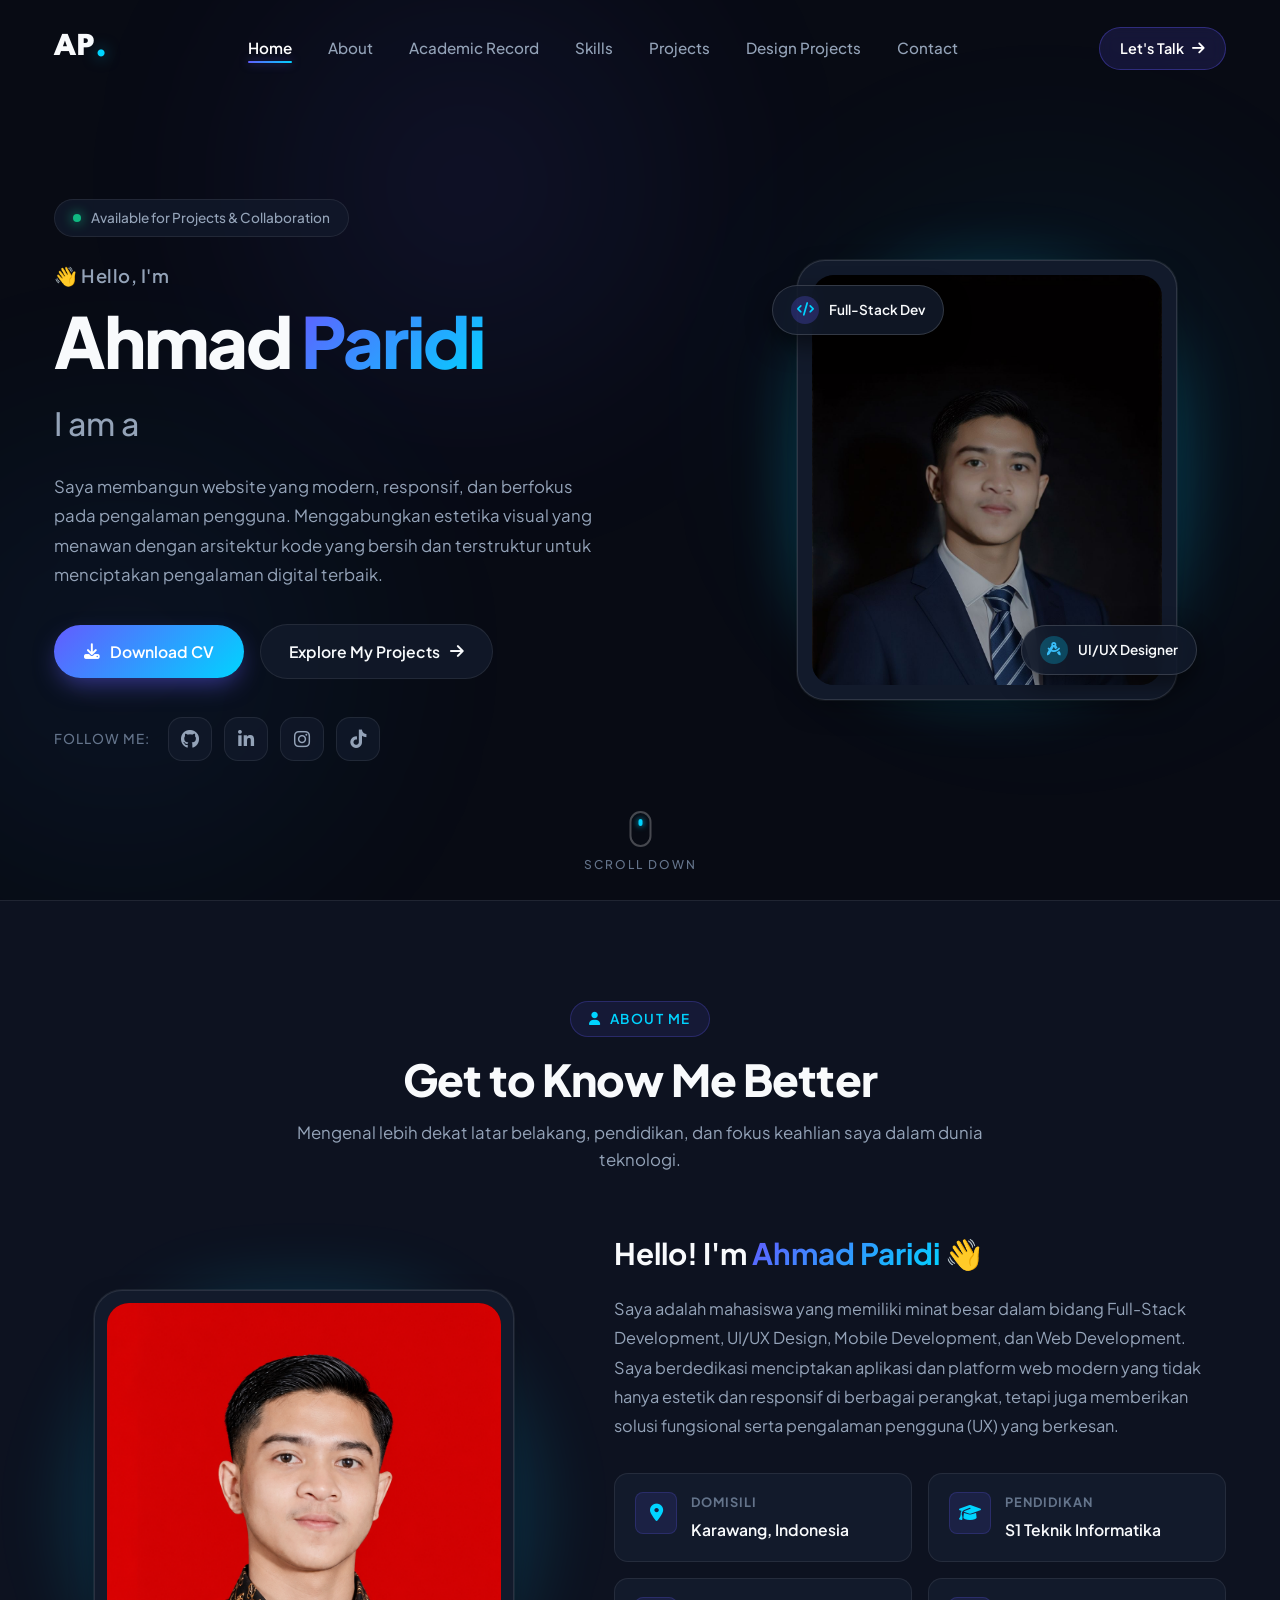
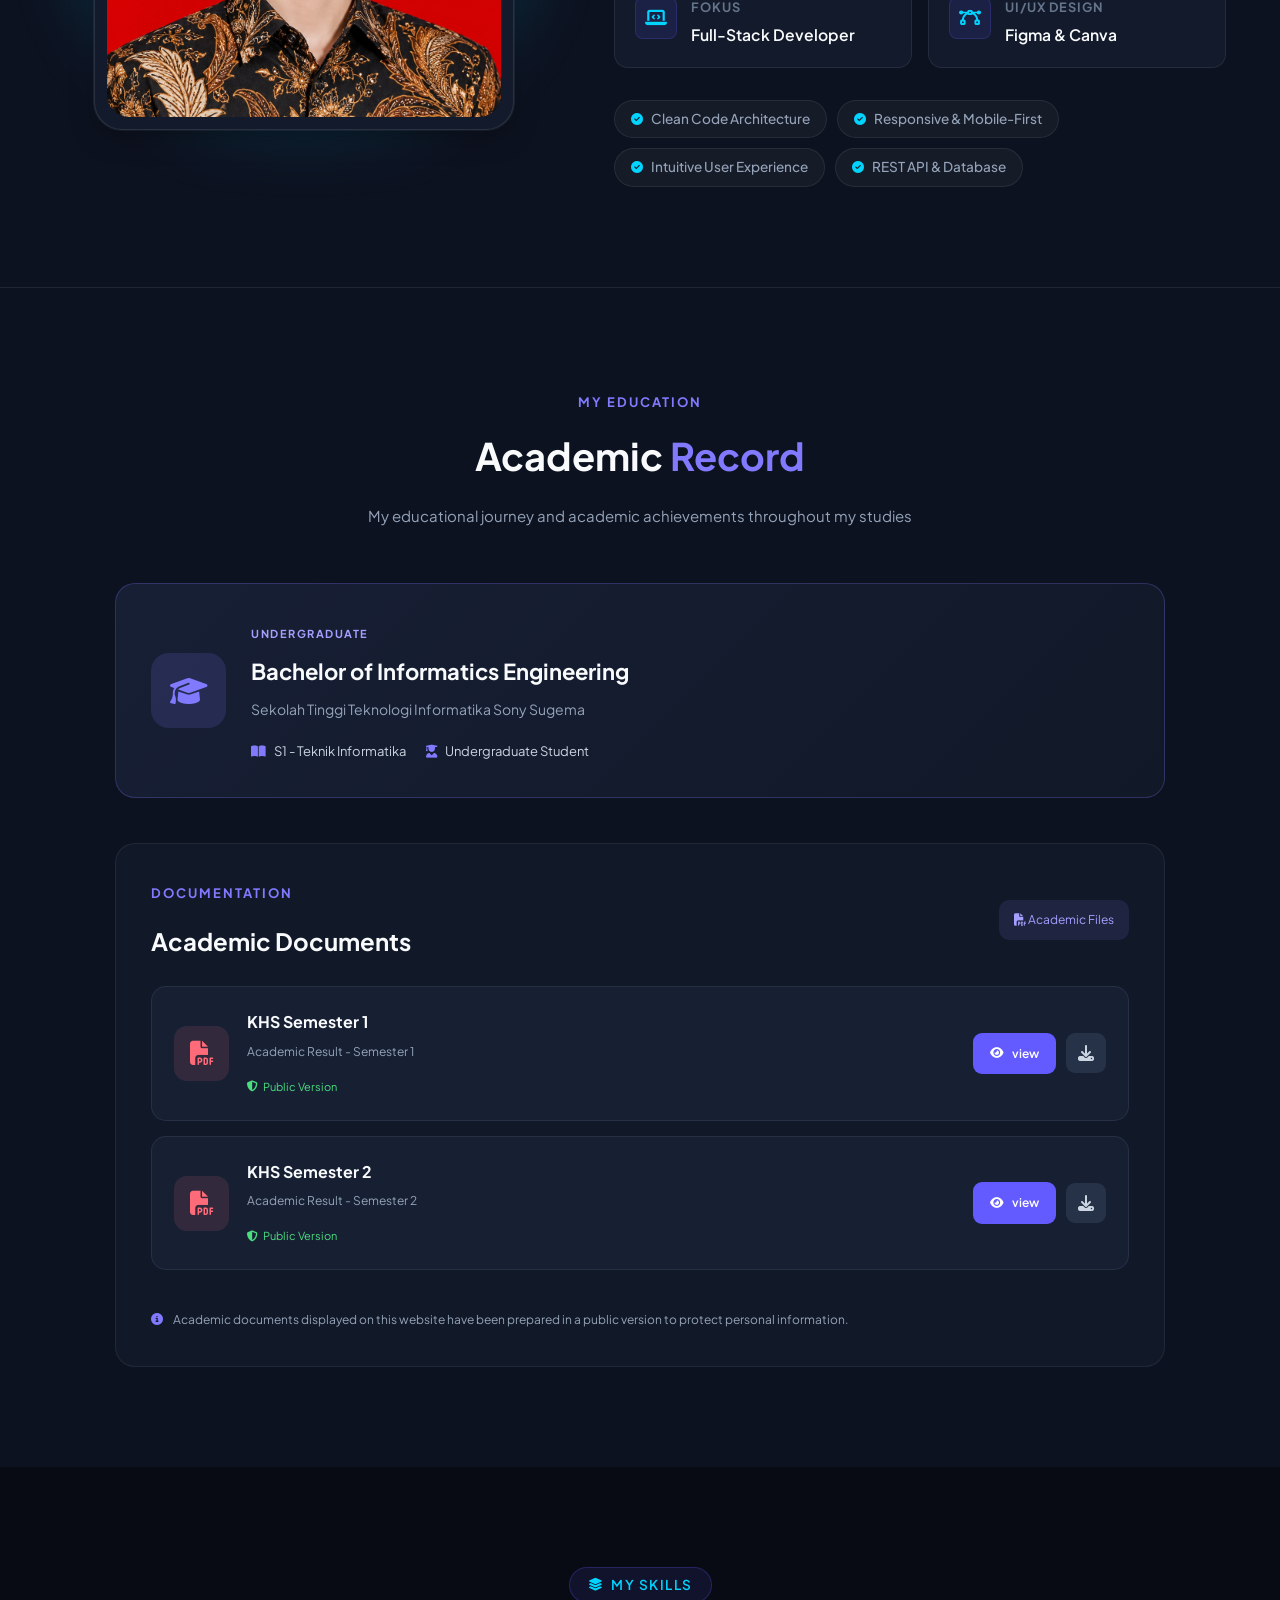
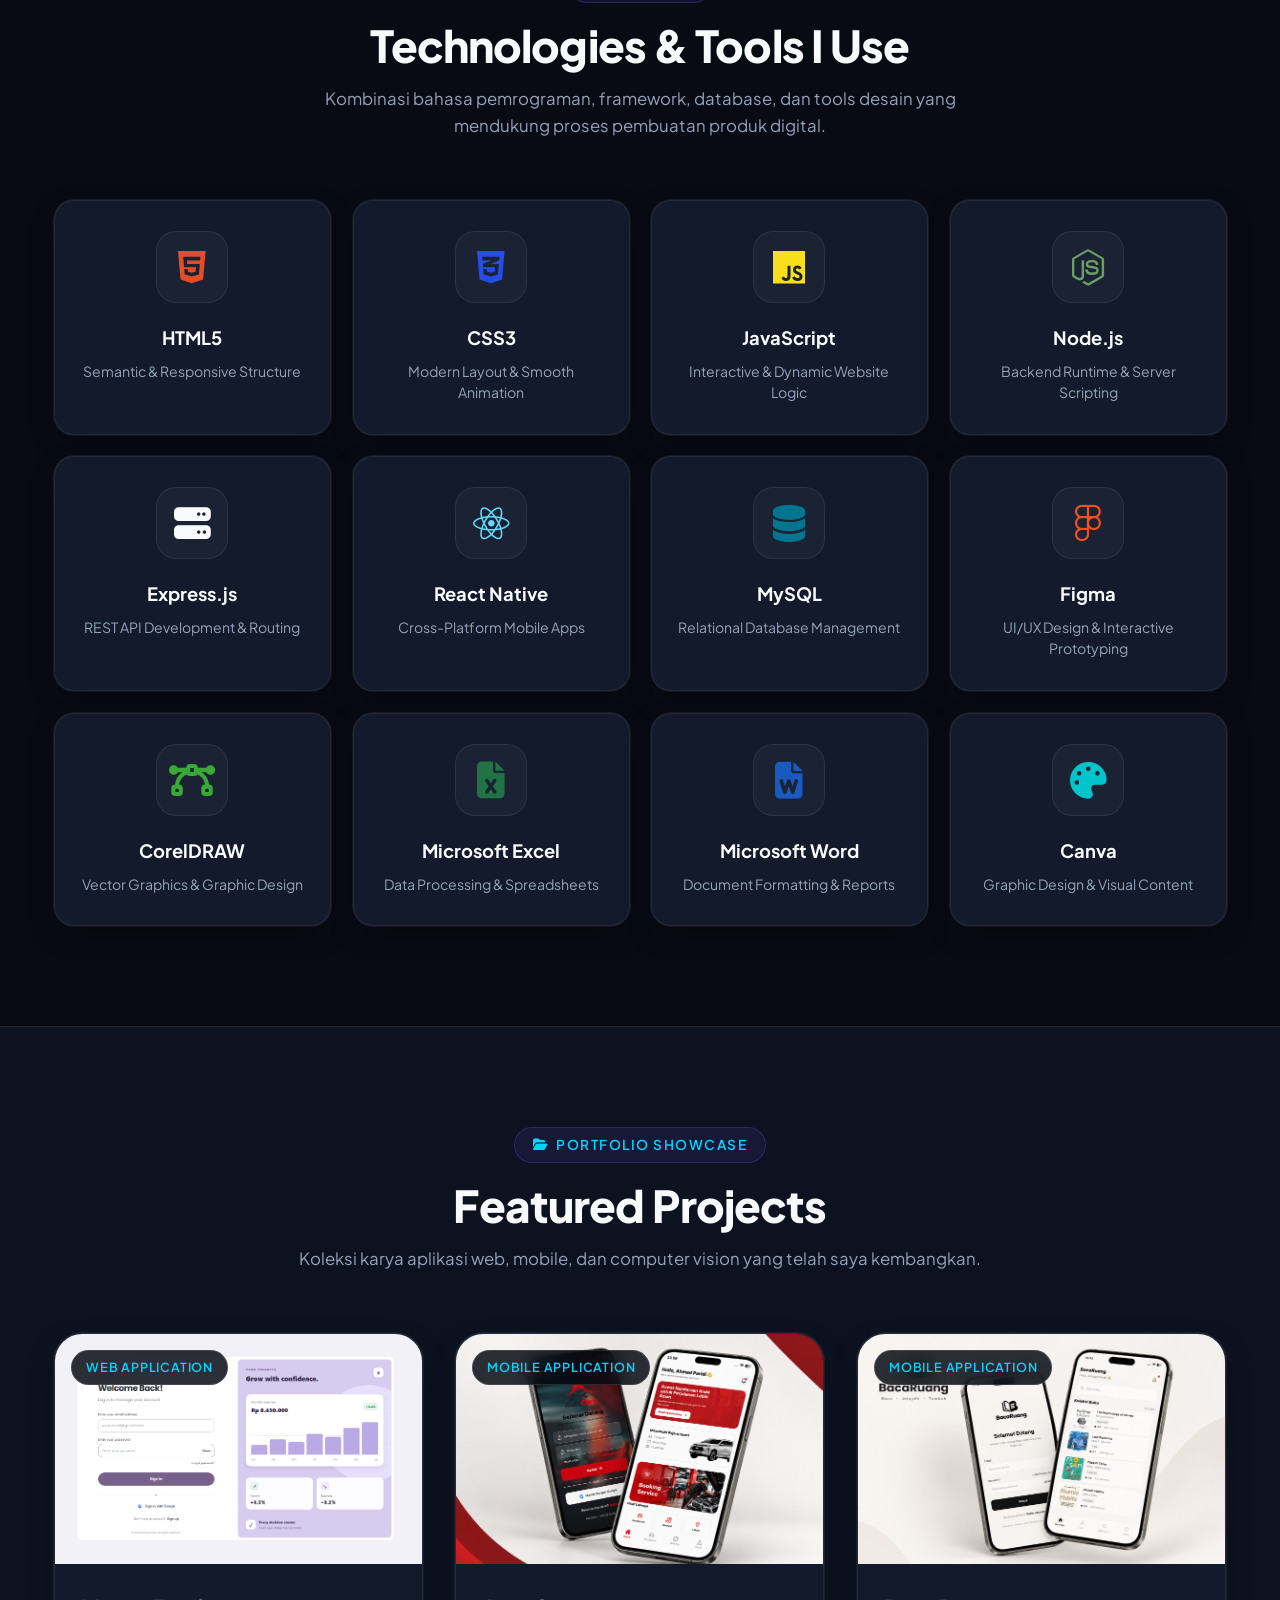
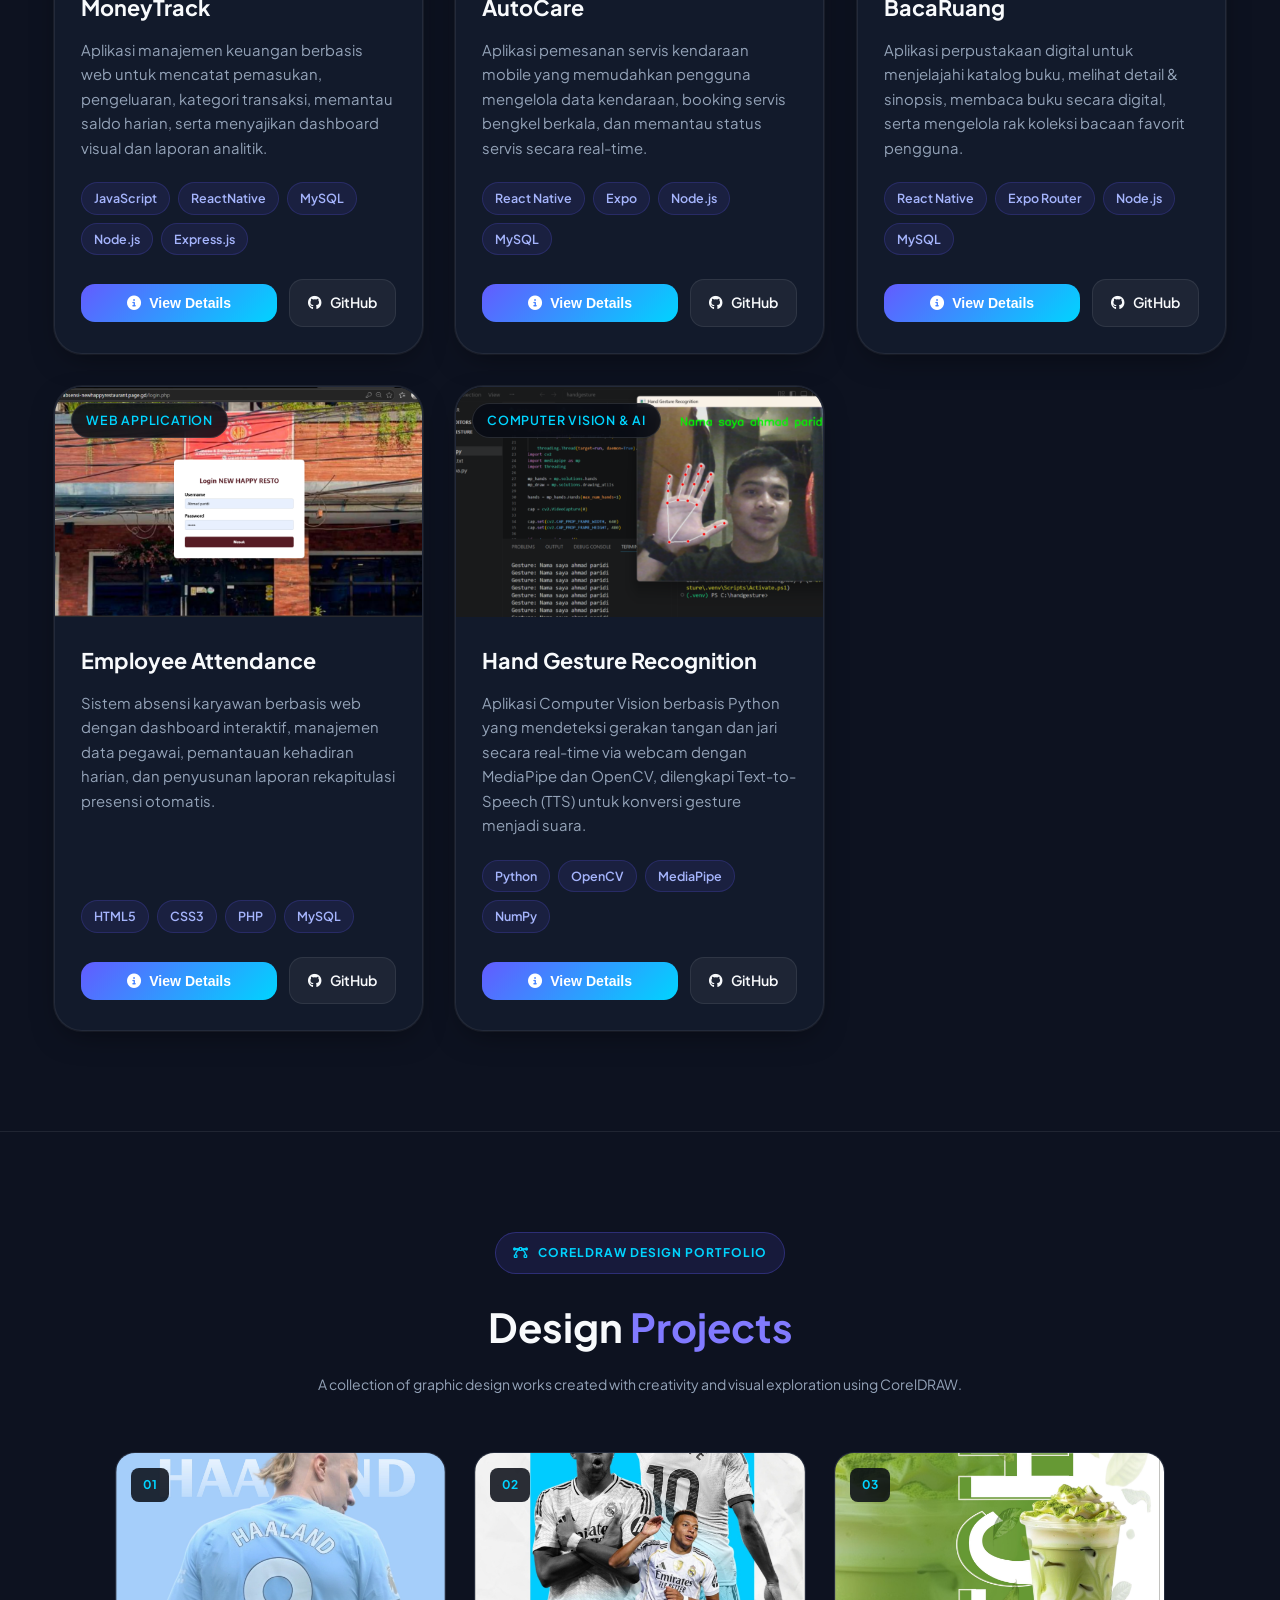
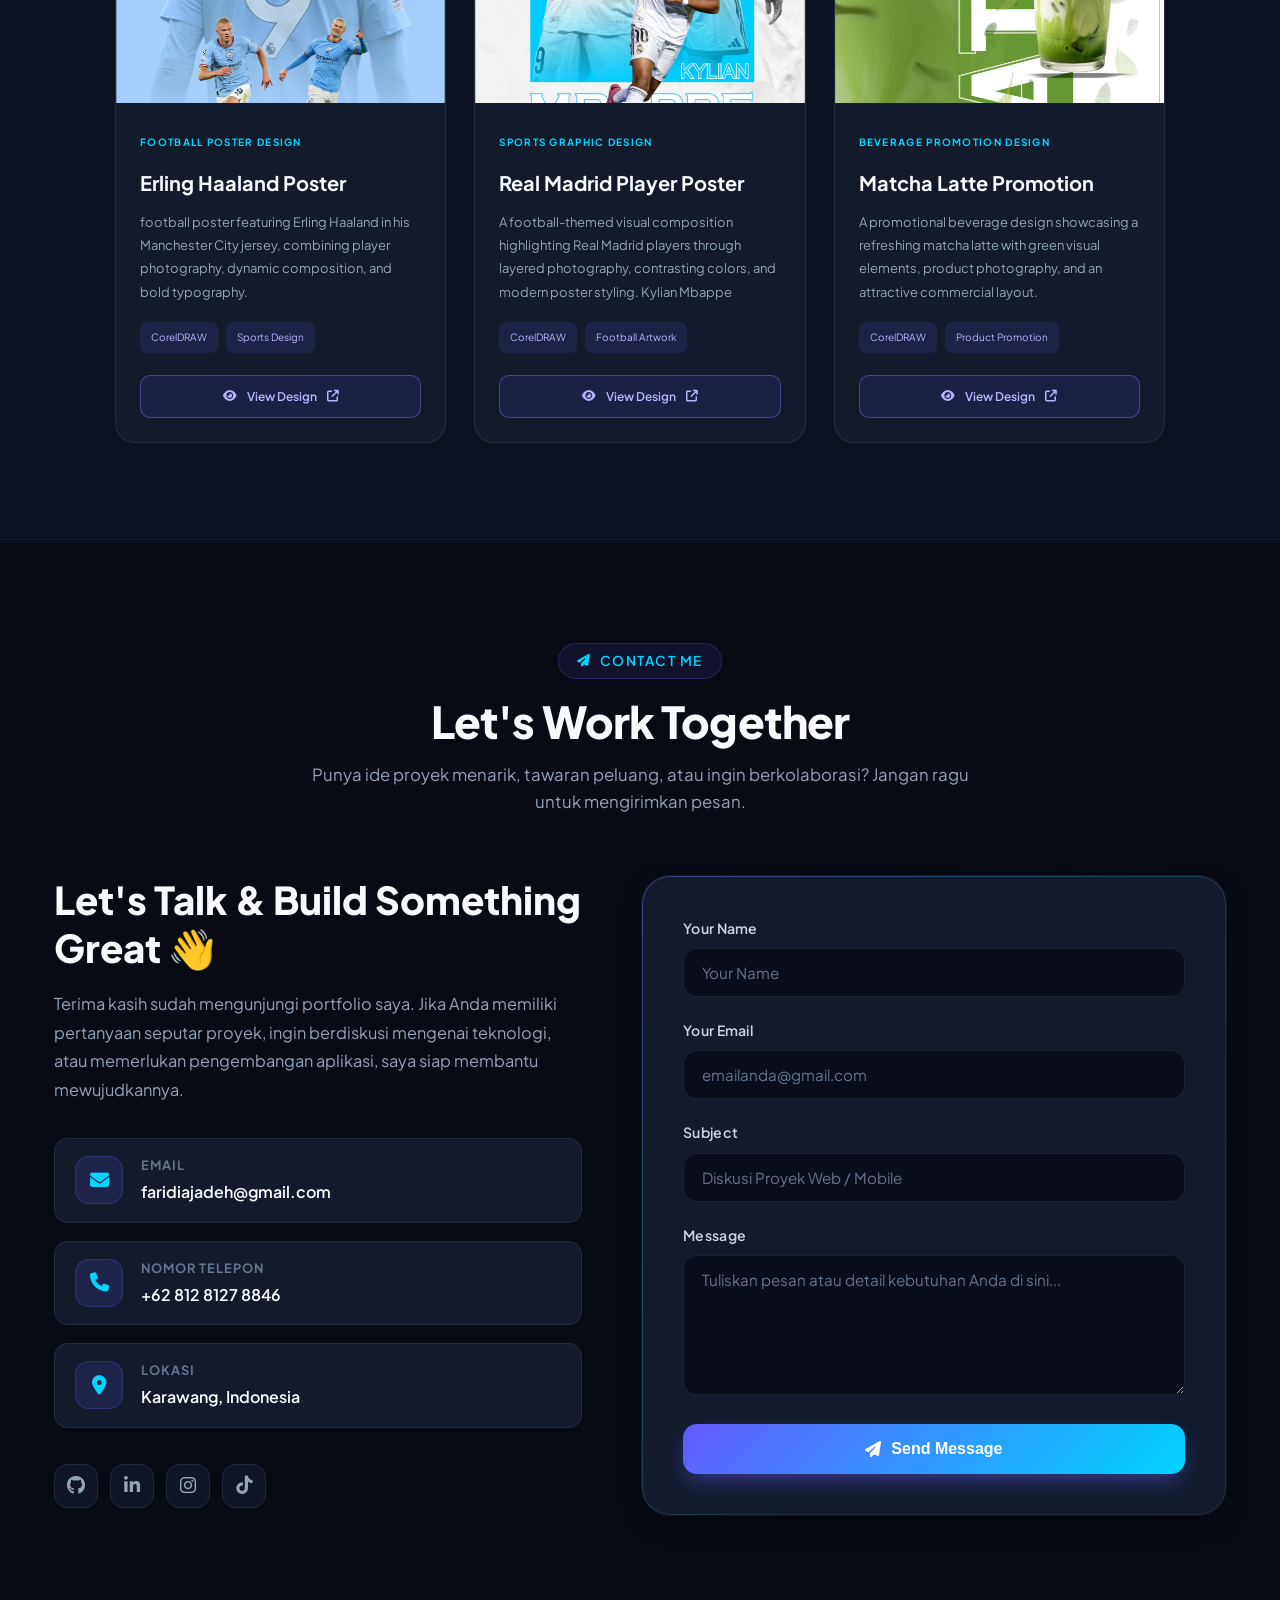
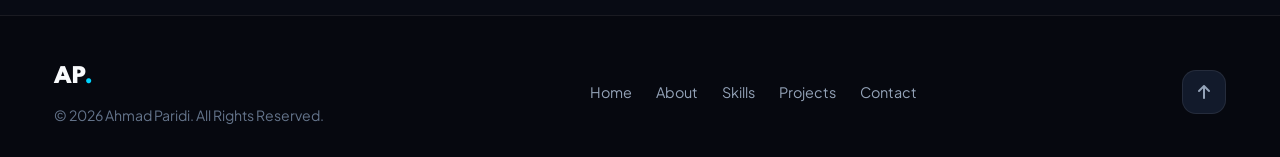
==== index.html @ 8bd168a6 "revisi" ====
<!DOCTYPE html>
<html lang="id">
<head>
    <meta charset="UTF-8">
    <meta name="viewport" content="width=device-width, initial-scale=1.0">
    <meta name="description" content="Portfolio Ahmad Paridi — Full-Stack Developer & UI/UX Designer. Membangun aplikasi dan website modern, responsif, elegan, dan berfokus pada pengalaman pengguna.">
    <meta name="theme-color" content="#080B14">

    <title>Ahmad Paridi | Portfolio — Creative Developer & UI/UX Designer</title>

    <!-- Google Fonts: Plus Jakarta Sans, Poppins, League Spartan -->
    <link rel="preconnect" href="https://fonts.googleapis.com">
    <link rel="preconnect" href="https://fonts.gstatic.com" crossorigin>
    <link href="https://fonts.googleapis.com/css2?family=League+Spartan:wght@600;700;800&family=Plus+Jakarta+Sans:wght@300;400;500;600;700;800&family=Poppins:wght@300;400;500;600;700&display=swap" rel="stylesheet">

    <!-- Font Awesome Icons -->
    <link rel="stylesheet" href="https://cdnjs.cloudflare.com/ajax/libs/font-awesome/6.7.2/css/all.min.css">

    <!-- Custom Modern Stylesheets -->
    <link rel="stylesheet" href="assets/css/style.css">
    <link rel="stylesheet" href="assets/css/responsive.css">
</head>

<body>

    <!-- Ambient Glowing Background Spheres -->
    <div class="ambient-glow-wrapper" aria-hidden="true">
        <div class="ambient-glow ambient-glow-1"></div>
        <div class="ambient-glow ambient-glow-2"></div>
        <div class="ambient-glow ambient-glow-3"></div>
    </div>

    <!-- ====================================================================
         HEADER & MODERN NAVBAR
         ==================================================================== -->
    <header>
        <div class="container">
            <nav class="navbar" aria-label="Main Navigation">
                <!-- Logo -->
                <a href="#home" class="logo">
                    AP<span>.</span>
                </a>

                <!-- Desktop / Mobile Nav Menu -->
                <ul class="nav-menu" id="nav-menu">
                    <li><a href="#home" class="nav-link active">Home</a></li>
                    <li><a href="#about" class="nav-link">About</a></li>
                    <li><a href="#academic-record" class="nav-link">Academic Record</a></li>
                    <li><a href="#skills" class="nav-link">Skills</a></li>
                    <li><a href="#projects" class="nav-link">Projects</a></li>
                    <li><a href="#design-projects" class="nav-link">Design Projects</a></li>
                    <li><a href="#contact" class="nav-link">Contact</a></li>
                </ul>

                <!-- Navbar Actions -->
                <div class="nav-actions">
                    <a href="#contact" class="btn-nav">
                        <span>Let's Talk</span>
                        <i class="fas fa-arrow-right"></i>
                    </a>

                    <!-- Hamburger Button for Mobile -->
                    <button class="hamburger" id="hamburger-btn" aria-label="Toggle navigation menu" aria-expanded="false">
                        <span class="hamburger-line"></span>
                    </button>
                </div>
            </nav>
        </div>
    </header>


    <!-- ====================================================================
         HERO SECTION
         ==================================================================== -->
    <section class="hero" id="home">
        <div class="container">
            <div class="hero-wrapper">

                <!-- Left Content -->
                <div class="hero-text reveal-on-scroll">
                    <!-- Availability Pill -->
                    <div class="hero-status">
                        <span class="status-dot"></span>
                        <span>Available for Projects & Collaboration</span>
                    </div>

                    <!-- Greeting & Headline -->
                    <p class="hero-greeting">👋 Hello, I'm</p>
                    <h1 class="hero-title">
                        Ahmad <span class="name-highlight">Paridi</span>
                    </h1>

                    <!-- Dynamic Typing Text -->
                    <div class="hero-roles">
                        <span class="typing-prefix">I am a </span>
                        <span class="typing-text" id="typing"></span>
                    </div>

                    <!-- Short Bio / Description -->
                    <p class="hero-description">
                        Saya membangun website yang modern, responsif, dan berfokus pada pengalaman pengguna.
                        Menggabungkan estetika visual yang menawan dengan arsitektur kode yang bersih dan terstruktur
                        untuk menciptakan pengalaman digital terbaik.
                    </p>

                    <!-- Call To Action Buttons -->
                    <div class="hero-buttons">
                        <a href="assets/cv/CV_AHMADPARIDI_2026.pdf"
                           class="btn-primary"
                           download="CV_AHMADPARIDI_2026">
                            <i class="fas fa-download"></i>
                            <span>Download CV</span>
                        </a>

                        <a href="#projects" class="btn-secondary">
                            <span>Explore My Projects</span>
                            <i class="fas fa-arrow-right"></i>
                        </a>
                    </div>

                    <!-- Social Media Links -->
                    <div class="hero-social">
                        <span class="social-label">Follow Me:</span>

                        <a href="https://github.com/faridiajadeh-dotcom"
                           target="_blank"
                           rel="noopener noreferrer"
                           class="social-link"
                           aria-label="GitHub"
                           title="GitHub">
                            <i class="fab fa-github"></i>
                        </a>

                        <a href="https://www.linkedin.com/in/ahmadparidi?trk=contact-info"
                           target="_blank"
                           rel="noopener noreferrer"
                           class="social-link"
                           aria-label="LinkedIn"
                           title="LinkedIn">
                            <i class="fab fa-linkedin-in"></i>
                        </a>

                        <a href="https://www.instagram.com/faridi_ajadeh?vrfl=MXNnN3R3ZjF4eDE1eA%3D%3D&utm_source=qr"
                           target="_blank"
                           rel="noopener noreferrer"
                           class="social-link"
                           aria-label="Instagram"
                           title="Instagram">
                            <i class="fab fa-instagram"></i>
                        </a>

                        <a href="https://www.tiktok.com/@.paridi?lang=en"
                           target="_blank"
                           rel="noopener noreferrer"
                           class="social-link"
                           aria-label="TikTok"
                           title="TikTok">
                            <i class="fab fa-tiktok"></i>
                        </a>
                    </div>
                </div>

                <!-- Right Visual: Profile Card with Modern Glow -->
                <div class="hero-visual reveal-on-scroll delay-2">
                    <div class="profile-card-wrapper">
                        <div class="profile-glow-ring"></div>

                        <!-- Floating Badge 1 -->
                        <div class="floating-chip floating-chip-1">
                            <span class="chip-icon chip-icon-code">
                                <i class="fas fa-code"></i>
                            </span>
                            <span>Full-Stack Dev</span>
                        </div>

                        <!-- Floating Badge 2 -->
                        <div class="floating-chip floating-chip-2">
                            <span class="chip-icon chip-icon-ux">
                                <i class="fas fa-compass-drafting"></i>
                            </span>
                            <span>UI/UX Designer</span>
                        </div>

                        <!-- Profile Card Container -->
                        <div class="profile-card">
                            <div class="profile-img-container">
                                <img src="assets/css/images/profil.jpeg"
                                     alt="Ahmad Paridi — Profile Picture"
                                     loading="eager">
                            </div>
                        </div>
                    </div>
                </div>

            </div>
        </div>

        <!-- Scroll Indicator -->
        <a href="#about" class="hero-scroll-indicator" aria-label="Scroll down to About section">
            <span class="mouse-icon">
                <span class="wheel-dot"></span>
            </span>
            <span>Scroll Down</span>
        </a>
    </section>


    <!-- ====================================================================
         ABOUT ME SECTION
         ==================================================================== -->
    <section class="about" id="about">
        <div class="container">
            <!-- Section Header -->
            <div class="section-header reveal-on-scroll">
                <span class="section-tag">
                    <i class="fas fa-user"></i> About Me
                </span>
                <h2 class="section-title">Get to Know Me Better</h2>
                <p class="section-subtitle">
                    Mengenal lebih dekat latar belakang, pendidikan, dan fokus keahlian saya dalam dunia teknologi.
                </p>
            </div>

            <div class="about-grid">
                <!-- Left Column: About Photo with Soft Glow & Rounded Frame -->
                <div class="about-image-wrapper reveal-on-scroll delay-1">
                    <div class="about-glow"></div>
                    <div class="about-image-card">
                        <div class="about-image-inner">
                            <img src="assets/css/images/about.png"
                                 alt="Ahmad Paridi — About"
                                 loading="lazy">
                        </div>
                    </div>
                </div>

                <!-- Right Column: Story & Information -->
                <div class="about-content reveal-on-scroll delay-2">
                    <h3 class="about-lead">
                        Hello! I'm <span class="gradient-text">Ahmad Paridi</span> 👋
                    </h3>

                    <p class="about-description">
                        Saya adalah mahasiswa yang memiliki minat besar dalam bidang Full-Stack Development,
                        UI/UX Design, Mobile Development, dan Web Development. Saya berdedikasi menciptakan
                        aplikasi dan platform web modern yang tidak hanya estetik dan responsif di berbagai perangkat,
                        tetapi juga memberikan solusi fungsional serta pengalaman pengguna (UX) yang berkesan.
                    </p>

                    <!-- Key Info Grid -->
                    <div class="about-info-grid">
                        <div class="info-card">
                            <div class="info-icon">
                                <i class="fas fa-location-dot"></i>
                            </div>
                            <div class="info-text">
                                <strong>Domisili</strong>
                                <span>Karawang, Indonesia</span>
                            </div>
                        </div>

                        <div class="info-card">
                            <div class="info-icon">
                                <i class="fas fa-graduation-cap"></i>
                            </div>
                            <div class="info-text">
                                <strong>Pendidikan</strong>
                                <span>S1 Teknik Informatika</span>
                            </div>
                        </div>

                        <div class="info-card">
                            <div class="info-icon">
                                <i class="fas fa-laptop-code"></i>
                            </div>
                            <div class="info-text">
                                <strong>Fokus</strong>
                                <span>Full-Stack Developer</span>
                            </div>
                        </div>

                        <div class="info-card">
                            <div class="info-icon">
                                <i class="fas fa-bezier-curve"></i>
                            </div>
                            <div class="info-text">
                                <strong>UI/UX Design</strong>
                                <span>Figma & Canva</span>
                            </div>
                        </div>
                    </div>

                    <!-- Capability Highlights -->
                    <div class="about-highlights">
                        <span class="highlight-pill">
                            <i class="fas fa-check-circle"></i> Clean Code Architecture
                        </span>
                        <span class="highlight-pill">
                            <i class="fas fa-check-circle"></i> Responsive & Mobile-First
                        </span>
                        <span class="highlight-pill">
                            <i class="fas fa-check-circle"></i> Intuitive User Experience
                        </span>
                        <span class="highlight-pill">
                            <i class="fas fa-check-circle"></i> REST API & Database
                        </span>
                    </div>
                </div>
            </div>
        </div>
    </section>
    <!-- ACADEMIC RECORD-->
    <section class="academic-section" id="academic-record">
        <div class="academic-container">

            <div class="academic-heading">
                <span class="academic-subtitle">MY EDUCATION</span>
                <h2>Academic <span> Record</span></h2>
                <p>
                    My educational journey and academic achievements throughout my studies
                </p>
            </div>

            <div class="academic-education">

                <div class="academic-icon">
                    <i class="fas fa-graduation-cap"></i>
                </div>

                <div class="academic-info">
                    <span class="academic-status">UNDERGRADUATE</span>
                    <h3>Bachelor of Informatics Engineering</h3>
                    <p class="academic-campus">
                        Sekolah Tinggi Teknologi Informatika Sony Sugema
                    </p>

                    <div class="academic-details">
                        <div>
                            <i class="fas fa-book-open"></i>
                            <span>S1 - Teknik Informatika</span>
                        </div>

                        <div>
                            <i class="fas fa-user-graduate"></i>
                            <span>Undergraduate Student</span>
                        </div>
                    </div>
                </div>
            </div>

            <div class="academic-documents">
                <div class="documents-heading">
                    <div>
                        <span class="academic-subtitle">DOCUMENTATION</span>
                        <h3>Academic Documents</h3>
                    </div>

                    <span class="document-count">
                        <i class="fas fa-file-pdf"></i>
                        Academic Files
                    </span>
                </div>

                <div class="document-list">

                    <div class="document-card">
                        <div class="document-file-icon">
                            <i class="fas fa-file-pdf"></i>
                        </div>
                        <div class="document-info">
                            <h4>KHS Semester 1</h4>
                            <p>Academic Result - Semester 1</p>
                            <span class="document-label">
                                <i class="fas fa-shield-alt"></i>
                                Public Version
                            </span>
                        </div>

                        <div class="document-actions">
                            <a
                                href="assets/documents/KHS_Semester_1_Public_redacted.pdf"
                                target="_blank"
                                rel="noopener noreferrer"
                                class="document-view"
                            >
                                <i class="fas fa-eye"></i>
                                view
                            </a>

                            <a
                                href="assets/documents/KHS_Semester_1_Public_redacted.pdf"
                                download
                                class="document-download"
                            >
                                <i class="fas fa-download"></i>
                            </a>
                        </div>
                    </div>

                    <!--SEMESTER 2-->
                    <div class="document-card">
                        <div class="document-file-icon">
                            <i class="fas fa-file-pdf"></i>
                        </div>
                        <div class="document-info">
                            <h4>KHS Semester 2</h4>
                            <p>Academic Result - Semester 2</p>
                            <span class="document-label">
                                <i class="fas fa-shield-alt"></i>
                                Public Version
                            </span>
                        </div>

                        <div class="document-actions">
                            <a
                                href="assets/documents/KHS_Semester_2_Public_redacted.pdf"
                                target="_blank"
                                rel="noopener noreferrer"
                                class="document-view"
                            >
                                <i class="fas fa-eye"></i>
                                view
                            </a>

                            <a
                                href="assets/documents/KHS_Semester_2_Public_redacted.pdf"
                                download
                                class="document-download"
                            >
                                <i class="fas fa-download"></i>
                            </a>
                        </div>
                    </div>

            <p class="academic-note">
                <i class="fas fa-info-circle"></i>
                Academic documents displayed on this website
                have been prepared in a public version to protect
                personal information.
            </p>
                


            </div>
        </div>
    </section>


    <!-- ====================================================================
         SKILLS SECTION
         ==================================================================== -->
    <section class="skills" id="skills">
        <div class="container">
            <!-- Section Header -->
            <div class="section-header reveal-on-scroll">
                <span class="section-tag">
                    <i class="fas fa-layer-group"></i> My Skills
                </span>
                <h2 class="section-title">Technologies & Tools I Use</h2>
                <p class="section-subtitle">
                    Kombinasi bahasa pemrograman, framework, database, dan tools desain yang mendukung proses pembuatan produk digital.
                </p>
            </div>

            <!-- Skills Grid -->
            <div class="skills-grid">

                <!-- 1. HTML5 -->
                <div class="skill-card skill-html reveal-on-scroll delay-1">
                    <div class="skill-icon-wrap">
                        <i class="fab fa-html5"></i>
                    </div>
                    <h3 class="skill-name">HTML5</h3>
                    <p class="skill-desc">Semantic & Responsive Structure</p>
                </div>

                <!-- 2. CSS3 -->
                <div class="skill-card skill-css reveal-on-scroll delay-2">
                    <div class="skill-icon-wrap">
                        <i class="fab fa-css3-alt"></i>
                    </div>
                    <h3 class="skill-name">CSS3</h3>
                    <p class="skill-desc">Modern Layout & Smooth Animation</p>
                </div>

                <!-- 3. JavaScript -->
                <div class="skill-card skill-js reveal-on-scroll delay-3">
                    <div class="skill-icon-wrap">
                        <i class="fab fa-js"></i>
                    </div>
                    <h3 class="skill-name">JavaScript</h3>
                    <p class="skill-desc">Interactive & Dynamic Website Logic</p>
                </div>

                <!-- 4. Node.js -->
                <div class="skill-card skill-node reveal-on-scroll delay-4">
                    <div class="skill-icon-wrap">
                        <i class="fab fa-node-js"></i>
                    </div>
                    <h3 class="skill-name">Node.js</h3>
                    <p class="skill-desc">Backend Runtime & Server Scripting</p>
                </div>

                <!-- 5. Express.js -->
                <div class="skill-card skill-express reveal-on-scroll delay-1">
                    <div class="skill-icon-wrap">
                        <i class="fas fa-server"></i>
                    </div>
                    <h3 class="skill-name">Express.js</h3>
                    <p class="skill-desc">REST API Development & Routing</p>
                </div>

                <!-- 6. React Native -->
                <div class="skill-card skill-react reveal-on-scroll delay-2">
                    <div class="skill-icon-wrap">
                        <i class="fab fa-react"></i>
                    </div>
                    <h3 class="skill-name">React Native</h3>
                    <p class="skill-desc">Cross-Platform Mobile Apps</p>
                </div>

                <!-- 7. MySQL -->
                <div class="skill-card skill-mysql reveal-on-scroll delay-3">
                    <div class="skill-icon-wrap">
                        <i class="fas fa-database"></i>
                    </div>
                    <h3 class="skill-name">MySQL</h3>
                    <p class="skill-desc">Relational Database Management</p>
                </div>

                <!-- 8. Figma -->
                <div class="skill-card skill-figma reveal-on-scroll delay-4">
                    <div class="skill-icon-wrap">
                        <i class="fab fa-figma"></i>
                    </div>
                    <h3 class="skill-name">Figma</h3>
                    <p class="skill-desc">UI/UX Design & Interactive Prototyping</p>
                </div>

                <!-- 9. CorelDRAW -->
                <div class="skill-card skill-coreldraw reveal-on-scroll delay-1">
                    <div class="skill-icon-wrap">
                    <i class="fas fa-bezier-curve"></i>
                    </div>
                    <h3 class="skill-name">CorelDRAW</h3>
                    <p class="skill-desc">Vector Graphics & Graphic Design</p>
                </div>

                <!-- 10. Microsoft Excel -->
                <div class="skill-card skill-excel reveal-on-scroll delay-2">
                    <div class="skill-icon-wrap">
                        <i class="fa-solid fa-file-excel"></i>
                    </div>
                    <h3 class="skill-name">Microsoft Excel</h3>
                    <p class="skill-desc">Data Processing & Spreadsheets</p>
                </div>

                <!-- 11. Microsoft Word -->
                <div class="skill-card skill-word reveal-on-scroll delay-3">
                    <div class="skill-icon-wrap">
                        <i class="fa-solid fa-file-word"></i>
                    </div>
                    <h3 class="skill-name">Microsoft Word</h3>
                    <p class="skill-desc">Document Formatting & Reports</p>
                </div>

                <!-- 12. Canva -->
                <div class="skill-card skill-canva reveal-on-scroll delay-4">
                    <div class="skill-icon-wrap">
                        <i class="fa-solid fa-palette"></i>
                    </div>
                    <h3 class="skill-name">Canva</h3>
                    <p class="skill-desc">Graphic Design & Visual Content</p>
                </div>

            </div>
        </div>
    </section>


    <!-- ====================================================================
         PROJECTS SECTION
         ==================================================================== -->
    <section class="projects" id="projects">
        <div class="container">
            <!-- Section Header -->
            <div class="section-header reveal-on-scroll">
                <span class="section-tag">
                    <i class="fas fa-folder-open"></i> Portfolio Showcase
                </span>
                <h2 class="section-title">Featured Projects</h2>
                <p class="section-subtitle">
                    Koleksi karya aplikasi web, mobile, dan computer vision yang telah saya kembangkan.
                </p>
            </div>

            <!-- Projects Grid -->
            <div class="projects-grid">

                <!-- PROJECT 1: MONEYTRACK -->
                <div class="project-card reveal-on-scroll delay-1">
                    <div class="project-media">
                        <span class="project-category-badge">Web Application</span>
                        <img src="assets/css/images/moneytrack_project.png"
                             alt="MoneyTrack Finance Dashboard"
                             loading="lazy">
                    </div>

                    <div class="project-body">
                        <h3 class="project-title">MoneyTrack</h3>
                        <p class="project-desc">
                            Aplikasi manajemen keuangan berbasis web untuk mencatat pemasukan, pengeluaran, kategori transaksi, memantau saldo harian, serta menyajikan dashboard visual dan laporan analitik.
                        </p>

                        <div class="project-tech">
                            <span class="tech-badge">JavaScript</span>
                            <span class="tech-badge">ReactNative</span>
                            <span class="tech-badge">MySQL</span>
                            <span class="tech-badge">Node.js</span>
                            <span class="tech-badge">Express.js</span>
                        </div>

                        <div class="project-actions">
                            <button type="button"
                                    class="btn-project-details"
                                    data-project-trigger="moneytrack">
                                <i class="fas fa-info-circle"></i>
                                <span>View Details</span>
                            </button>

                            <a href="https://github.com/faridiajadeh-dotcom"
                               class="btn-project-github"
                               target="_blank"
                               rel="noopener noreferrer"
                               aria-label="View MoneyTrack on GitHub">
                                <i class="fab fa-github"></i>
                                <span>GitHub</span>
                            </a>
                        </div>
                    </div>
                </div>

                <!-- PROJECT 2: AUTOCARE -->
                <div class="project-card reveal-on-scroll delay-2">
                    <div class="project-media">
                        <span class="project-category-badge">Mobile Application</span>
                        <img src="assets/css/images/autocare_project.png"
                             alt="AutoCare Service Booking"
                             loading="lazy">
                    </div>

                    <div class="project-body">
                        <h3 class="project-title">AutoCare</h3>
                        <p class="project-desc">
                            Aplikasi pemesanan servis kendaraan mobile yang memudahkan pengguna mengelola data kendaraan, booking servis bengkel berkala, dan memantau status servis secara real-time.
                        </p>

                        <div class="project-tech">
                            <span class="tech-badge">React Native</span>
                            <span class="tech-badge">Expo</span>
                            <span class="tech-badge">Node.js</span>
                            <span class="tech-badge">MySQL</span>
                        </div>

                        <div class="project-actions">
                            <button type="button"
                                    class="btn-project-details"
                                    data-project-trigger="autocare">
                                <i class="fas fa-info-circle"></i>
                                <span>View Details</span>
                            </button>

                            <a href="https://github.com/faridiajadeh-dotcom"
                               class="btn-project-github"
                               target="_blank"
                               rel="noopener noreferrer"
                               aria-label="View AutoCare on GitHub">
                                <i class="fab fa-github"></i>
                                <span>GitHub</span>
                            </a>
                        </div>
                    </div>
                </div>

                <!-- PROJECT 3: BACARUANG -->
                <div class="project-card reveal-on-scroll delay-3">
                    <div class="project-media">
                        <span class="project-category-badge">Mobile Application</span>
                        <img src="assets/css/images/bacaruang_project.jpeg"
                             alt="BacaRuang Digital Library"
                             loading="lazy">
                    </div>

                    <div class="project-body">
                        <h3 class="project-title">BacaRuang</h3>
                        <p class="project-desc">
                            Aplikasi perpustakaan digital untuk menjelajahi katalog buku, melihat detail & sinopsis, membaca buku secara digital, serta mengelola rak koleksi bacaan favorit pengguna.
                        </p>

                        <div class="project-tech">
                            <span class="tech-badge">React Native</span>
                            <span class="tech-badge">Expo Router</span>
                            <span class="tech-badge">Node.js</span>
                            <span class="tech-badge">MySQL</span>
                        </div>

                        <div class="project-actions">
                            <button type="button"
                                    class="btn-project-details"
                                    data-project-trigger="bacaruang">
                                <i class="fas fa-info-circle"></i>
                                <span>View Details</span>
                            </button>

                            <a href="https://github.com/faridiajadeh-dotcom"
                               class="btn-project-github"
                               target="_blank"
                               rel="noopener noreferrer"
                               aria-label="View BacaRuang on GitHub">
                                <i class="fab fa-github"></i>
                                <span>GitHub</span>
                            </a>
                        </div>
                    </div>
                </div>

                <!-- PROJECT 4: EMPLOYEE ATTENDANCE -->
                <div class="project-card reveal-on-scroll delay-1">
                    <div class="project-media">
                        <span class="project-category-badge">Web Application</span>
                        <img src="assets/css/images/project2.png"
                             alt="Employee Attendance System"
                             loading="lazy">
                    </div>

                    <div class="project-body">
                        <h3 class="project-title">Employee Attendance</h3>
                        <p class="project-desc">
                            Sistem absensi karyawan berbasis web dengan dashboard interaktif, manajemen data pegawai, pemantauan kehadiran harian, dan penyusunan laporan rekapitulasi presensi otomatis.
                        </p>

                        <div class="project-tech">
                            <span class="tech-badge">HTML5</span>
                            <span class="tech-badge">CSS3</span>
                            <span class="tech-badge">PHP</span>
                            <span class="tech-badge">MySQL</span>
                        </div>

                        <div class="project-actions">
                            <button type="button"
                                    class="btn-project-details"
                                    data-project-trigger="attendance">
                                <i class="fas fa-info-circle"></i>
                                <span>View Details</span>
                            </button>

                            <a href="https://github.com/faridiajadeh-dotcom"
                               class="btn-project-github"
                               target="_blank"
                               rel="noopener noreferrer"
                               aria-label="View Employee Attendance on GitHub">
                                <i class="fab fa-github"></i>
                                <span>GitHub</span>
                            </a>
                        </div>
                    </div>
                </div>

                <!-- PROJECT 5: HAND GESTURE RECOGNITION -->
                <div class="project-card reveal-on-scroll delay-2">
                    <div class="project-media">
                        <span class="project-category-badge">Computer Vision & AI</span>
                        <img src="assets/css/images/project3.png"
                             alt="Hand Gesture Recognition"
                             loading="lazy">
                    </div>

                    <div class="project-body">
                        <h3 class="project-title">Hand Gesture Recognition</h3>
                        <p class="project-desc">
                            Aplikasi Computer Vision berbasis Python yang mendeteksi gerakan tangan dan jari secara real-time via webcam dengan MediaPipe dan OpenCV, dilengkapi Text-to-Speech (TTS) untuk konversi gesture menjadi suara.
                        </p>

                        <div class="project-tech">
                            <span class="tech-badge">Python</span>
                            <span class="tech-badge">OpenCV</span>
                            <span class="tech-badge">MediaPipe</span>
                            <span class="tech-badge">NumPy</span>
                        </div>

                        <div class="project-actions">
                            <button type="button"
                                    class="btn-project-details"
                                    data-project-trigger="gesture">
                                <i class="fas fa-info-circle"></i>
                                <span>View Details</span>
                            </button>

                            <a href="https://github.com/faridiajadeh-dotcom"
                               class="btn-project-github"
                               target="_blank"
                               rel="noopener noreferrer"
                               aria-label="View Hand Gesture Recognition on GitHub">
                                <i class="fab fa-github"></i>
                                <span>GitHub</span>
                            </a>
                        </div>
                    </div>
                </div>

            </div>
        </div>
    </section>


<!-- DESIGN PROJECTS SECTION -->
<section class="design-projects" id="design-projects">

    <div class="design-heading">
        <span class="design-subtitle coreldraw-badge">
            <i class="fas fa-bezier-curve"></i>
            CORELDRAW DESIGN PORTFOLIO
        </span>

        <h2>Design <span>Projects</span></h2>

        <p>
            A collection of graphic design works created
            with creativity and visual exploration using CorelDRAW.
        </p>
    </div>

    <div class="design-grid">

        <!-- DESIGN 1 -->
        <article class="design-item">
            <div class="design-image">
                <img
                    src="assets/css/images/desain/desain_1.jpg"
                    alt="Graphic Design Project 1"
                    loading="lazy"
                >
                <span class="design-index">01</span>
            </div>

            <div class="design-info">
                <span class="design-category">FOOTBALL POSTER DESIGN</span>

                <h3>Erling Haaland Poster</h3>

                <p>
                    football poster featuring Erling Haaland in his
                    Manchester City jersey, combining player photography,
                    dynamic composition, and bold typography.
                </p>

                <div class="design-tags">
                    <span>CorelDRAW</span>
                    <span>Sports Design</span>
                </div>

                <button
                    class="design-view-btn"
                    type="button"
                    data-image="assets/css/images/desain/desain_1.jpg"
                    data-title="Erling Haaland Poster"
                >
                    <i class="fas fa-eye"></i>
                    View Design
                    <i class="fas fa-arrow-up-right-from-square"></i>
                </button>
            </div>
        </article>

        <!-- DESIGN 2 -->
        <article class="design-item">
            <div class="design-image">
                <img
                    src="assets/css/images/desain/desain_2.jpeg"
                    alt="Graphic Design Project 2"
                    loading="lazy"
                >
                <span class="design-index">02</span>
            </div>

            <div class="design-info">
                <span class="design-category">SPORTS GRAPHIC DESIGN</span>

                <h3>Real Madrid Player Poster</h3>

                <p>
                    A football-themed visual composition highlighting
                    Real Madrid players through layered photography,
                    contrasting colors, and modern poster styling. Kylian Mbappe

                </p>

                <div class="design-tags">
                    <span>CorelDRAW</span>
                    <span>Football Artwork</span>
                </div>

                <button
                    class="design-view-btn"
                    type="button"
                    data-image="assets/css/images/desain/desain_2.jpeg"
                    data-title="Erling Haaland Poster"
                >
                    <i class="fas fa-eye"></i>
                    View Design
                    <i class="fas fa-arrow-up-right-from-square"></i>
                </button>
            </div>
        </article>

        <!-- DESIGN 3 -->
        <article class="design-item">
            <div class="design-image">
                <img
                    src="assets/css/images/desain/desain_3.jpg"
                    alt="Graphic Design Project 3"
                    loading="lazy"
                >
                <span class="design-index">03</span>
            </div>

            <div class="design-info">
                <span class="design-category">BEVERAGE PROMOTION DESIGN</span>

                <h3>Matcha Latte Promotion</h3>

                <p>
                    A promotional beverage design showcasing a refreshing
                    matcha latte with green visual elements, product
                    photography, and an attractive commercial layout.
                </p>

                <div class="design-tags">
                    <span>CorelDRAW</span>
                    <span>Product Promotion</span>
                </div>

                <button
                    class="design-view-btn"
                    type="button"
                    data-image="assets/css/images/desain/desain_3.jpg"
                    data-title="Erling Haaland Poster"
                >
                    <i class="fas fa-eye"></i>
                    View Design
                    <i class="fas fa-arrow-up-right-from-square"></i>
                </button>
            </div>
        </article>

    </div>

</section>



    <!-- ====================================================================
         CONTACT SECTION
         ==================================================================== -->
    <section class="contact" id="contact">
        <div class="container">
            <!-- Section Header -->
            <div class="section-header reveal-on-scroll">
                <span class="section-tag">
                    <i class="fas fa-paper-plane"></i> Contact Me
                </span>
                <h2 class="section-title">Let's Work Together</h2>
                <p class="section-subtitle">
                    Punya ide proyek menarik, tawaran peluang, atau ingin berkolaborasi? Jangan ragu untuk mengirimkan pesan.
                </p>
            </div>

            <div class="contact-grid">
                <!-- Left Column: Contact Information -->
                <div class="contact-info-col reveal-on-scroll delay-1">
                    <h3 class="contact-heading">
                        Let's Talk & Build Something Great 👋
                    </h3>

                    <p class="contact-desc">
                        Terima kasih sudah mengunjungi portfolio saya. Jika Anda memiliki pertanyaan seputar proyek, ingin berdiskusi mengenai teknologi, atau memerlukan pengembangan aplikasi, saya siap membantu mewujudkannya.
                    </p>

                    <!-- Contact Details -->
                    <div class="contact-details">
                        <a href="mailto:faridiajadeh@gmail.com" class="contact-detail-card">
                            <div class="contact-icon-box">
                                <i class="fas fa-envelope"></i>
                            </div>
                            <div class="contact-meta">
                                <strong>Email</strong>
                                <span>faridiajadeh@gmail.com</span>
                            </div>
                        </a>

                        <a href="tel:+6281281278846" class="contact-detail-card">
                            <div class="contact-icon-box">
                                <i class="fas fa-phone"></i>
                            </div>
                            <div class="contact-meta">
                                <strong>Nomor Telepon</strong>
                                <span>+62 812 8127 8846</span>
                            </div>
                        </a>

                        <div class="contact-detail-card">
                            <div class="contact-icon-box">
                                <i class="fas fa-location-dot"></i>
                            </div>
                            <div class="contact-meta">
                                <strong>Lokasi</strong>
                                <span>Karawang, Indonesia</span>
                            </div>
                        </div>
                    </div>

                    <!-- Social Media Links -->
                    <div class="contact-social-row">
                        <a href="https://github.com/faridiajadeh-dotcom"
                           target="_blank"
                           rel="noopener noreferrer"
                           class="social-link"
                           aria-label="GitHub"
                           title="GitHub">
                            <i class="fab fa-github"></i>
                        </a>

                        <a href="https://www.linkedin.com/in/ahmadparidi?trk=contact-info"
                           target="_blank"
                           rel="noopener noreferrer"
                           class="social-link"
                           aria-label="LinkedIn"
                           title="LinkedIn">
                            <i class="fab fa-linkedin-in"></i>
                        </a>

                        <a href="https://www.instagram.com/faridi_ajadeh?vrfl=MXNnN3R3ZjF4eDE1eA%3D%3D&utm_source=qr"
                           target="_blank"
                           rel="noopener noreferrer"
                           class="social-link"
                           aria-label="Instagram"
                           title="Instagram">
                            <i class="fab fa-instagram"></i>
                        </a>

                        <a href="https://www.tiktok.com/@.paridi?lang=en"
                           target="_blank"
                           rel="noopener noreferrer"
                           class="social-link"
                           aria-label="TikTok"
                           title="TikTok">
                            <i class="fab fa-tiktok"></i>
                        </a>
                    </div>
                </div>

                <!-- Right Column: Glassmorphism Contact Form (EmailJS Integrated) -->
                <div class="contact-form-wrapper reveal-on-scroll delay-2">
                    <form id="contact-form" class="contact-form" novalidate>
                        <div class="form-group">
                            <label for="form-name" class="form-label">Your Name</label>
                            <input type="text"
                                   id="form-name"
                                   name="name"
                                   class="form-control"
                                   placeholder="Your Name"
                                   required>
                        </div>

                        <div class="form-group">
                            <label for="form-email" class="form-label">Your Email</label>
                            <input type="email"
                                   id="form-email"
                                   name="email"
                                   class="form-control"
                                   placeholder="emailanda@gmail.com"
                                   required>
                        </div>

                        <div class="form-group">
                            <label for="form-subject" class="form-label">Subject</label>
                            <input type="text"
                                   id="form-subject"
                                   name="subject"
                                   class="form-control"
                                   placeholder="Diskusi Proyek Web / Mobile"
                                   required>
                        </div>

                        <div class="form-group">
                            <label for="form-message" class="form-label">Message</label>
                            <textarea id="form-message"
                                      name="message"
                                      class="form-control"
                                      placeholder="Tuliskan pesan atau detail kebutuhan Anda di sini..."
                                      required></textarea>
                        </div>

                        <!-- Anti-spam Honeypot -->
                        <input type="text"
                               name="_honey"
                               style="display: none;"
                               tabindex="-1"
                               autocomplete="off">

                        <!-- Submit Button -->
                        <button type="submit" id="send-btn" class="btn-submit">
                            <i class="fas fa-paper-plane"></i>
                            <span>Send Message</span>
                        </button>

                        <!-- Form Status Feedback Box -->
                        <div id="form-status" class="form-status" role="status"></div>
                    </form>
                </div>
            </div>
        </div>
    </section>


    <!-- ====================================================================
         FOOTER
         ==================================================================== -->
    <footer class="footer">
        <div class="container">
            <div class="footer-inner">
                <!-- Brand / Copyright -->
                <div class="footer-brand">
                    <a href="#home" class="footer-logo">
                        AP<span>.</span>
                    </a>
                    <p class="footer-copyright">
                        © 2026 Ahmad Paridi. All Rights Reserved.
                    </p>
                </div>

                <!-- Footer Quick Nav Links -->
                <ul class="footer-links">
                    <li><a href="#home" class="footer-link">Home</a></li>
                    <li><a href="#about" class="footer-link">About</a></li>
                    <li><a href="#skills" class="footer-link">Skills</a></li>
                    <li><a href="#projects" class="footer-link">Projects</a></li>
                    <li><a href="#contact" class="footer-link">Contact</a></li>
                </ul>

                <!-- Footer Actions: Back to Top -->
                <div class="footer-right">
                    <button type="button"
                            class="btn-back-to-top"
                            id="footer-back-to-top"
                            aria-label="Back to top"
                            title="Back to Top">
                        <i class="fas fa-arrow-up"></i>
                    </button>
                </div>
            </div>
        </div>
    </footer>


    <!-- Floating Back to Top Button -->
    <button type="button"
            class="floating-back-to-top"
            id="floating-back-to-top"
            aria-label="Back to top of page"
            title="Back to Top">
        <i class="fas fa-arrow-up"></i>
    </button>


    <!-- ====================================================================
         PROJECT DETAILS MODAL (POPUP)
         ==================================================================== -->
    <div class="modal-overlay" id="project-modal" role="dialog" aria-modal="true" aria-labelledby="modal-title">
        <div class="modal-container">
            <button type="button" class="modal-close" id="modal-close-btn" aria-label="Close modal">
                <i class="fas fa-xmark"></i>
            </button>

            <div class="modal-image-wrap">
                <img id="modal-image" src="" alt="Project Preview">
            </div>

            <div class="modal-content">
                <span class="project-category-badge" id="modal-category">Project Category</span>
                <h3 class="modal-title" id="modal-title">Project Title</h3>
                <p class="modal-desc" id="modal-desc">Detailed description of the project.</p>

                <div class="modal-tech-list" id="modal-tech">
                    <!-- Dynamic Badges -->
                </div>

                <div class="modal-actions">
                    <a href="#"
                       id="modal-github"
                       class="btn-primary"
                       target="_blank"
                       rel="noopener noreferrer">
                        <i class="fab fa-github"></i>
                        <span>View Repository on GitHub</span>
                    </a>
                </div>
            </div>
        </div>
    </div>


<!-- FULL DESIGN PREVIEW MODAL -->
<div class="design-preview-modal" id="designPreviewModal"
     aria-hidden="true">

    <div class="design-preview-content">

        <div class="design-preview-header">
            <div>
                <span>DESIGN PREVIEW</span>
                <h3 id="previewDesignTitle">Design Title</h3>
            </div>

            <button type="button" id="closeDesignPreview"
                    aria-label="Close preview">
                <i class="fas fa-times"></i>
            </button>
        </div>

        <div class="design-preview-image">
            <img id="previewDesignImage" src="" alt="Full design preview">
        </div>

        <div class="design-preview-footer">
            <span>
                <i class="fas fa-bezier-curve"></i>
                Created with CorelDRAW
            </span>

            <a id="downloadDesignImage" href="" download>
                <i class="fas fa-download"></i>
                Download Image
            </a>
        </div>

    </div>
</div>



    <!-- ====================================================================
         LIBRARIES & SCRIPTS
         ==================================================================== -->
    <!-- Typed.js Library for animated typing text -->
    <script src="https://cdn.jsdelivr.net/npm/typed.js@2.1.0/dist/typed.umd.js"></script>

    <!-- EmailJS SDK (Preserved v4 browser build) -->
    <script src="https://cdn.jsdelivr.net/npm/@emailjs/browser@4/dist/email.min.js"></script>

    <!-- Custom Portfolio Interactive Scripts -->
    <script src="assets/css/js/script.js"></script>

    <script src="assets/css/js/design-gallery.js"></script>

</body>
</html>
---- assets/css/style.css ----
/* ==========================================================================
   PORTFOLIO MODERN & PREMIUM THEME - AHMAD PARIDI
   Concept: Modern Creative Developer Portfolio
   Aesthetic: Dark Premium, Futuristic Minimalist, Glassmorphism, Smooth Motion
   ========================================================================== */

/* --------------------------------------------------------------------------
   1. DESIGN TOKENS & CSS VARIABLES
   -------------------------------------------------------------------------- */
:root {
    /* Color Palette */
    --bg-main: #080B14;
    --bg-section: #0D1220;
    --bg-card: #121A2B;
    --bg-card-hover: #172338;
    --bg-glass: rgba(18, 26, 43, 0.72);
    --bg-glass-card: rgba(18, 26, 43, 0.85);
    --bg-surface: rgba(255, 255, 255, 0.03);

    /* Accents */
    --accent-primary: #635BFF;
    --accent-secondary: #00D4FF;
    --accent-gradient: linear-gradient(135deg, #635BFF 0%, #00D4FF 100%);
    --accent-gradient-hover: linear-gradient(135deg, #746dff 0%, #26ddff 100%);
    --accent-glow: rgba(99, 91, 255, 0.35);
    --cyan-glow: rgba(0, 212, 255, 0.28);

    /* Typography Colors */
    --text-primary: #F8FAFC;
    --text-secondary: #94A3B8;
    --text-muted: #64748B;
    --text-accent: #38BDF8;

    /* Borders & Outlines */
    --border-subtle: rgba(255, 255, 255, 0.08);
    --border-card: rgba(255, 255, 255, 0.07);
    --border-card-hover: rgba(99, 91, 255, 0.35);
    --border-accent: rgba(0, 212, 255, 0.35);

    /* Shadows & Glows */
    --shadow-sm: 0 4px 14px rgba(0, 0, 0, 0.35);
    --shadow-card: 0 10px 30px -10px rgba(0, 0, 0, 0.5), 0 0 0 1px var(--border-card);
    --shadow-card-hover: 0 20px 40px -12px rgba(0, 0, 0, 0.7), 0 0 28px -4px var(--accent-glow);
    --shadow-btn-glow: 0 0 25px -4px rgba(99, 91, 255, 0.6);

    /* Spacing & Radius */
    --radius-sm: 8px;
    --radius-md: 14px;
    --radius-lg: 20px;
    --radius-xl: 28px;
    --radius-full: 9999px;

    /* Fonts */
    --font-sans: 'Plus Jakarta Sans', 'Poppins', -apple-system, BlinkMacSystemFont, 'Segoe UI', Roboto, sans-serif;
    --font-heading: 'Plus Jakarta Sans', 'Poppins', sans-serif;
    --font-logo: 'League Spartan', 'Plus Jakarta Sans', sans-serif;

    /* Transitions */
    --ease-smooth: cubic-bezier(0.16, 1, 0.3, 1);
    --transition-fast: 0.2s ease;
    --transition-normal: 0.35s var(--ease-smooth);
    --transition-slow: 0.6s var(--ease-smooth);
}

/* --------------------------------------------------------------------------
   2. RESET & GLOBAL STYLES
   -------------------------------------------------------------------------- */
*, *::before, *::after {
    margin: 0;
    padding: 0;
    box-sizing: border-box;
}

html {
    scroll-behavior: smooth;
    scroll-padding-top: 85px;
    font-size: 16px;
    background-color: var(--bg-main);
    color: var(--text-primary);
}

body {
    font-family: var(--font-sans);
    background-color: var(--bg-main);
    color: var(--text-primary);
    line-height: 1.65;
    overflow-x: hidden;
    position: relative;
    -webkit-font-smoothing: antialiased;
    -moz-osx-font-smoothing: grayscale;
}

/* Custom Scrollbar */
::-webkit-scrollbar {
    width: 10px;
}
::-webkit-scrollbar-track {
    background: var(--bg-main);
}
::-webkit-scrollbar-thumb {
    background: #1e293b;
    border-radius: var(--radius-full);
    border: 2px solid var(--bg-main);
}
::-webkit-scrollbar-thumb:hover {
    background: var(--accent-primary);
}

/* Text Selection */
::selection {
    background: rgba(99, 91, 255, 0.35);
    color: #ffffff;
}

/* Ambient Background Glow Elements */
.ambient-glow-wrapper {
    position: fixed;
    top: 0;
    left: 0;
    width: 100vw;
    height: 100vh;
    pointer-events: none;
    z-index: 0;
    overflow: hidden;
}

.ambient-glow {
    position: absolute;
    border-radius: 50%;
    filter: blur(120px);
    opacity: 0.45;
    pointer-events: none;
}

.ambient-glow-1 {
    top: -10%;
    left: 15%;
    width: 550px;
    height: 550px;
    background: radial-gradient(circle, rgba(99, 91, 255, 0.35) 0%, rgba(99, 91, 255, 0) 70%);
    animation: pulseSlow 12s ease-in-out infinite alternate;
}

.ambient-glow-2 {
    bottom: 20%;
    right: -5%;
    width: 600px;
    height: 600px;
    background: radial-gradient(circle, rgba(0, 212, 255, 0.25) 0%, rgba(0, 212, 255, 0) 70%);
    animation: floatSlow 16s ease-in-out infinite alternate;
}

.ambient-glow-3 {
    top: 45%;
    left: -10%;
    width: 500px;
    height: 500px;
    background: radial-gradient(circle, rgba(99, 91, 255, 0.2) 0%, rgba(0, 212, 255, 0.1) 60%, transparent 80%);
    animation: pulseSlow 14s ease-in-out infinite alternate-reverse;
}

@keyframes pulseSlow {
    0% { transform: scale(0.9) translate(0, 0); opacity: 0.35; }
    50% { transform: scale(1.1) translate(20px, 30px); opacity: 0.55; }
    100% { transform: scale(0.95) translate(-15px, 15px); opacity: 0.4; }
}

@keyframes floatSlow {
    0% { transform: translate(0, 0) scale(1); }
    50% { transform: translate(-30px, -40px) scale(1.08); }
    100% { transform: translate(25px, 20px) scale(0.95); }
}

/* Container */
.container {
    width: 100%;
    max-width: 1220px;
    margin: 0 auto;
    padding: 0 24px;
    position: relative;
    z-index: 1;
}

/* Typography Helpers */
.gradient-text {
    background: var(--accent-gradient);
    -webkit-background-clip: text;
    -webkit-text-fill-color: transparent;
    display: inline-block;
}

/* Section Common Styles */
section {
    position: relative;
    z-index: 1;
    padding: 100px 0;
}

.section-header {
    text-align: center;
    max-width: 700px;
    margin: 0 auto 60px auto;
}

.section-tag {
    display: inline-flex;
    align-items: center;
    gap: 8px;
    background: rgba(99, 91, 255, 0.1);
    border: 1px solid rgba(99, 91, 255, 0.25);
    color: var(--accent-secondary);
    font-size: 0.85rem;
    font-weight: 600;
    text-transform: uppercase;
    letter-spacing: 1.5px;
    padding: 6px 18px;
    border-radius: var(--radius-full);
    margin-bottom: 16px;
    backdrop-filter: blur(8px);
}

.section-tag i {
    font-size: 0.8rem;
    color: var(--accent-secondary);
}

.section-title {
    font-size: clamp(2rem, 4vw, 2.75rem);
    font-weight: 800;
    letter-spacing: -0.02em;
    color: var(--text-primary);
    margin-bottom: 14px;
    line-height: 1.2;
}

.section-subtitle {
    font-size: 1.05rem;
    color: var(--text-secondary);
    line-height: 1.6;
}

/* --------------------------------------------------------------------------
   3. NAVBAR
   -------------------------------------------------------------------------- */
header {
    position: fixed;
    top: 0;
    left: 0;
    width: 100%;
    z-index: 1000;
    transition: var(--transition-normal);
}

.header-scrolled {
    background: rgba(8, 11, 20, 0.82);
    backdrop-filter: blur(18px);
    -webkit-backdrop-filter: blur(18px);
    border-bottom: 1px solid var(--border-subtle);
    box-shadow: 0 10px 30px rgba(0, 0, 0, 0.4);
}

.navbar {
    display: flex;
    justify-content: space-between;
    align-items: center;
    padding: 22px 0;
    transition: var(--transition-normal);
}

.header-scrolled .navbar {
    padding: 14px 0;
}

/* Logo */
.logo {
    display: flex;
    align-items: center;
    text-decoration: none;
    font-family: var(--font-logo);
    font-size: 2rem;
    font-weight: 800;
    color: var(--text-primary);
    letter-spacing: -0.5px;
    position: relative;
    transition: var(--transition-fast);
}

.logo span {
    color: var(--accent-secondary);
    font-size: 2.2rem;
    line-height: 0;
    margin-left: 2px;
    text-shadow: 0 0 15px rgba(0, 212, 255, 0.6);
}

.logo:hover {
    transform: translateY(-1px);
}

/* Nav Menu */
.nav-menu {
    display: flex;
    align-items: center;
    list-style: none;
    gap: 36px;
}

.nav-link {
    text-decoration: none;
    color: var(--text-secondary);
    font-weight: 500;
    font-size: 0.95rem;
    position: relative;
    padding: 6px 0;
    transition: var(--transition-fast);
}

.nav-link::after {
    content: '';
    position: absolute;
    bottom: 0;
    left: 0;
    width: 100%;
    height: 2px;
    background: var(--accent-gradient);
    border-radius: var(--radius-full);
    transform: scaleX(0);
    transform-origin: right;
    transition: transform 0.3s var(--ease-smooth);
    box-shadow: 0 0 10px rgba(99, 91, 255, 0.6);
}

.nav-link:hover {
    color: var(--text-primary);
}

.nav-link:hover::after {
    transform: scaleX(1);
    transform-origin: left;
}

.nav-link.active {
    color: #ffffff;
    font-weight: 600;
}

.nav-link.active::after {
    transform: scaleX(1);
}

/* Nav Right / CTA */
.nav-actions {
    display: flex;
    align-items: center;
    gap: 16px;
}

.btn-nav {
    display: inline-flex;
    align-items: center;
    gap: 8px;
    padding: 9px 20px;
    font-size: 0.9rem;
    font-weight: 600;
    color: #ffffff;
    background: rgba(99, 91, 255, 0.15);
    border: 1px solid rgba(99, 91, 255, 0.35);
    border-radius: var(--radius-full);
    text-decoration: none;
    backdrop-filter: blur(8px);
    transition: var(--transition-normal);
}

.btn-nav:hover {
    background: var(--accent-gradient);
    border-color: transparent;
    transform: translateY(-2px);
    box-shadow: var(--shadow-btn-glow);
}

/* Hamburger Button */
.hamburger {
    display: none;
    background: transparent;
    border: none;
    cursor: pointer;
    width: 44px;
    height: 44px;
    position: relative;
    border-radius: var(--radius-md);
    background: rgba(255, 255, 255, 0.05);
    border: 1px solid var(--border-subtle);
    color: var(--text-primary);
    align-items: center;
    justify-content: center;
    transition: var(--transition-fast);
}

.hamburger:hover {
    background: rgba(255, 255, 255, 0.1);
    border-color: rgba(99, 91, 255, 0.3);
}

.hamburger-line {
    width: 20px;
    height: 2px;
    background: var(--text-primary);
    border-radius: 2px;
    transition: var(--transition-normal);
    position: relative;
}

.hamburger-line::before,
.hamburger-line::after {
    content: '';
    position: absolute;
    width: 20px;
    height: 2px;
    background: var(--text-primary);
    border-radius: 2px;
    transition: var(--transition-normal);
}

.hamburger-line::before {
    top: -6px;
}

.hamburger-line::after {
    bottom: -6px;
}

.hamburger.is-active .hamburger-line {
    background: transparent;
}

.hamburger.is-active .hamburger-line::before {
    top: 0;
    transform: rotate(45deg);
    background: var(--accent-secondary);
}

.hamburger.is-active .hamburger-line::after {
    bottom: 0;
    transform: rotate(-45deg);
    background: var(--accent-secondary);
}

/* --------------------------------------------------------------------------
   4. HERO SECTION
   -------------------------------------------------------------------------- */
.hero {
    min-height: 100vh;
    display: flex;
    align-items: center;
    padding-top: 130px;
    padding-bottom: 70px;
    position: relative;
}

.hero-wrapper {
    display: grid;
    grid-template-columns: 1.15fr 0.85fr;
    align-items: center;
    gap: 50px;
    width: 100%;
}

.hero-text {
    position: relative;
    z-index: 2;
}

/* Status Pill */
.hero-status {
    display: inline-flex;
    align-items: center;
    gap: 10px;
    padding: 7px 18px;
    background: rgba(18, 26, 43, 0.8);
    border: 1px solid var(--border-subtle);
    border-radius: var(--radius-full);
    font-size: 0.85rem;
    font-weight: 500;
    color: var(--text-secondary);
    margin-bottom: 24px;
    backdrop-filter: blur(10px);
}

.status-dot {
    width: 8px;
    height: 8px;
    background-color: #10B981;
    border-radius: 50%;
    box-shadow: 0 0 12px #10B981;
    animation: blinkGlow 2s infinite ease-in-out;
}

@keyframes blinkGlow {
    0%, 100% { opacity: 1; transform: scale(1); }
    50% { opacity: 0.4; transform: scale(0.85); }
}

.hero-greeting {
    font-size: 1.15rem;
    font-weight: 600;
    color: var(--text-secondary);
    margin-bottom: 10px;
    letter-spacing: 0.5px;
}

.hero-title {
    font-size: clamp(2.5rem, 5.5vw, 4.4rem);
    font-weight: 800;
    line-height: 1.1;
    letter-spacing: -0.03em;
    color: var(--text-primary);
    margin-bottom: 18px;
}

.hero-title .name-highlight {
    background: var(--accent-gradient);
    -webkit-background-clip: text;
    -webkit-text-fill-color: transparent;
}

.hero-roles {
    font-size: clamp(1.3rem, 2.8vw, 2rem);
    font-weight: 700;
    color: #e2e8f0;
    min-height: 1.6em;
    display: flex;
    align-items: center;
    gap: 8px;
    margin-bottom: 22px;
}

.typing-prefix {
    color: var(--text-secondary);
    font-weight: 500;
}

.typing-text {
    color: var(--accent-secondary);
    font-weight: 700;
    text-shadow: 0 0 20px rgba(0, 212, 255, 0.4);
}

.hero-description {
    font-size: 1.05rem;
    line-height: 1.75;
    color: var(--text-secondary);
    max-width: 540px;
    margin-bottom: 34px;
}

/* Hero CTA Buttons */
.hero-buttons {
    display: flex;
    align-items: center;
    flex-wrap: wrap;
    gap: 16px;
    margin-bottom: 38px;
}

.btn-primary {
    display: inline-flex;
    align-items: center;
    justify-content: center;
    gap: 10px;
    background: var(--accent-gradient);
    color: #ffffff;
    font-size: 0.98rem;
    font-weight: 600;
    padding: 14px 30px;
    border-radius: var(--radius-full);
    text-decoration: none;
    border: none;
    cursor: pointer;
    box-shadow: 0 10px 25px -5px rgba(99, 91, 255, 0.5);
    transition: var(--transition-normal);
    position: relative;
    overflow: hidden;
}

.btn-primary::before {
    content: '';
    position: absolute;
    top: 0;
    left: -100%;
    width: 100%;
    height: 100%;
    background: linear-gradient(90deg, transparent, rgba(255, 255, 255, 0.25), transparent);
    transition: 0.5s ease;
}

.btn-primary:hover::before {
    left: 100%;
}

.btn-primary:hover {
    transform: translateY(-3px);
    box-shadow: 0 15px 35px -5px rgba(99, 91, 255, 0.7);
    color: #ffffff;
}

.btn-secondary {
    display: inline-flex;
    align-items: center;
    justify-content: center;
    gap: 10px;
    background: rgba(18, 26, 43, 0.85);
    color: var(--text-primary);
    font-size: 0.98rem;
    font-weight: 600;
    padding: 14px 28px;
    border-radius: var(--radius-full);
    text-decoration: none;
    border: 1px solid var(--border-subtle);
    backdrop-filter: blur(10px);
    cursor: pointer;
    transition: var(--transition-normal);
}

.btn-secondary:hover {
    background: rgba(25, 36, 58, 0.95);
    border-color: rgba(0, 212, 255, 0.4);
    color: var(--accent-secondary);
    transform: translateY(-3px);
    box-shadow: 0 10px 25px -5px rgba(0, 212, 255, 0.25);
}

.btn-secondary i {
    transition: transform var(--transition-fast);
}

.btn-secondary:hover i {
    transform: translateX(4px);
}

/* Social Media Pills */
.hero-social {
    display: flex;
    align-items: center;
    gap: 12px;
}

.social-label {
    font-size: 0.85rem;
    color: var(--text-muted);
    font-weight: 500;
    margin-right: 6px;
    text-transform: uppercase;
    letter-spacing: 1px;
}

.social-link {
    width: 44px;
    height: 44px;
    display: inline-flex;
    align-items: center;
    justify-content: center;
    background: rgba(18, 26, 43, 0.75);
    border: 1px solid var(--border-subtle);
    border-radius: var(--radius-md);
    color: var(--text-secondary);
    font-size: 1.15rem;
    text-decoration: none;
    transition: var(--transition-normal);
    position: relative;
    backdrop-filter: blur(6px);
}

.social-link:hover {
    color: #ffffff;
    border-color: rgba(99, 91, 255, 0.4);
    background: rgba(99, 91, 255, 0.2);
    transform: translateY(-4px);
    box-shadow: 0 8px 20px -3px rgba(99, 91, 255, 0.4);
}

.social-link[aria-label="GitHub"]:hover {
    border-color: rgba(255, 255, 255, 0.4);
    box-shadow: 0 8px 20px -3px rgba(255, 255, 255, 0.2);
}

.social-link[aria-label="LinkedIn"]:hover {
    border-color: rgba(10, 102, 194, 0.6);
    background: rgba(10, 102, 194, 0.25);
    box-shadow: 0 8px 20px -3px rgba(10, 102, 194, 0.4);
}

.social-link[aria-label="Instagram"]:hover {
    border-color: rgba(225, 48, 108, 0.6);
    background: rgba(225, 48, 108, 0.2);
    box-shadow: 0 8px 20px -3px rgba(225, 48, 108, 0.4);
}

.social-link[aria-label="TikTok"]:hover {
    border-color: rgba(0, 242, 234, 0.6);
    background: rgba(0, 242, 234, 0.15);
    box-shadow: 0 8px 20px -3px rgba(0, 242, 234, 0.3);
}

/* Hero Visual / Profile Image */
.hero-visual {
    display: flex;
    justify-content: center;
    align-items: center;
    position: relative;
    z-index: 1;
}

.profile-card-wrapper {
    position: relative;
    width: 380px;
    height: 440px;
    max-width: 100%;
}

.profile-glow-ring {
    position: absolute;
    inset: -15px;
    background: radial-gradient(circle, rgba(99, 91, 255, 0.35) 0%, rgba(0, 212, 255, 0.2) 60%, transparent 80%);
    border-radius: var(--radius-xl);
    filter: blur(25px);
    z-index: 0;
    animation: pulseRing 6s infinite alternate ease-in-out;
}

@keyframes pulseRing {
    0% { transform: scale(0.96); opacity: 0.5; }
    100% { transform: scale(1.04); opacity: 0.85; }
}

.profile-card {
    position: relative;
    z-index: 1;
    width: 100%;
    height: 100%;
    background: var(--bg-card);
    border: 1px solid rgba(255, 255, 255, 0.12);
    border-radius: var(--radius-xl);
    padding: 14px;
    overflow: hidden;
    box-shadow: var(--shadow-card);
    transition: var(--transition-normal);
}

.profile-card:hover {
    transform: translateY(-6px);
    border-color: rgba(99, 91, 255, 0.45);
    box-shadow: var(--shadow-card-hover);
}

.profile-img-container {
    width: 100%;
    height: 100%;
    border-radius: calc(var(--radius-xl) - 6px);
    overflow: hidden;
    position: relative;
    background: #0a0e19;
}

.profile-img-container img {
    width: 100%;
    height: 100%;
    object-fit: cover;
    object-position: center top;
    transition: transform 0.6s var(--ease-smooth);
    display: block;
}

.profile-card:hover .profile-img-container img {
    transform: scale(1.05);
}

/* Floating Badges on Hero Image */
.floating-chip {
    position: absolute;
    display: inline-flex;
    align-items: center;
    gap: 10px;
    padding: 10px 18px;
    background: rgba(18, 26, 43, 0.85);
    border: 1px solid rgba(255, 255, 255, 0.15);
    border-radius: var(--radius-full);
    backdrop-filter: blur(12px);
    color: var(--text-primary);
    font-size: 0.85rem;
    font-weight: 600;
    box-shadow: 0 10px 25px rgba(0, 0, 0, 0.5);
    z-index: 3;
    pointer-events: none;
}

.floating-chip-1 {
    top: 25px;
    left: -25px;
    animation: floatChip1 5s ease-in-out infinite alternate;
}

.floating-chip-2 {
    bottom: 25px;
    right: -20px;
    animation: floatChip2 6s ease-in-out infinite alternate;
}

.chip-icon {
    width: 28px;
    height: 28px;
    border-radius: 50%;
    display: flex;
    align-items: center;
    justify-content: center;
    font-size: 0.85rem;
}

.chip-icon-code {
    background: rgba(99, 91, 255, 0.25);
    color: var(--accent-secondary);
}

.chip-icon-ux {
    background: rgba(0, 212, 255, 0.25);
    color: #38BDF8;
}

@keyframes floatChip1 {
    0% { transform: translateY(0) rotate(0deg); }
    100% { transform: translateY(-12px) rotate(-1deg); }
}

@keyframes floatChip2 {
    0% { transform: translateY(0) rotate(0deg); }
    100% { transform: translateY(12px) rotate(1deg); }
}

/* Scroll Down Indicator */
.hero-scroll-indicator {
    position: absolute;
    bottom: 25px;
    left: 50%;
    transform: translateX(-50%);
    display: flex;
    flex-direction: column;
    align-items: center;
    gap: 8px;
    color: var(--text-muted);
    font-size: 0.75rem;
    font-weight: 500;
    text-transform: uppercase;
    letter-spacing: 2px;
    text-decoration: none;
    transition: var(--transition-fast);
    z-index: 2;
}

.hero-scroll-indicator:hover {
    color: var(--accent-secondary);
}

.mouse-icon {
    width: 22px;
    height: 36px;
    border: 2px solid rgba(255, 255, 255, 0.25);
    border-radius: var(--radius-full);
    position: relative;
    display: flex;
    justify-content: center;
}

.wheel-dot {
    width: 4px;
    height: 7px;
    background: var(--accent-secondary);
    border-radius: var(--radius-full);
    position: absolute;
    top: 6px;
    animation: scrollWheel 2s infinite ease-in-out;
    box-shadow: 0 0 6px var(--accent-secondary);
}

@keyframes scrollWheel {
    0% { transform: translateY(0); opacity: 1; }
    80% { transform: translateY(12px); opacity: 0; }
    100% { transform: translateY(0); opacity: 0; }
}

/* --------------------------------------------------------------------------
   5. ABOUT ME SECTION
   -------------------------------------------------------------------------- */
.about {
    background-color: var(--bg-section);
    border-top: 1px solid var(--border-subtle);
    border-bottom: 1px solid var(--border-subtle);
}

.about-grid {
    display: grid;
    grid-template-columns: 0.9fr 1.1fr;
    gap: 60px;
    align-items: center;
}

.about-image-wrapper {
    position: relative;
    display: flex;
    justify-content: center;
}

.about-glow {
    position: absolute;
    inset: -10px;
    background: radial-gradient(circle, rgba(99, 91, 255, 0.3) 0%, rgba(0, 212, 255, 0.15) 60%, transparent 75%);
    filter: blur(30px);
    border-radius: var(--radius-xl);
    z-index: 0;
}

.about-image-card {
    position: relative;
    z-index: 1;
    width: 100%;
    max-width: 420px;
    height: 440px;
    border-radius: var(--radius-xl);
    background: var(--bg-card);
    border: 1px solid rgba(255, 255, 255, 0.1);
    overflow: hidden;
    padding: 12px;
    box-shadow: var(--shadow-card);
    transition: var(--transition-normal);
}

.about-image-card:hover {
    transform: translateY(-6px);
    border-color: rgba(99, 91, 255, 0.4);
    box-shadow: var(--shadow-card-hover);
}

.about-image-inner {
    width: 100%;
    height: 100%;
    border-radius: calc(var(--radius-xl) - 6px);
    overflow: hidden;
    background: #090e1a;
}

.about-image-inner img {
    width: 100%;
    height: 100%;
    object-fit: cover;
    object-position: center 25%;
    display: block;
    transition: transform 0.6s var(--ease-smooth);
}

.about-image-card:hover .about-image-inner img {
    transform: scale(1.05);
}

/* About Content Column */
.about-content {
    display: flex;
    flex-direction: column;
}

.about-lead {
    font-size: clamp(1.4rem, 2.5vw, 1.85rem);
    font-weight: 700;
    color: var(--text-primary);
    line-height: 1.35;
    margin-bottom: 20px;
}

.about-description {
    font-size: 1.02rem;
    color: var(--text-secondary);
    line-height: 1.8;
    margin-bottom: 32px;
}

/* Info Grid (4 Cards) */
.about-info-grid {
    display: grid;
    grid-template-columns: repeat(2, 1fr);
    gap: 16px;
    margin-bottom: 32px;
}

.info-card {
    background: var(--bg-card);
    border: 1px solid var(--border-subtle);
    border-radius: var(--radius-md);
    padding: 18px 20px;
    display: flex;
    align-items: flex-start;
    gap: 14px;
    transition: var(--transition-normal);
}

.info-card:hover {
    background: var(--bg-card-hover);
    border-color: rgba(99, 91, 255, 0.3);
    transform: translateY(-3px);
    box-shadow: 0 8px 20px -4px rgba(0, 0, 0, 0.5);
}

.info-icon {
    width: 42px;
    height: 42px;
    border-radius: var(--radius-sm);
    background: rgba(99, 91, 255, 0.12);
    border: 1px solid rgba(99, 91, 255, 0.2);
    display: flex;
    align-items: center;
    justify-content: center;
    font-size: 1.1rem;
    color: var(--accent-secondary);
    flex-shrink: 0;
}

.info-text strong {
    display: block;
    font-size: 0.8rem;
    color: var(--text-muted);
    text-transform: uppercase;
    letter-spacing: 1px;
    margin-bottom: 4px;
}

.info-text span {
    font-size: 0.98rem;
    font-weight: 600;
    color: var(--text-primary);
}

/* Highlights Chips */
.about-highlights {
    display: flex;
    flex-wrap: wrap;
    gap: 10px;
}

.highlight-pill {
    display: inline-flex;
    align-items: center;
    gap: 8px;
    background: rgba(255, 255, 255, 0.04);
    border: 1px solid rgba(255, 255, 255, 0.08);
    border-radius: var(--radius-full);
    padding: 7px 16px;
    font-size: 0.85rem;
    font-weight: 500;
    color: var(--text-secondary);
    transition: var(--transition-fast);
}

.highlight-pill i {
    color: var(--accent-secondary);
    font-size: 0.75rem;
}

.highlight-pill:hover {
    background: rgba(99, 91, 255, 0.12);
    border-color: rgba(99, 91, 255, 0.3);
    color: var(--text-primary);
    transform: translateY(-2px);
}

/* --------------------------------------------------------------------------
   6. SKILLS SECTION
   -------------------------------------------------------------------------- */
.skills {
    background-color: var(--bg-main);
    position: relative;
}

.skills-grid {
    display: grid;
    grid-template-columns: repeat(auto-fill, minmax(250px, 1fr));
    gap: 22px;
}

.skill-card {
    background: var(--bg-card);
    border: 1px solid var(--border-card);
    border-radius: var(--radius-lg);
    padding: 30px 24px;
    text-align: center;
    position: relative;
    overflow: hidden;
    transition: var(--transition-normal);
    box-shadow: var(--shadow-card);
    display: flex;
    flex-direction: column;
    align-items: center;
}

.skill-card::before {
    content: '';
    position: absolute;
    inset: 0;
    background: radial-gradient(circle at top, var(--card-glow, rgba(99, 91, 255, 0.15)), transparent 70%);
    opacity: 0;
    transition: opacity 0.4s ease;
    pointer-events: none;
}

.skill-card:hover {
    transform: translateY(-8px) scale(1.01);
    border-color: var(--card-border-glow, rgba(99, 91, 255, 0.45));
    box-shadow: var(--shadow-card-hover);
}

.skill-card:hover::before {
    opacity: 1;
}

.skill-icon-wrap {
    width: 72px;
    height: 72px;
    border-radius: var(--radius-lg);
    background: rgba(255, 255, 255, 0.04);
    border: 1px solid rgba(255, 255, 255, 0.08);
    display: flex;
    align-items: center;
    justify-content: center;
    margin-bottom: 20px;
    transition: var(--transition-normal);
    position: relative;
    z-index: 1;
}

.skill-icon-wrap i {
    font-size: 2.3rem;
    transition: transform var(--transition-normal);
}

.skill-card:hover .skill-icon-wrap {
    background: rgba(255, 255, 255, 0.08);
    border-color: var(--card-border-glow, rgba(99, 91, 255, 0.35));
    box-shadow: 0 0 20px -3px var(--card-glow, rgba(99, 91, 255, 0.3));
}

.skill-card:hover .skill-icon-wrap i {
    transform: scale(1.12);
}

.skill-name {
    font-size: 1.15rem;
    font-weight: 700;
    color: var(--text-primary);
    margin-bottom: 8px;
    position: relative;
    z-index: 1;
}

.skill-desc {
    font-size: 0.88rem;
    color: var(--text-secondary);
    line-height: 1.5;
    position: relative;
    z-index: 1;
}

/* Individual Skill Icon Color Treatments */
.skill-html { --card-glow: rgba(228, 77, 38, 0.25); --card-border-glow: rgba(228, 77, 38, 0.4); }
.skill-html i { color: #E44D26; }

.skill-css { --card-glow: rgba(21, 114, 182, 0.25); --card-border-glow: rgba(21, 114, 182, 0.4); }
.skill-css i { color: #264de4; }

.skill-js { --card-glow: rgba(247, 223, 30, 0.25); --card-border-glow: rgba(247, 223, 30, 0.4); }
.skill-js i { color: #F7DF1E; }

.skill-node { --card-glow: rgba(104, 160, 99, 0.25); --card-border-glow: rgba(104, 160, 99, 0.4); }
.skill-node i { color: #68A063; }

.skill-express { --card-glow: rgba(255, 255, 255, 0.2); --card-border-glow: rgba(255, 255, 255, 0.35); }
.skill-express i { color: #F8FAFC; }

.skill-react { --card-glow: rgba(97, 218, 251, 0.25); --card-border-glow: rgba(97, 218, 251, 0.4); }
.skill-react i { color: #61DAFB; }

.skill-mysql { --card-glow: rgba(68, 121, 161, 0.25); --card-border-glow: rgba(68, 121, 161, 0.4); }
.skill-mysql i { color: #00758F; }

.skill-figma { --card-glow: rgba(242, 78, 30, 0.25); --card-border-glow: rgba(242, 78, 30, 0.4); }
.skill-figma i { color: #F24E1E; }

.skill-github { --card-glow: rgba(255, 255, 255, 0.2); --card-border-glow: rgba(255, 255, 255, 0.35); }
.skill-github i { color: #F8FAFC; }

.skill-excel { --card-glow: rgba(33, 115, 70, 0.25); --card-border-glow: rgba(33, 115, 70, 0.4); }
.skill-excel i { color: #217346; }

.skill-word { --card-glow: rgba(24, 90, 189, 0.25); --card-border-glow: rgba(24, 90, 189, 0.4); }
.skill-word i { color: #185ABD; }

.skill-canva { --card-glow: rgba(0, 196, 204, 0.25); --card-border-glow: rgba(0, 196, 204, 0.4); }
.skill-canva i { color: #00C4CC; }

/* --------------------------------------------------------------------------
   7. PROJECTS SECTION
   -------------------------------------------------------------------------- */
.projects {
    background-color: var(--bg-section);
    border-top: 1px solid var(--border-subtle);
    border-bottom: 1px solid var(--border-subtle);
}

.projects-grid {
    display: grid;
    grid-template-columns: repeat(auto-fill, minmax(360px, 1fr));
    gap: 32px;
}

.project-card {
    background: var(--bg-card);
    border: 1px solid var(--border-card);
    border-radius: var(--radius-xl);
    overflow: hidden;
    display: flex;
    flex-direction: column;
    box-shadow: var(--shadow-card);
    transition: var(--transition-normal);
    position: relative;
}

.project-card:hover {
    transform: translateY(-10px);
    border-color: rgba(99, 91, 255, 0.4);
    box-shadow: var(--shadow-card-hover);
}

/* Project Thumbnail */
.project-media {
    position: relative;
    width: 100%;
    height: 230px;
    overflow: hidden;
    background: #090e1a;
}

.project-media img {
    width: 100%;
    height: 100%;
    object-fit: cover;
    object-position: top center;
    display: block;
    transition: transform 0.6s var(--ease-smooth);
}

.project-card:hover .project-media img {
    transform: scale(1.08);
}

.project-category-badge {
    position: absolute;
    top: 16px;
    left: 16px;
    padding: 6px 14px;
    background: rgba(8, 11, 20, 0.85);
    border: 1px solid rgba(255, 255, 255, 0.12);
    border-radius: var(--radius-full);
    font-size: 0.78rem;
    font-weight: 600;
    color: var(--accent-secondary);
    backdrop-filter: blur(8px);
    z-index: 2;
    text-transform: uppercase;
    letter-spacing: 0.8px;
}

/* Project Content */
.project-body {
    padding: 26px;
    display: flex;
    flex-direction: column;
    flex-grow: 1;
}

.project-title {
    font-size: 1.35rem;
    font-weight: 700;
    color: var(--text-primary);
    margin-bottom: 12px;
    display: flex;
    align-items: center;
    gap: 10px;
    transition: color var(--transition-fast);
}

.project-card:hover .project-title {
    color: #ffffff;
}

.project-desc {
    font-size: 0.93rem;
    color: var(--text-secondary);
    line-height: 1.65;
    margin-bottom: 22px;
    flex-grow: 1;
}

/* Tech Badges */
.project-tech {
    display: flex;
    flex-wrap: wrap;
    gap: 8px;
    margin-bottom: 24px;
}

.tech-badge {
    font-size: 0.78rem;
    font-weight: 600;
    padding: 5px 12px;
    background: rgba(99, 91, 255, 0.1);
    border: 1px solid rgba(99, 91, 255, 0.2);
    color: #a5b4fc;
    border-radius: var(--radius-full);
    transition: var(--transition-fast);
}

.project-card:hover .tech-badge {
    background: rgba(99, 91, 255, 0.15);
    border-color: rgba(99, 91, 255, 0.35);
    color: #c7d2fe;
}

/* Action Buttons */
.project-actions {
    display: flex;
    align-items: center;
    gap: 12px;
}

.btn-project-details {
    flex: 1;
    display: inline-flex;
    align-items: center;
    justify-content: center;
    gap: 8px;
    padding: 11px 18px;
    background: var(--accent-gradient);
    color: #ffffff;
    font-size: 0.88rem;
    font-weight: 600;
    border-radius: var(--radius-md);
    text-decoration: none;
    border: none;
    cursor: pointer;
    transition: var(--transition-normal);
}

.btn-project-details:hover {
    transform: translateY(-2px);
    box-shadow: 0 8px 20px -3px rgba(99, 91, 255, 0.5);
    color: #ffffff;
}

.btn-project-github {
    display: inline-flex;
    align-items: center;
    justify-content: center;
    gap: 8px;
    padding: 11px 18px;
    background: rgba(255, 255, 255, 0.05);
    border: 1px solid var(--border-subtle);
    color: var(--text-primary);
    font-size: 0.88rem;
    font-weight: 600;
    border-radius: var(--radius-md);
    text-decoration: none;
    transition: var(--transition-normal);
}

.btn-project-github:hover {
    background: rgba(255, 255, 255, 0.1);
    border-color: rgba(255, 255, 255, 0.25);
    color: var(--accent-secondary);
    transform: translateY(-2px);
}

/* --------------------------------------------------------------------------
   8. CONTACT SECTION
   -------------------------------------------------------------------------- */
.contact {
    background-color: var(--bg-main);
    position: relative;
}

.contact-grid {
    display: grid;
    grid-template-columns: 0.95fr 1.05fr;
    gap: 60px;
    align-items: flex-start;
}

/* Contact Info Column */
.contact-info-col {
    display: flex;
    flex-direction: column;
}

.contact-heading {
    font-size: clamp(1.8rem, 3.2vw, 2.4rem);
    font-weight: 800;
    color: var(--text-primary);
    line-height: 1.25;
    margin-bottom: 18px;
}

.contact-desc {
    font-size: 1.02rem;
    color: var(--text-secondary);
    line-height: 1.75;
    margin-bottom: 34px;
}

.contact-details {
    display: flex;
    flex-direction: column;
    gap: 18px;
    margin-bottom: 36px;
}

.contact-detail-card {
    display: flex;
    align-items: center;
    gap: 18px;
    background: var(--bg-card);
    border: 1px solid var(--border-subtle);
    border-radius: var(--radius-md);
    padding: 16px 20px;
    text-decoration: none;
    color: inherit;
    transition: var(--transition-normal);
}

.contact-detail-card:hover {
    background: var(--bg-card-hover);
    border-color: rgba(99, 91, 255, 0.35);
    transform: translateY(-3px);
    box-shadow: 0 10px 25px -5px rgba(0, 0, 0, 0.5);
}

.contact-icon-box {
    width: 48px;
    height: 48px;
    border-radius: var(--radius-md);
    background: rgba(99, 91, 255, 0.15);
    border: 1px solid rgba(99, 91, 255, 0.25);
    display: flex;
    align-items: center;
    justify-content: center;
    font-size: 1.2rem;
    color: var(--accent-secondary);
    flex-shrink: 0;
    transition: var(--transition-fast);
}

.contact-detail-card:hover .contact-icon-box {
    background: var(--accent-gradient);
    color: #ffffff;
    box-shadow: 0 0 15px rgba(99, 91, 255, 0.5);
}

.contact-meta strong {
    display: block;
    font-size: 0.8rem;
    color: var(--text-muted);
    text-transform: uppercase;
    letter-spacing: 1px;
    margin-bottom: 3px;
}

.contact-meta span {
    font-size: 1rem;
    font-weight: 600;
    color: var(--text-primary);
}

/* Contact Social Links */
.contact-social-row {
    display: flex;
    align-items: center;
    gap: 12px;
}

/* Contact Form Column */
.contact-form-wrapper {
    background: var(--bg-card);
    border: 1px solid var(--border-card);
    border-radius: var(--radius-xl);
    padding: 40px;
    box-shadow: var(--shadow-card);
    position: relative;
    backdrop-filter: blur(12px);
}

.contact-form-wrapper::before {
    content: '';
    position: absolute;
    inset: -1px;
    border-radius: var(--radius-xl);
    padding: 1px;
    background: linear-gradient(135deg, rgba(99, 91, 255, 0.4), rgba(0, 212, 255, 0.2), transparent 70%);
    -webkit-mask: linear-gradient(#fff 0 0) content-box, linear-gradient(#fff 0 0);
    -webkit-mask-composite: xor;
    mask-composite: exclude;
    pointer-events: none;
}

.form-group {
    margin-bottom: 22px;
}

.form-label {
    display: block;
    font-size: 0.88rem;
    font-weight: 600;
    color: #cbd5e1;
    margin-bottom: 8px;
    letter-spacing: 0.3px;
}

.form-control {
    width: 100%;
    background: rgba(8, 11, 20, 0.7);
    border: 1px solid var(--border-subtle);
    border-radius: var(--radius-md);
    padding: 14px 18px;
    font-family: inherit;
    font-size: 0.95rem;
    color: var(--text-primary);
    transition: var(--transition-fast);
}

.form-control:focus {
    outline: none;
    border-color: var(--accent-primary);
    background: rgba(13, 18, 32, 0.95);
    box-shadow: 0 0 0 3px rgba(99, 91, 255, 0.2), 0 0 20px -3px rgba(99, 91, 255, 0.25);
}

.form-control::placeholder {
    color: #64748b;
}

textarea.form-control {
    min-height: 140px;
    resize: vertical;
}

.btn-submit {
    width: 100%;
    display: inline-flex;
    align-items: center;
    justify-content: center;
    gap: 10px;
    background: var(--accent-gradient);
    color: #ffffff;
    font-size: 1rem;
    font-weight: 700;
    padding: 16px 32px;
    border-radius: var(--radius-md);
    border: none;
    cursor: pointer;
    box-shadow: 0 10px 25px -5px rgba(99, 91, 255, 0.5);
    transition: var(--transition-normal);
}

.btn-submit:hover:not(:disabled) {
    transform: translateY(-2px);
    box-shadow: 0 15px 35px -5px rgba(99, 91, 255, 0.7);
    color: #ffffff;
}

.btn-submit:disabled {
    opacity: 0.7;
    cursor: not-allowed;
    filter: grayscale(30%);
}

.btn-submit i {
    transition: transform var(--transition-fast);
}

.btn-submit:hover:not(:disabled) i {
    transform: translateX(4px);
}

/* Form Status Notification */
.form-status {
    margin-top: 18px;
    padding: 12px 18px;
    border-radius: var(--radius-md);
    font-size: 0.92rem;
    font-weight: 500;
    display: none;
    animation: fadeIn 0.3s ease;
}

.form-status.status-loading {
    display: flex;
    align-items: center;
    gap: 10px;
    background: rgba(148, 163, 184, 0.1);
    border: 1px solid rgba(148, 163, 184, 0.2);
    color: #94a3b8;
}

.form-status.status-success {
    display: flex;
    align-items: center;
    gap: 10px;
    background: rgba(16, 185, 129, 0.12);
    border: 1px solid rgba(16, 185, 129, 0.3);
    color: #34d399;
}

.form-status.status-error {
    display: flex;
    align-items: center;
    gap: 10px;
    background: rgba(239, 68, 68, 0.12);
    border: 1px solid rgba(239, 68, 68, 0.3);
    color: #f87171;
}

@keyframes fadeIn {
    from { opacity: 0; transform: translateY(-6px); }
    to { opacity: 1; transform: translateY(0); }
}

/* --------------------------------------------------------------------------
   9. FOOTER
   -------------------------------------------------------------------------- */
.footer {
    background-color: #06080F;
    border-top: 1px solid var(--border-subtle);
    padding: 40px 0 30px 0;
    position: relative;
    z-index: 1;
}

.footer-inner {
    display: flex;
    justify-content: space-between;
    align-items: center;
    flex-wrap: wrap;
    gap: 24px;
}

.footer-brand {
    display: flex;
    flex-direction: column;
    gap: 6px;
}

.footer-logo {
    font-family: var(--font-logo);
    font-size: 1.6rem;
    font-weight: 800;
    color: var(--text-primary);
    text-decoration: none;
}

.footer-logo span {
    color: var(--accent-secondary);
}

.footer-copyright {
    font-size: 0.88rem;
    color: var(--text-muted);
}

.footer-links {
    display: flex;
    align-items: center;
    gap: 24px;
    list-style: none;
}

.footer-link {
    text-decoration: none;
    font-size: 0.9rem;
    color: var(--text-secondary);
    transition: color var(--transition-fast);
}

.footer-link:hover {
    color: var(--accent-secondary);
}

.footer-right {
    display: flex;
    align-items: center;
    gap: 16px;
}

.btn-back-to-top {
    width: 44px;
    height: 44px;
    border-radius: var(--radius-md);
    background: var(--bg-card);
    border: 1px solid var(--border-subtle);
    color: var(--text-secondary);
    display: flex;
    align-items: center;
    justify-content: center;
    font-size: 1rem;
    cursor: pointer;
    transition: var(--transition-normal);
}

.btn-back-to-top:hover {
    background: var(--accent-gradient);
    border-color: transparent;
    color: #ffffff;
    transform: translateY(-4px);
    box-shadow: var(--shadow-btn-glow);
}

/* Floating Back to Top Button */
.floating-back-to-top {
    position: fixed;
    bottom: 30px;
    right: 30px;
    width: 48px;
    height: 48px;
    border-radius: var(--radius-full);
    background: rgba(18, 26, 43, 0.85);
    border: 1px solid rgba(99, 91, 255, 0.4);
    color: #ffffff;
    display: flex;
    align-items: center;
    justify-content: center;
    font-size: 1.1rem;
    cursor: pointer;
    box-shadow: 0 10px 25px rgba(0, 0, 0, 0.6);
    backdrop-filter: blur(10px);
    opacity: 0;
    visibility: hidden;
    transform: translateY(15px);
    transition: var(--transition-normal);
    z-index: 900;
}

.floating-back-to-top.show {
    opacity: 1;
    visibility: visible;
    transform: translateY(0);
}

.floating-back-to-top:hover {
    background: var(--accent-gradient);
    border-color: transparent;
    transform: translateY(-3px);
    box-shadow: var(--shadow-btn-glow);
}

/* --------------------------------------------------------------------------
   10. MODAL (VIEW DETAILS)
   -------------------------------------------------------------------------- */
.modal-overlay {
    position: fixed;
    inset: 0;
    background: rgba(4, 7, 15, 0.8);
    backdrop-filter: blur(12px);
    -webkit-backdrop-filter: blur(12px);
    z-index: 2000;
    display: flex;
    align-items: center;
    justify-content: center;
    padding: 24px;
    opacity: 0;
    visibility: hidden;
    transition: opacity 0.3s ease, visibility 0.3s ease;
}

.modal-overlay.active {
    opacity: 1;
    visibility: visible;
}

.modal-container {
    background: var(--bg-card);
    border: 1px solid rgba(255, 255, 255, 0.12);
    border-radius: var(--radius-xl);
    width: 100%;
    max-width: 680px;
    max-height: 90vh;
    overflow-y: auto;
    position: relative;
    box-shadow: 0 25px 60px rgba(0, 0, 0, 0.8);
    transform: scale(0.95) translateY(20px);
    transition: transform 0.35s var(--ease-smooth);
}

.modal-overlay.active .modal-container {
    transform: scale(1) translateY(0);
}

.modal-close {
    position: absolute;
    top: 18px;
    right: 18px;
    width: 38px;
    height: 38px;
    border-radius: 50%;
    background: rgba(255, 255, 255, 0.08);
    border: 1px solid var(--border-subtle);
    color: var(--text-primary);
    display: flex;
    align-items: center;
    justify-content: center;
    cursor: pointer;
    font-size: 1rem;
    transition: var(--transition-fast);
    z-index: 10;
}

.modal-close:hover {
    background: rgba(239, 68, 68, 0.2);
    border-color: rgba(239, 68, 68, 0.4);
    color: #ef4444;
}

.modal-image-wrap {
    width: 100%;
    height: 280px;
    background: #080B14;
    overflow: hidden;
    position: relative;
}

.modal-image-wrap img {
    width: 100%;
    height: 100%;
    object-fit: cover;
    display: block;
}

.modal-content {
    padding: 30px;
}

.modal-title {
    font-size: 1.6rem;
    font-weight: 800;
    color: var(--text-primary);
    margin-bottom: 12px;
}

.modal-desc {
    font-size: 0.98rem;
    color: var(--text-secondary);
    line-height: 1.7;
    margin-bottom: 22px;
}

.modal-tech-list {
    display: flex;
    flex-wrap: wrap;
    gap: 8px;
    margin-bottom: 28px;
}

.modal-actions {
    display: flex;
    gap: 14px;
}

/* --------------------------------------------------------------------------
   11. SCROLL REVEAL ANIMATIONS
   -------------------------------------------------------------------------- */
.reveal-on-scroll {
    opacity: 0;
    transform: translateY(30px);
    transition: opacity 0.7s var(--ease-smooth), transform 0.7s var(--ease-smooth);
    will-change: opacity, transform;
}

.reveal-on-scroll.is-revealed {
    opacity: 1;
    transform: translateY(0);
}

/* Stagger delays */
.delay-1 { transition-delay: 0.1s; }
.delay-2 { transition-delay: 0.2s; }
.delay-3 { transition-delay: 0.3s; }
.delay-4 { transition-delay: 0.4s; }
.delay-5 { transition-delay: 0.5s; }
.delay-6 { transition-delay: 0.6s; }

/* Accessible preferences */
@media (prefers-reduced-motion: reduce) {
    *, ::before, ::after {
        animation-duration: 0.01ms !important;
        animation-iteration-count: 1 !important;
        transition-duration: 0.01ms !important;
        scroll-behavior: auto !important;
    }
    .reveal-on-scroll {
        opacity: 1 !important;
        transform: none !important;
    }
}
.academic-section {
    padding: 100px 9%;
    background: #0D1220;
    position: relative;
    overflow: hidden;
}

.academic-container {
    max-width: 1100px;
    margin: auto;
}

.academic-heading {
    text-align: center;
    margin-bottom: 55px;
}

.academic-subtitle {
    display: inline-block;
    color: #817AFF;
    font-size: 13px;
    font-weight: 700;
    letter-spacing: 2px;
    margin-bottom: 12px;
}

.academic-heading h2 {
    font-size: 38px;
    color: #F8FAFC;
    margin-bottom: 15px;
}

.academic-heading h2 span {
    color: #817AFF
}

.academic-heading p {
    color: #94A3B8;
    font-size: 15px;
    line-height: 1.7;
}

.academic-education {
    display: flex;
    align-items: center;
    gap: 25px;
    padding: 35px;
    background: linear-gradient(135deg, #171F35, #111827);
    border: 1px solid rgba(129, 122, 255, 0.25);
    border-radius: 20px;
    margin-bottom: 45px;
    transition: 0.3s ease;
}

.academic-education:hover {
    transform: translateY(-5px);
    border-color: #817AFF;
    box-shadow: 0 15px 40px rgba(99, 91, 255, 0.12);
}

.academic-icon {
    width: 75px;
    height: 75px;
    min-width: 75px;
    display: flex;
    justify-content: center;
    align-items: center;
    background: rgba(129, 122, 255, 0.15);
    color: #817AFF;
    font-size: 30px;
    border-radius: 18px;
}

.academic-status {
    display: inline-block;
    color: #A5A0FF;
    font-size: 11px;
    font-weight: 700;
    letter-spacing: 1.5px;
    margin-bottom: 10px;
}

.academic-info h3 {
    color: #F8FAFC;
    font-size: 22px;
    margin-bottom: 8px;
}

.academic-campus {
    color: #94A3B8;
    font-size: 14px;
    margin-bottom: 20px;
}

.academic-details {
    display: flex;
    flex-wrap: wrap;
    gap: 20px;
}

.academic-details div {
    display: flex;
    align-items: center;
    gap: 8px;
    color: #CBD5E1;
    font-size: 13px;
}

.academic-details i {
    color: #817AFF;
}

/* DOCUMENTS */

.academic-documents {
    padding: 35px;
    background: #111827;
    border: 1px solid rgba(148, 163, 184, 0.12);
    border-radius: 20px;
}

.documents-heading {
    display: flex;
    align-items: center;
    justify-content: space-between;
    gap: 15px;
    margin-bottom: 25px;
}

.documents-heading h3 {
    color: #F8FAFC;
    font-size: 24px;
    margin-top: 5px;
}

.document-count {
    color: #A5A0FF;
    background: rgba(129, 122, 255, 0.12);
    padding: 10px 15px;
    border-radius: 10px;
    font-size: 12px;
}

/* DOCUMENT CARD */

.document-list {
    display: flex;
    flex-direction: column;
    gap: 15px;
}

.document-card {
    display: flex;
    align-items: center;
    gap: 18px;
    padding: 22px;
    background: #172033;
    border: 1px solid rgba(148, 163, 184, 0.12);
    border-radius: 15px;
    transition: 0.3s ease;
}

.document-card:hover {
    border-color: rgba(129, 122, 255, 0.6);
    transform: translateX(4px);
}

.document-file-icon {
    width: 55px;
    height: 55px;
    min-width: 55px;
    display: flex;
    align-items: center;
    justify-content: center;
    color: #FF6B78;
    background: rgba(255, 107, 120, 0.12);
    border-radius: 13px;
    font-size: 24px;
}

.document-info {
    flex: 1;
}

.document-info h4 {
    color: #F8FAFC;
    font-size: 16px;
    margin-bottom: 6px;
}

.document-info p {
    color: #94A3B8;
    font-size: 12px;
    margin-bottom: 10px;
}

.document-label {
    display: inline-flex;
    align-items: center;
    gap: 5px;
    color: #4ADE80;
    font-size: 11px;
}

.document-label.pending {
    color: #FBBF24;
}

.document-actions {
    display: flex;
    align-items: center;
    gap: 10px;
}
.document-view,
.document-download {
    display: inline-flex;
    align-items: center;
    justify-content: center;
    gap: 8px;
    text-decoration: none;
    border-radius: 9px;
    transition: 0.3s ease;
}

.document-view {
    padding: 11px 17px;
    background: #635BFF;
    color: white;
    font-size: 12px;
    font-weight: 600;
}

.document-view:hover {
    background: #817AFF;
    transform: translateY(-2px);
}

.document-download {
    width: 40px;
    height: 40px;
    color: #CBD5E1;
    background: #263248;
}

.document-download:hover {
    color: white;
    background: #635BFF;
}

.document-coming {
    color: #94A3B8;
    font-size: 12px;
    padding: 10px;
}

.document-unavailable {
    opacity: 0.65;
}

.academic-note {
    display: flex;
    align-items: flex-start;
    gap: 10px;
    color: #94A3B8;
    font-size: 12px;
    line-height: 1.7;
    margin-top: 25px;
}

.academic-note i {
    color: #817AFF;
    margin-top: 3px;
}

/* RESPONSIVE */

@media (max-width: 768px) {
    .academic-section {
        padding: 75px 6%;
    }

    .academic-heading h2 {
        font-size: 30px;
    }

    .academic-education {
        padding: 25px;
        align-items: flex-start;
    }

    .academic-icon {
        width: 55px;
        height: 55px;
        min-width: 55px;
        font-size: 23px;
    }

    .academic-info h3 {
        font-size: 18px;
    }

    .academic-documents {
        padding: 22px;
    }

    .documents-heading {
        align-items: flex-start;
        flex-direction: column;
    }

    .document-card {
        flex-wrap: wrap;
        padding: 17px;
    }

    .document-info {
        min-width: 150px;
    }

    .document-actions {
        width: 100%;
        justify-content: flex-end;
    }
}

@media (max-width: 480px) {
    .academic-section {
        padding: 65px 5%;
    }

    .academic-heading h2 {
        font-size: 27px;
    }

    .academic-education {
        gap: 15px;
        padding: 18px;
    }

    .academic-details {
        flex-direction: column;
        gap: 10px;
    }

    .document-count {
        font-size: 11px;
    }

    .document-info h4 {
        font-size: 14px;
    }

    .document-view {
        flex: 1;
    }
}

/* =================================
   DESIGN PROJECTS
================================= */

.design-projects {
    padding: 100px 9%;
    background: #0D1220;
}

.design-heading {
    text-align: center;
    max-width: 700px;
    margin: 0 auto 55px;
}

.design-subtitle {
    display: inline-flex;
    align-items: center;
    gap: 9px;
    color: #00D4FF;
    background: rgba(99, 91, 255, 0.12);
    border: 1px solid rgba(99, 91, 255, 0.3);
    padding: 10px 17px;
    border-radius: 30px;
    font-size: 12px;
    font-weight: 700;
    letter-spacing: 1px;
}

.design-heading h2 {
    font-size: 40px;
    color: #F8FAFC;
    margin: 20px 0 12px;
}

.design-heading h2 span {
    color: #817AFF;
}

.design-heading p {
    color: #94A3B8;
    font-size: 14px;
    line-height: 1.8;
}

.design-grid {
    display: grid;
    grid-template-columns: repeat(3, minmax(0, 1fr));
    gap: 28px;
    max-width: 1200px;
    margin: auto;
}

.design-item {
    background: #121A2B;
    border: 1px solid rgba(255,255,255,.08);
    border-radius: 20px;
    overflow: hidden;
    transition: .35s ease;
}

.design-item:hover {
    transform: translateY(-8px);
    border-color: #635BFF;
    box-shadow: 0 15px 40px rgba(99,91,255,.15);
}

.design-image {
    position: relative;
    height: 250px;
    overflow: hidden;
    background: #1B2437;
}

.design-image img {
    width: 100%;
    height: 100%;
    display: block;
    object-fit: cover;
    transition: transform .5s ease;
}

.design-item:hover .design-image img {
    transform: scale(1.06);
}

.design-index {
    position: absolute;
    top: 15px;
    left: 15px;
    background: rgba(8,11,20,.85);
    color: #00D4FF;
    padding: 7px 12px;
    border-radius: 8px;
    font-size: 12px;
    font-weight: 700;
}

.design-info {
    padding: 24px;
}

.design-category {
    color: #00D4FF;
    font-size: 10px;
    font-weight: 700;
    letter-spacing: 1.3px;
}

.design-info h3 {
    color: #F8FAFC;
    font-size: 20px;
    margin: 12px 0;
}

.design-info p {
    color: #94A3B8;
    font-size: 13px;
    line-height: 1.8;
    min-height: 70px;
}

.design-tags {
    display: flex;
    flex-wrap: wrap;
    gap: 8px;
    margin-top: 18px;
}

.design-tags span {
    color: #B9B4FF;
    background: rgba(99,91,255,.13);
    padding: 7px 11px;
    border-radius: 7px;
    font-size: 10px;
}

/* RESPONSIVE */

@media (max-width: 900px) {
    .design-grid {
        grid-template-columns: repeat(2, minmax(0, 1fr));
    }
}

@media (max-width: 600px) {
    .design-projects {
        padding: 75px 6%;
    }

    .design-heading h2 {
        font-size: 30px;
    }

    .design-grid {
        grid-template-columns: 1fr;
    }

    .design-image {
        height: 260px;
    }
}

/* =====================================
   CORELDRAW DESIGN BUTTON
===================================== */

.coreldraw-badge {
    color: #00D4FF;
}

.design-view-btn {
    width: 100%;
    margin-top: 22px;
    padding: 13px 16px;
    display: flex;
    align-items: center;
    justify-content: center;
    gap: 10px;

    background: rgba(99, 91, 255, .12);
    border: 1px solid rgba(129, 122, 255, .4);
    border-radius: 10px;

    color: #B9B4FF;
    font-family: inherit;
    font-size: 12px;
    font-weight: 600;

    cursor: pointer;
    transition: .3s ease;
}

.design-view-btn:hover {
    background: linear-gradient(135deg, #817AFF, #635BFF);
    border-color: #817AFF;
    color: white;
    transform: translateY(-3px);
    box-shadow: 0 8px 20px rgba(99, 91, 255, .2);
}

/* =====================================
   FULL DESIGN PREVIEW MODAL
===================================== */

.design-preview-modal {
    position: fixed;
    inset: 0;
    z-index: 99999;

    display: flex;
    align-items: center;
    justify-content: center;

    padding: 25px;
    background: rgba(3, 5, 12, .94);
    backdrop-filter: blur(12px);

    opacity: 0;
    visibility: hidden;
    transition: .3s ease;
}

.design-preview-modal.active {
    opacity: 1;
    visibility: visible;
}

.design-preview-content {
    width: min(100%, 1050px);
    max-height: 92vh;
    display: flex;
    flex-direction: column;

    background: #111827;
    border: 1px solid rgba(129, 122, 255, .3);
    border-radius: 18px;
    overflow: hidden;

    transform: scale(.94) translateY(20px);
    transition: .3s ease;
}

.design-preview-modal.active .design-preview-content {
    transform: scale(1) translateY(0);
}

.design-preview-header {
    display: flex;
    align-items: center;
    justify-content: space-between;
    gap: 15px;

    padding: 20px 25px;
    border-bottom: 1px solid rgba(255,255,255,.08);
}

.design-preview-header span {
    color: #00D4FF;
    font-size: 10px;
    font-weight: 700;
    letter-spacing: 1.5px;
}

.design-preview-header h3 {
    color: #F8FAFC;
    font-size: 18px;
    margin-top: 5px;
}

.design-preview-header button {
    width: 40px;
    height: 40px;
    border: 1px solid rgba(255,255,255,.1);
    border-radius: 10px;

    background: #202B40;
    color: white;
    font-size: 17px;
    cursor: pointer;
    transition: .3s;
}

.design-preview-header button:hover {
    background: #635BFF;
    transform: rotate(90deg);
}

.design-preview-image {
    min-height: 150px;
    flex: 1;
    padding: 20px;

    display: flex;
    justify-content: center;
    align-items: center;

    overflow: auto;
}

.design-preview-image img {
    display: block;
    max-width: 100%;
    max-height: 65vh;
    width: auto;
    height: auto;
    object-fit: contain;
    border-radius: 8px;
}

.design-preview-footer {
    display: flex;
    align-items: center;
    justify-content: space-between;
    gap: 15px;

    padding: 16px 25px;
    border-top: 1px solid rgba(255,255,255,.08);
}

.design-preview-footer span {
    color: #94A3B8;
    font-size: 11px;
}

.design-preview-footer span i {
    color: #817AFF;
    margin-right: 5px;
}

.design-preview-footer a {
    display: inline-flex;
    align-items: center;
    gap: 8px;

    padding: 10px 15px;
    border-radius: 8px;

    background: #635BFF;
    color: white;
    font-size: 11px;
    font-weight: 600;
    text-decoration: none;
    transition: .3s;
}

.design-preview-footer a:hover {
    background: #817AFF;
}

/* MOBILE */

@media (max-width: 600px) {
    .design-preview-modal {
        padding: 10px;
    }

    .design-preview-content {
        max-height: 94vh;
    }

    .design-preview-header {
        padding: 15px;
    }

    .design-preview-image {
        padding: 10px;
    }

    .design-preview-image img {
        max-height: 65vh;
    }

    .design-preview-footer {
        padding: 12px;
        flex-wrap: wrap;
    }
}
/* CorelDRAW Skill */
.skill-coreldraw .skill-icon-wrap {
    color: #39A935;
}

.skill-coreldraw:hover .skill-icon-wrap {
    color: #50D84B;
    transform: scale(1.1);
}
---- assets/css/responsive.css ----
/* ==========================================================================
   RESPONSIVE DESIGN SYSTEM - AHMAD PARIDI
   Breakpoints:
   - Large Desktop / Laptop (1200px - 992px)
   - Tablet (991px - 768px)
   - Mobile Landscape / Large Phone (767px - 576px)
   - Mobile Portrait (575px and below)
   ========================================================================== */

/* --------------------------------------------------------------------------
   1. LAPTOP & SMALL DESKTOP (max-width: 1100px)
   -------------------------------------------------------------------------- */
@media screen and (max-width: 1100px) {
    .hero-wrapper {
        gap: 36px;
    }

    .profile-card-wrapper {
        width: 340px;
        height: 400px;
    }

    .about-grid {
        gap: 40px;
    }

    .contact-grid {
        gap: 40px;
    }
}

/* --------------------------------------------------------------------------
   2. TABLET (max-width: 991px)
   -------------------------------------------------------------------------- */
@media screen and (max-width: 991px) {
    section {
        padding: 80px 0;
    }

    /* Hero */
    .hero {
        padding-top: 120px;
        padding-bottom: 60px;
        min-height: auto;
    }

    .hero-wrapper {
        grid-template-columns: 1fr;
        text-align: center;
        gap: 50px;
    }

    .hero-text {
        display: flex;
        flex-direction: column;
        align-items: center;
    }

    .hero-description {
        margin-left: auto;
        margin-right: auto;
    }

    .hero-buttons {
        justify-content: center;
    }

    .hero-social {
        justify-content: center;
    }

    .hero-visual {
        order: -1;
    }

    .profile-card-wrapper {
        width: 320px;
        height: 380px;
    }

    /* About Section */
    .about-grid {
        grid-template-columns: 1fr;
        gap: 45px;
    }

    .about-image-card {
        max-width: 360px;
        height: 380px;
        margin: 0 auto;
    }

    .about-content {
        text-align: center;
    }

    .about-info-grid {
        max-width: 600px;
        margin-left: auto;
        margin-right: auto;
    }

    .about-highlights {
        justify-content: center;
    }

    /* Projects Grid */
    .projects-grid {
        grid-template-columns: repeat(2, 1fr);
    }

    /* Contact Grid */
    .contact-grid {
        grid-template-columns: 1fr;
        gap: 50px;
    }

    .contact-info-col {
        text-align: center;
        align-items: center;
    }

    .contact-details {
        width: 100%;
        max-width: 520px;
    }

    .contact-social-row {
        justify-content: center;
    }

    .contact-form-wrapper {
        max-width: 650px;
        margin: 0 auto;
        width: 100%;
    }
}

/* --------------------------------------------------------------------------
   3. MOBILE DEVICES (max-width: 768px)
   -------------------------------------------------------------------------- */
@media screen and (max-width: 768px) {
    html, body {
        overflow-x: hidden;
    }

    .container {
        padding: 0 20px;
    }

    section {
        padding: 70px 0;
    }

    .section-header {
        margin-bottom: 40px;
    }

    /* Navbar Hamburger & Mobile Drawer */
    .hamburger {
        display: flex;
    }

    .nav-actions .btn-nav {
        display: none;
    }

    .nav-menu {
        position: fixed;
        top: 0;
        right: -100%;
        width: 100%;
        height: 100vh;
        background: rgba(8, 11, 20, 0.96);
        backdrop-filter: blur(20px);
        -webkit-backdrop-filter: blur(20px);
        display: flex;
        flex-direction: column;
        justify-content: center;
        align-items: center;
        gap: 28px;
        list-style: none;
        transition: right 0.4s var(--ease-smooth);
        z-index: 998;
        padding: 40px 24px;
        border-left: 1px solid var(--border-subtle);
    }

    .nav-menu.is-open {
        right: 0;
    }

    .nav-link {
        font-size: 1.35rem;
        font-weight: 600;
        color: var(--text-primary);
        padding: 8px 16px;
    }

    .nav-link.active {
        color: var(--accent-secondary);
    }

    /* Hero Adjustments */
    .hero {
        padding-top: 110px;
        padding-bottom: 50px;
    }

    .hero-greeting {
        font-size: 1.05rem;
    }

    .hero-roles {
        font-size: 1.25rem;
        min-height: 2em;
    }

    .hero-scroll-indicator {
        display: none;
    }

    .profile-card-wrapper {
        width: 280px;
        height: 330px;
    }

    .floating-chip-1 {
        left: -15px;
        top: 10px;
        padding: 8px 14px;
        font-size: 0.78rem;
    }

    .floating-chip-2 {
        right: -10px;
        bottom: 10px;
        padding: 8px 14px;
        font-size: 0.78rem;
    }

    /* Skills Grid */
    .skills-grid {
        grid-template-columns: repeat(2, 1fr);
        gap: 16px;
    }

    .skill-card {
        padding: 24px 16px;
    }

    .skill-icon-wrap {
        width: 60px;
        height: 60px;
        margin-bottom: 14px;
    }

    .skill-icon-wrap i {
        font-size: 1.8rem;
    }

    .skill-name {
        font-size: 1.05rem;
    }

    .skill-desc {
        font-size: 0.82rem;
    }

    /* Projects Grid */
    .projects-grid {
        grid-template-columns: 1fr;
        gap: 26px;
    }

    .project-media {
        height: 210px;
    }

    .project-body {
        padding: 22px;
    }

    /* Contact Form */
    .contact-form-wrapper {
        padding: 28px 20px;
        border-radius: var(--radius-lg);
    }

    /* Footer */
    .footer-inner {
        flex-direction: column;
        text-align: center;
        gap: 20px;
    }

    .footer-links {
        flex-wrap: wrap;
        justify-content: center;
        gap: 16px;
    }

    .floating-back-to-top {
        bottom: 20px;
        right: 20px;
        width: 44px;
        height: 44px;
    }
}

/* --------------------------------------------------------------------------
   4. SMALL MOBILE SCREENS (max-width: 480px)
   -------------------------------------------------------------------------- */
@media screen and (max-width: 480px) {
    .container {
        padding: 0 16px;
    }

    .hero-title {
        font-size: 2.25rem;
    }

    .hero-roles {
        font-size: 1.1rem;
    }

    .hero-description {
        font-size: 0.95rem;
    }

    .hero-buttons {
        width: 100%;
        flex-direction: column;
    }

    .btn-primary, .btn-secondary {
        width: 100%;
    }

    .profile-card-wrapper {
        width: 250px;
        height: 290px;
    }

    .floating-chip {
        display: none; /* Hide decorative floating chips on ultra-small screens to avoid clipping */
    }

    .about-info-grid {
        grid-template-columns: 1fr;
    }

    .info-card {
        padding: 14px 16px;
    }

    .skills-grid {
        grid-template-columns: 1fr;
        gap: 14px;
    }

    .project-actions {
        flex-direction: column;
    }

    .btn-project-details, .btn-project-github {
        width: 100%;
    }

    .modal-container {
        padding: 0;
    }

    .modal-content {
        padding: 20px;
    }

    .modal-actions {
        flex-direction: column;
    }
}
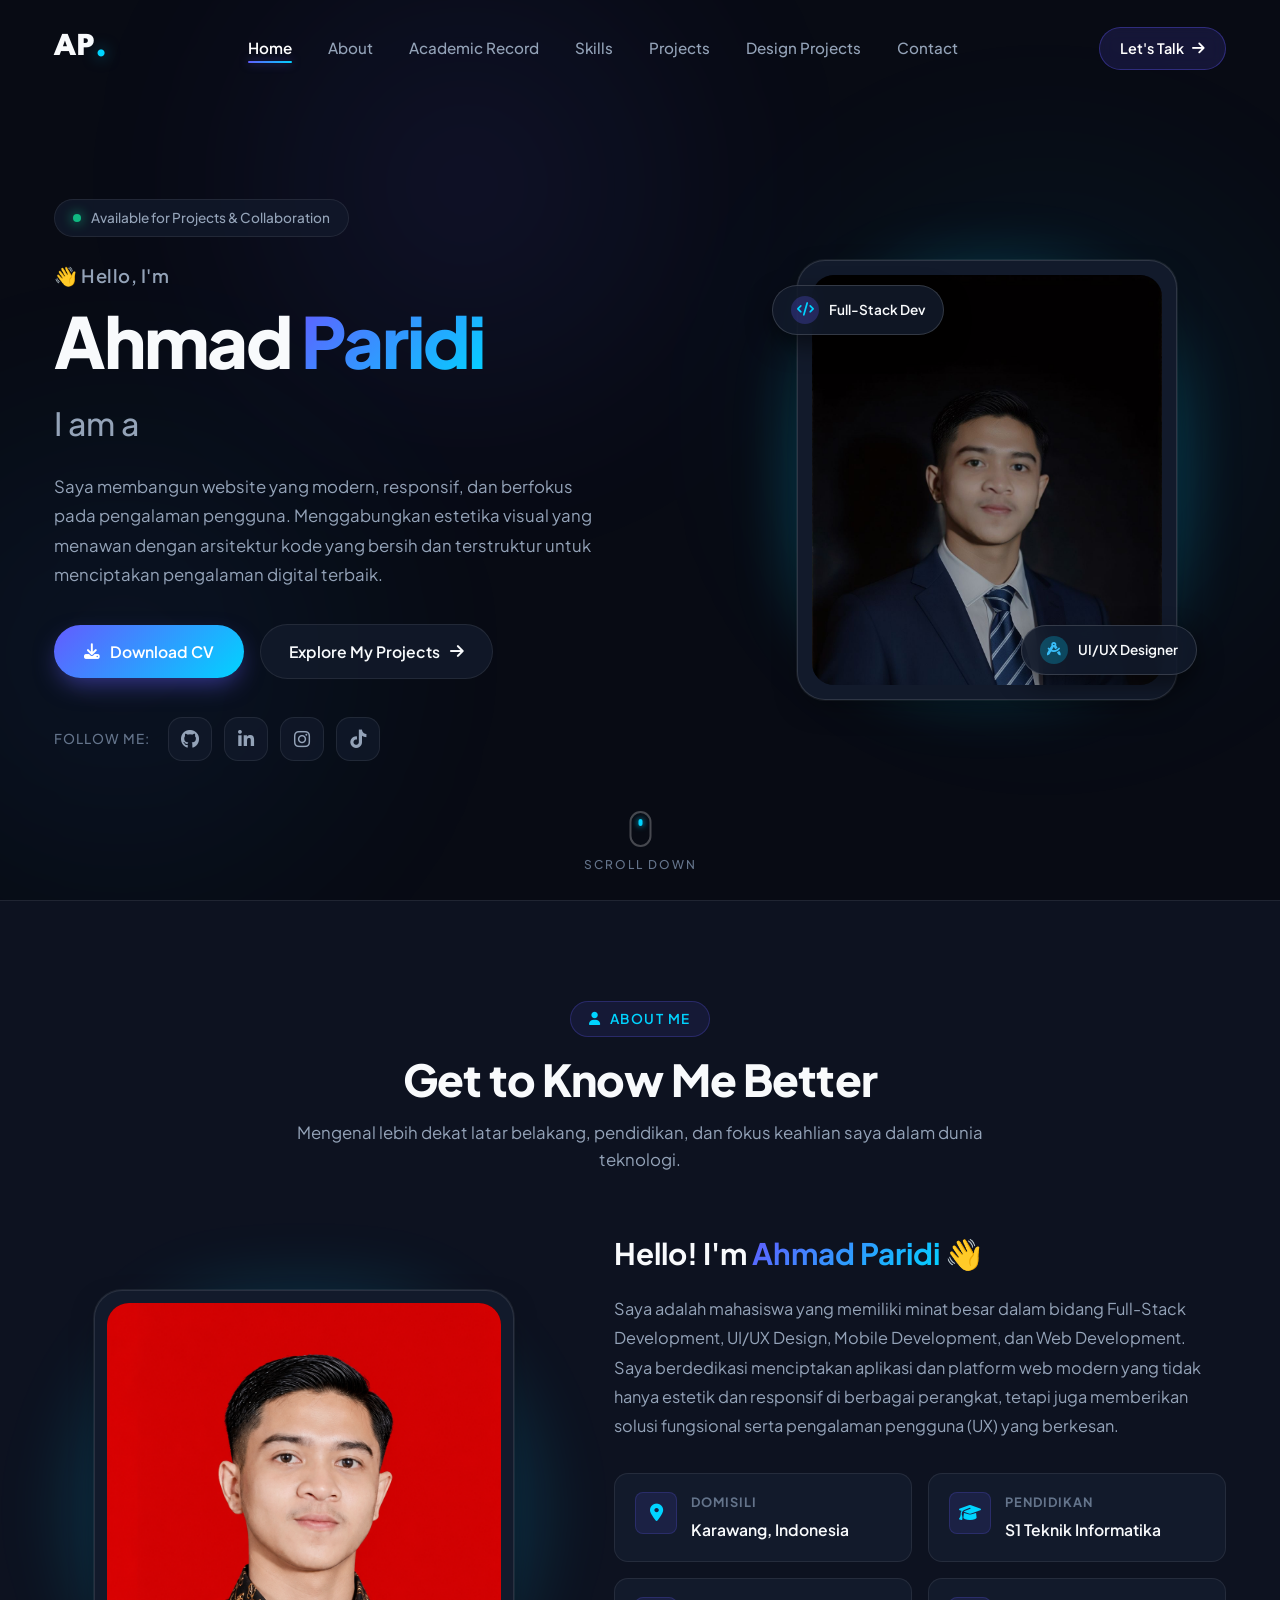
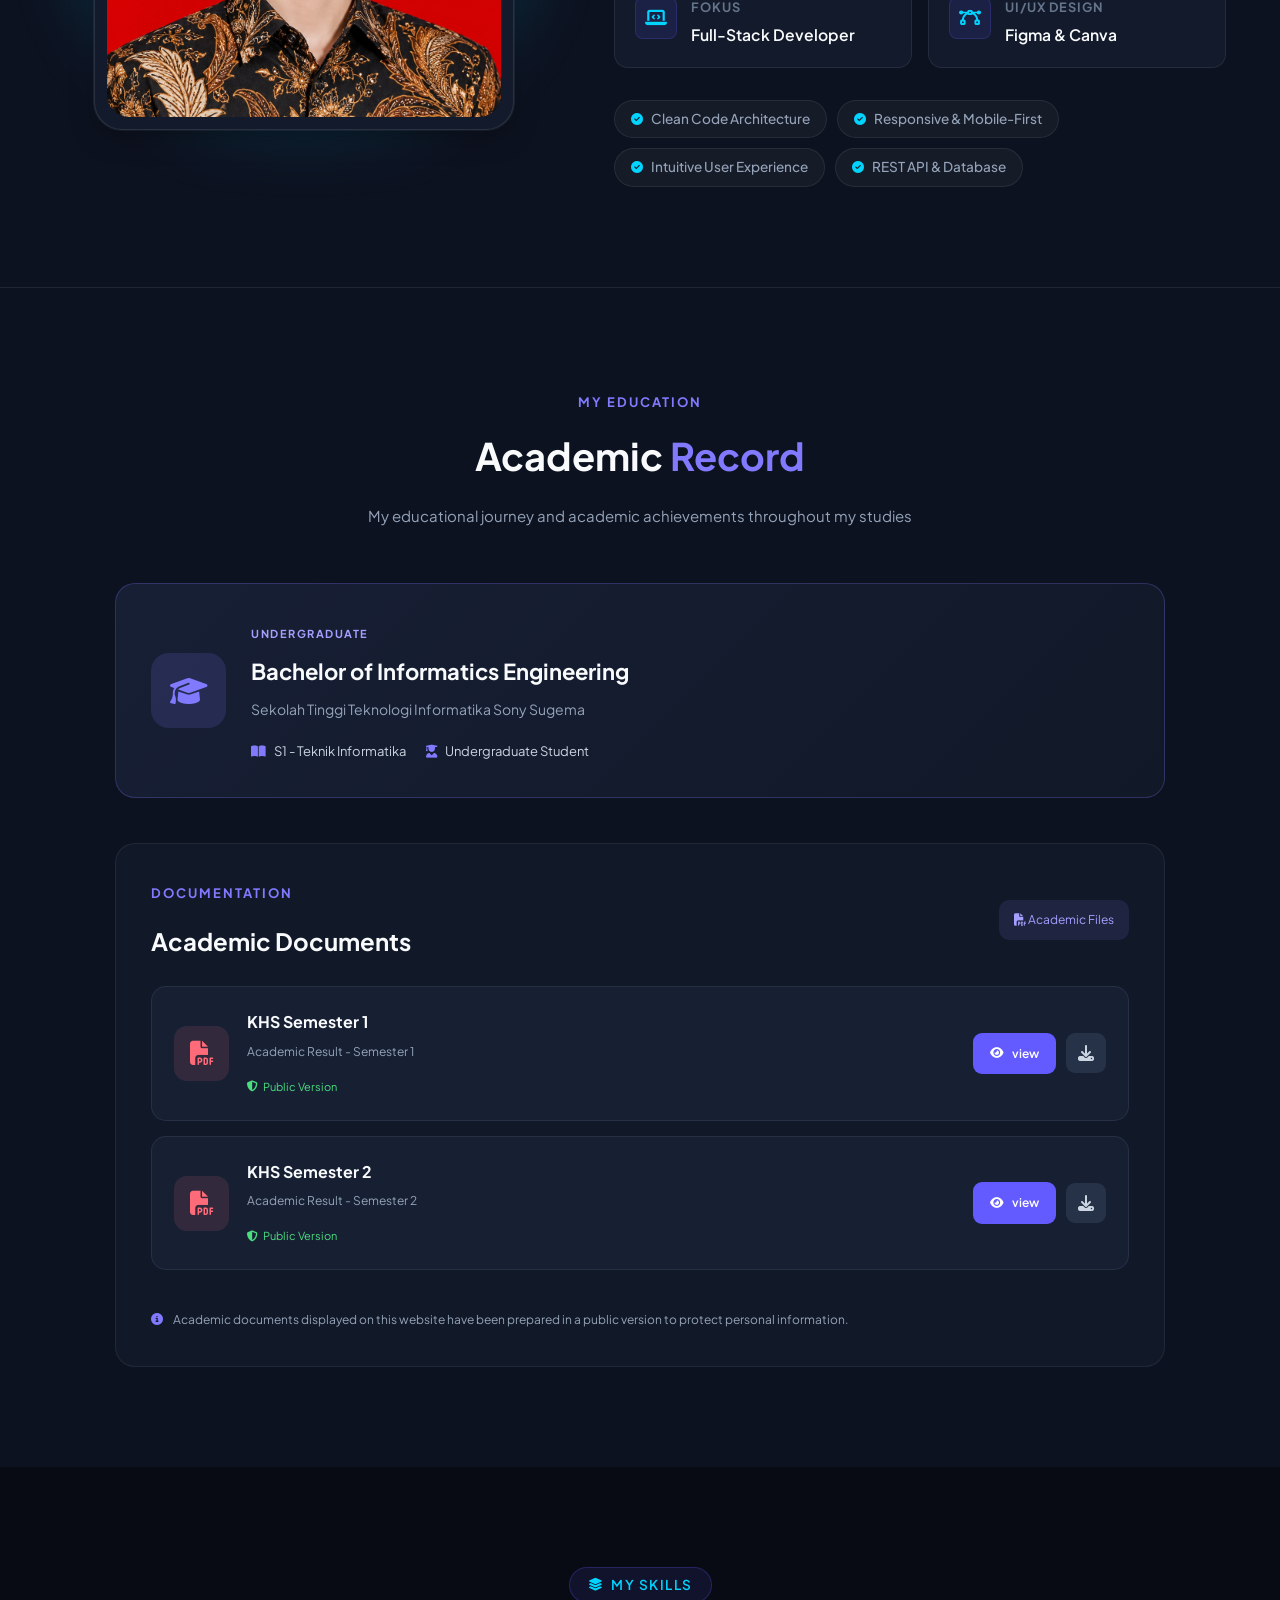
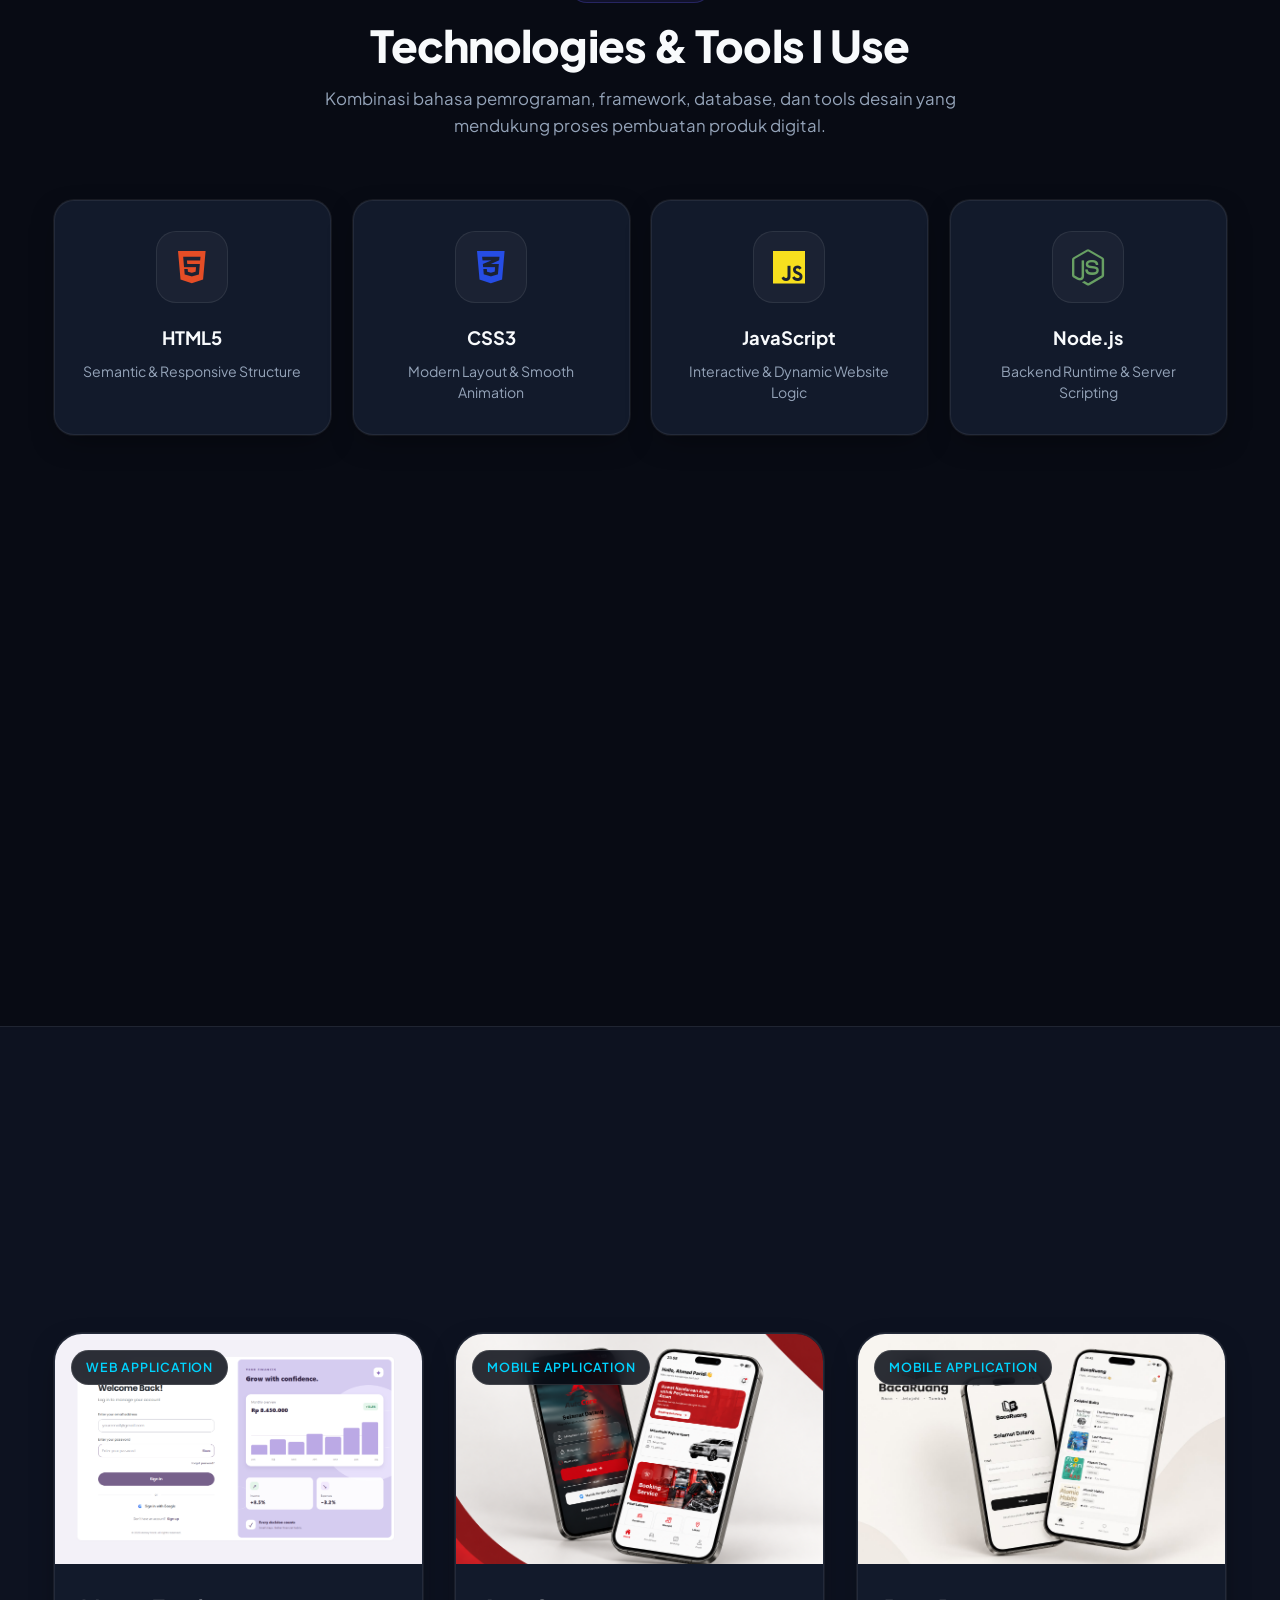
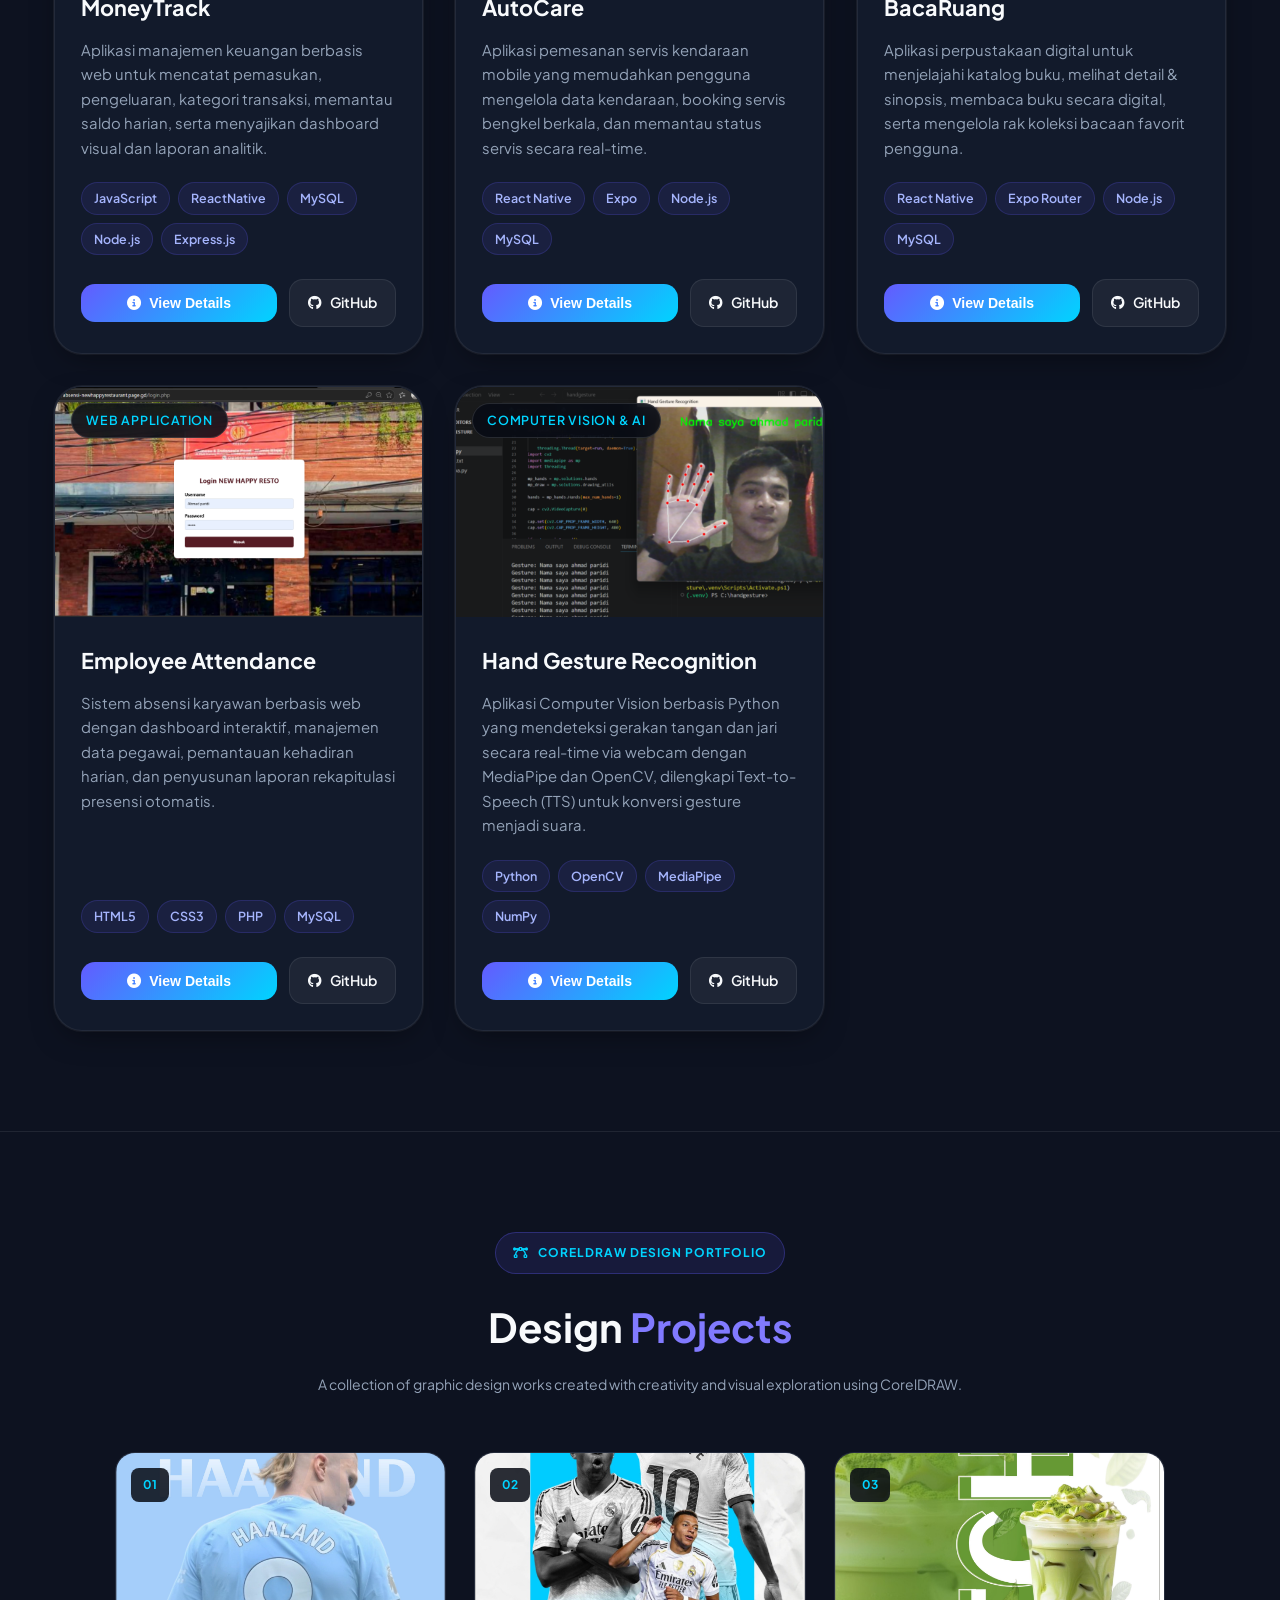
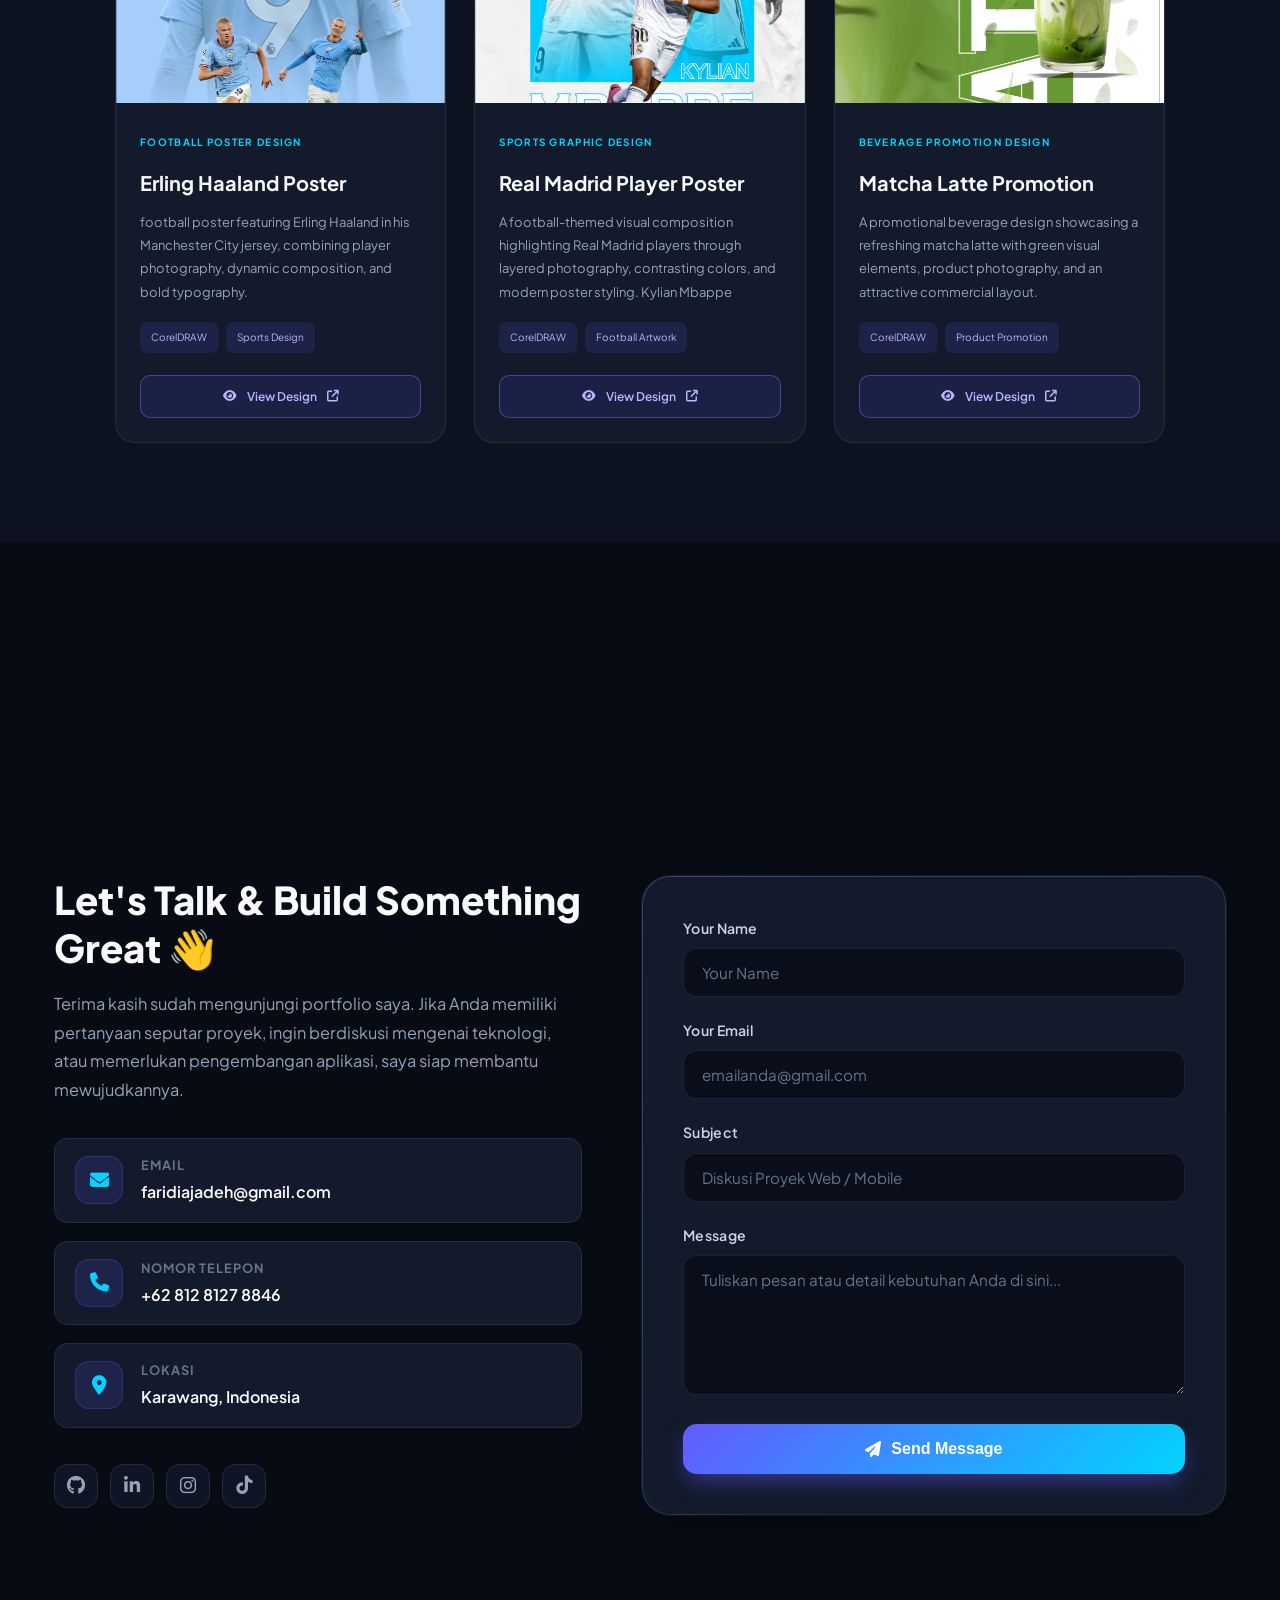
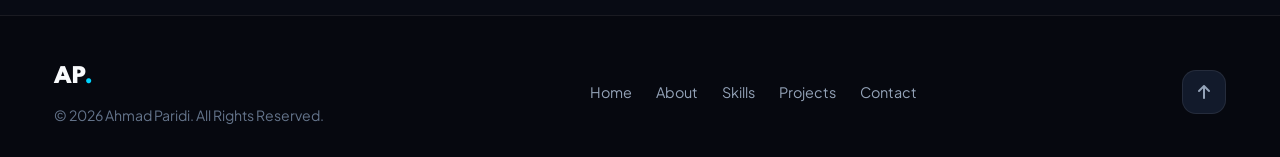
==== commit fbc7d0fa: "update CV" ====
--- a/index.html
+++ b/index.html
@@ -105,9 +105,9 @@
 
                     <!-- Call To Action Buttons -->
                     <div class="hero-buttons">
-                        <a href="assets/cv/CV_AHMADPARIDI_2026.pdf"
+                        <a href="assets/cv/CV_AHMADPARIDI.pdf"
                            class="btn-primary"
-                           download="CV_AHMADPARIDI_2026">
+                           download="CV_AHMADPARIDI">
                             <i class="fas fa-download"></i>
                             <span>Download CV</span>
                         </a>
@@ -904,7 +904,7 @@
                     class="design-view-btn"
                     type="button"
                     data-image="assets/css/images/desain/desain_2.jpeg"
-                    data-title="Erling Haaland Poster"
+                    data-title="Kylian Mbappe Poster"
                 >
                     <i class="fas fa-eye"></i>
                     View Design
@@ -944,7 +944,7 @@
                     class="design-view-btn"
                     type="button"
                     data-image="assets/css/images/desain/desain_3.jpg"
-                    data-title="Erling Haaland Poster"
+                    data-title="Matcha Latte"
                 >
                     <i class="fas fa-eye"></i>
                     View Design
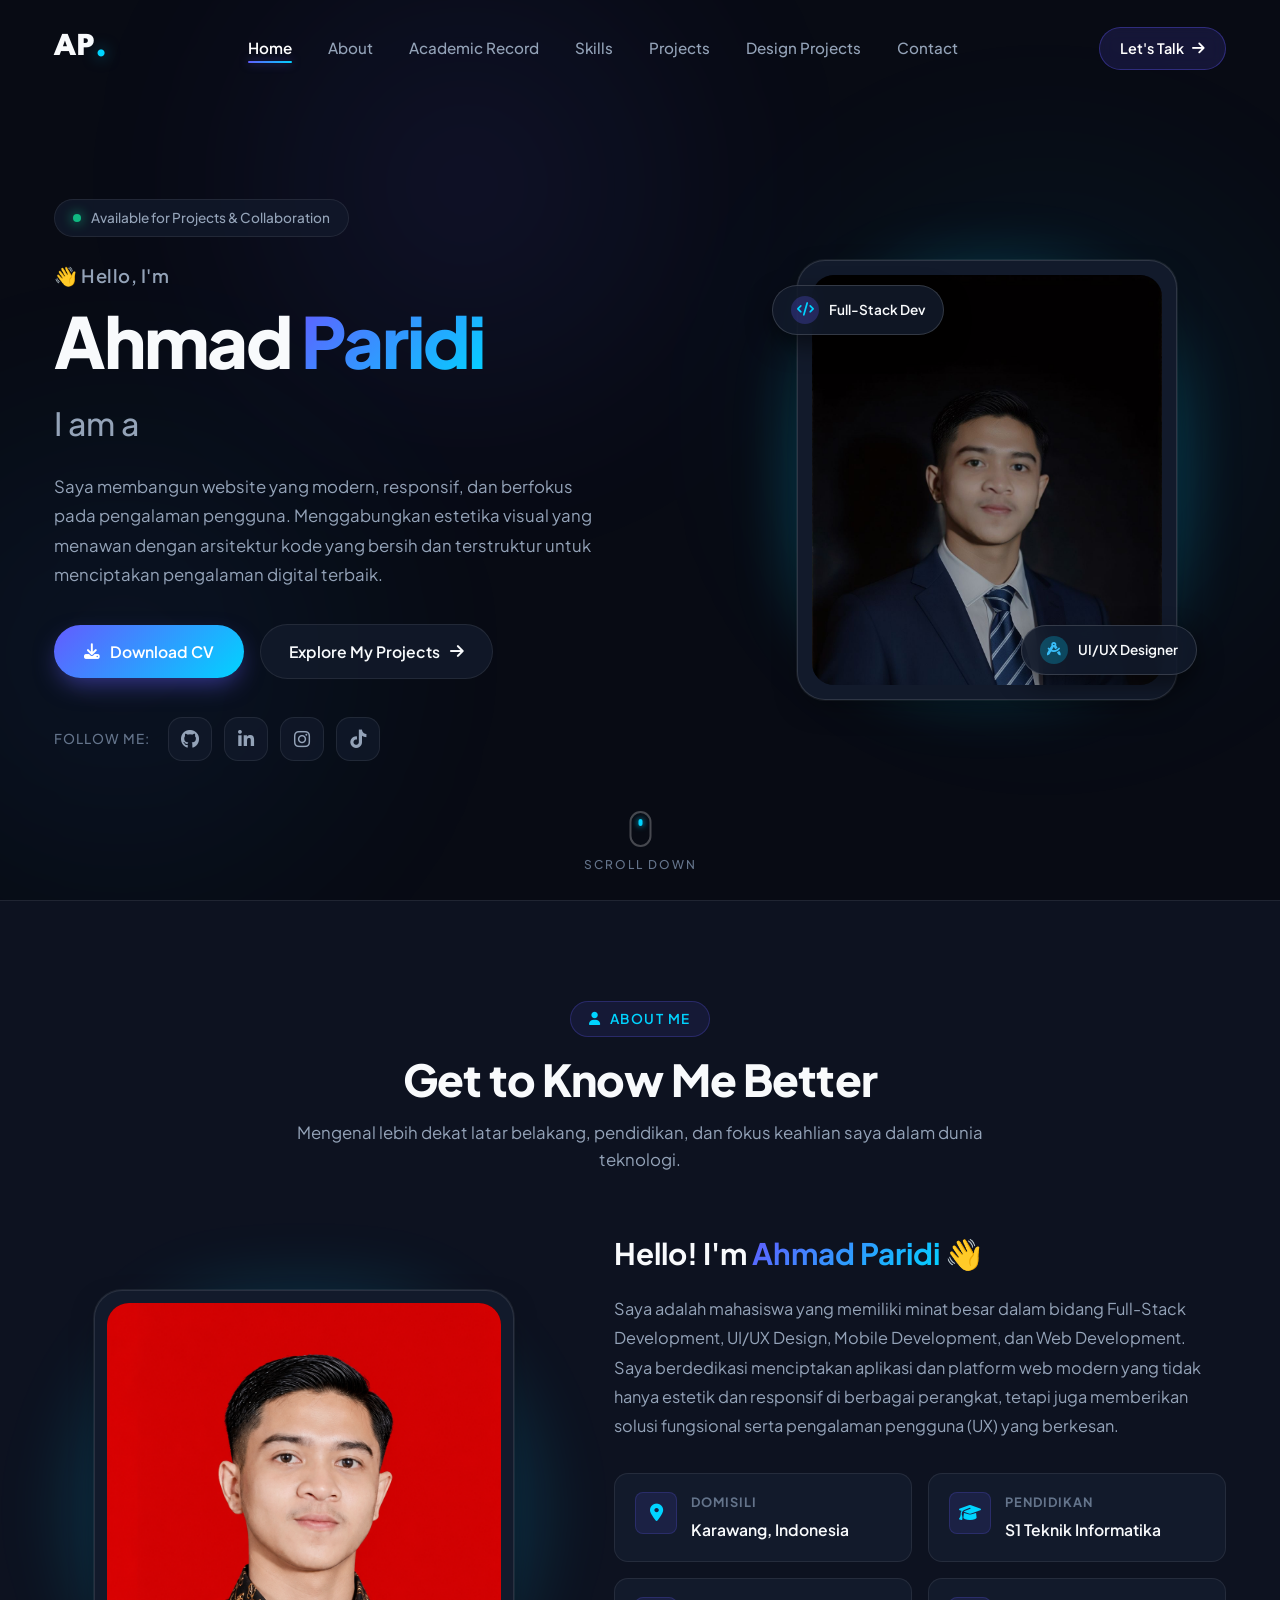
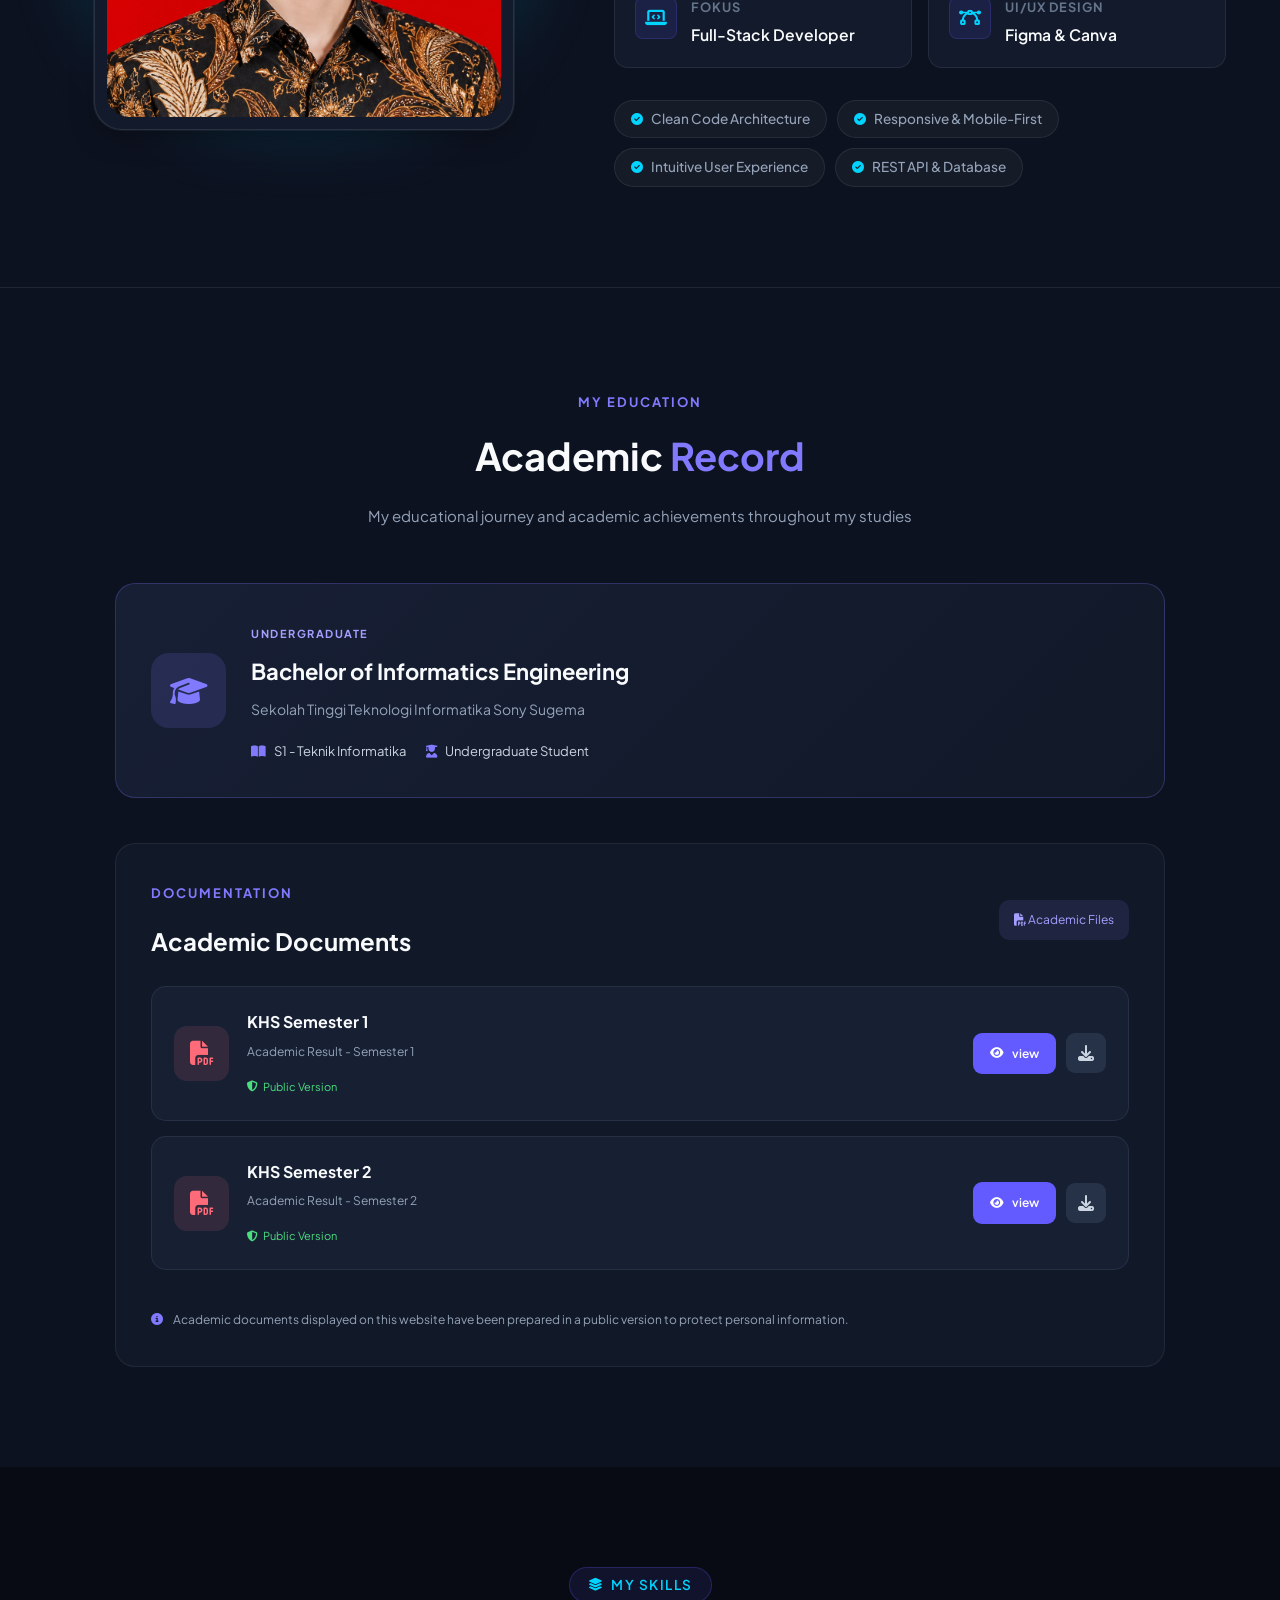
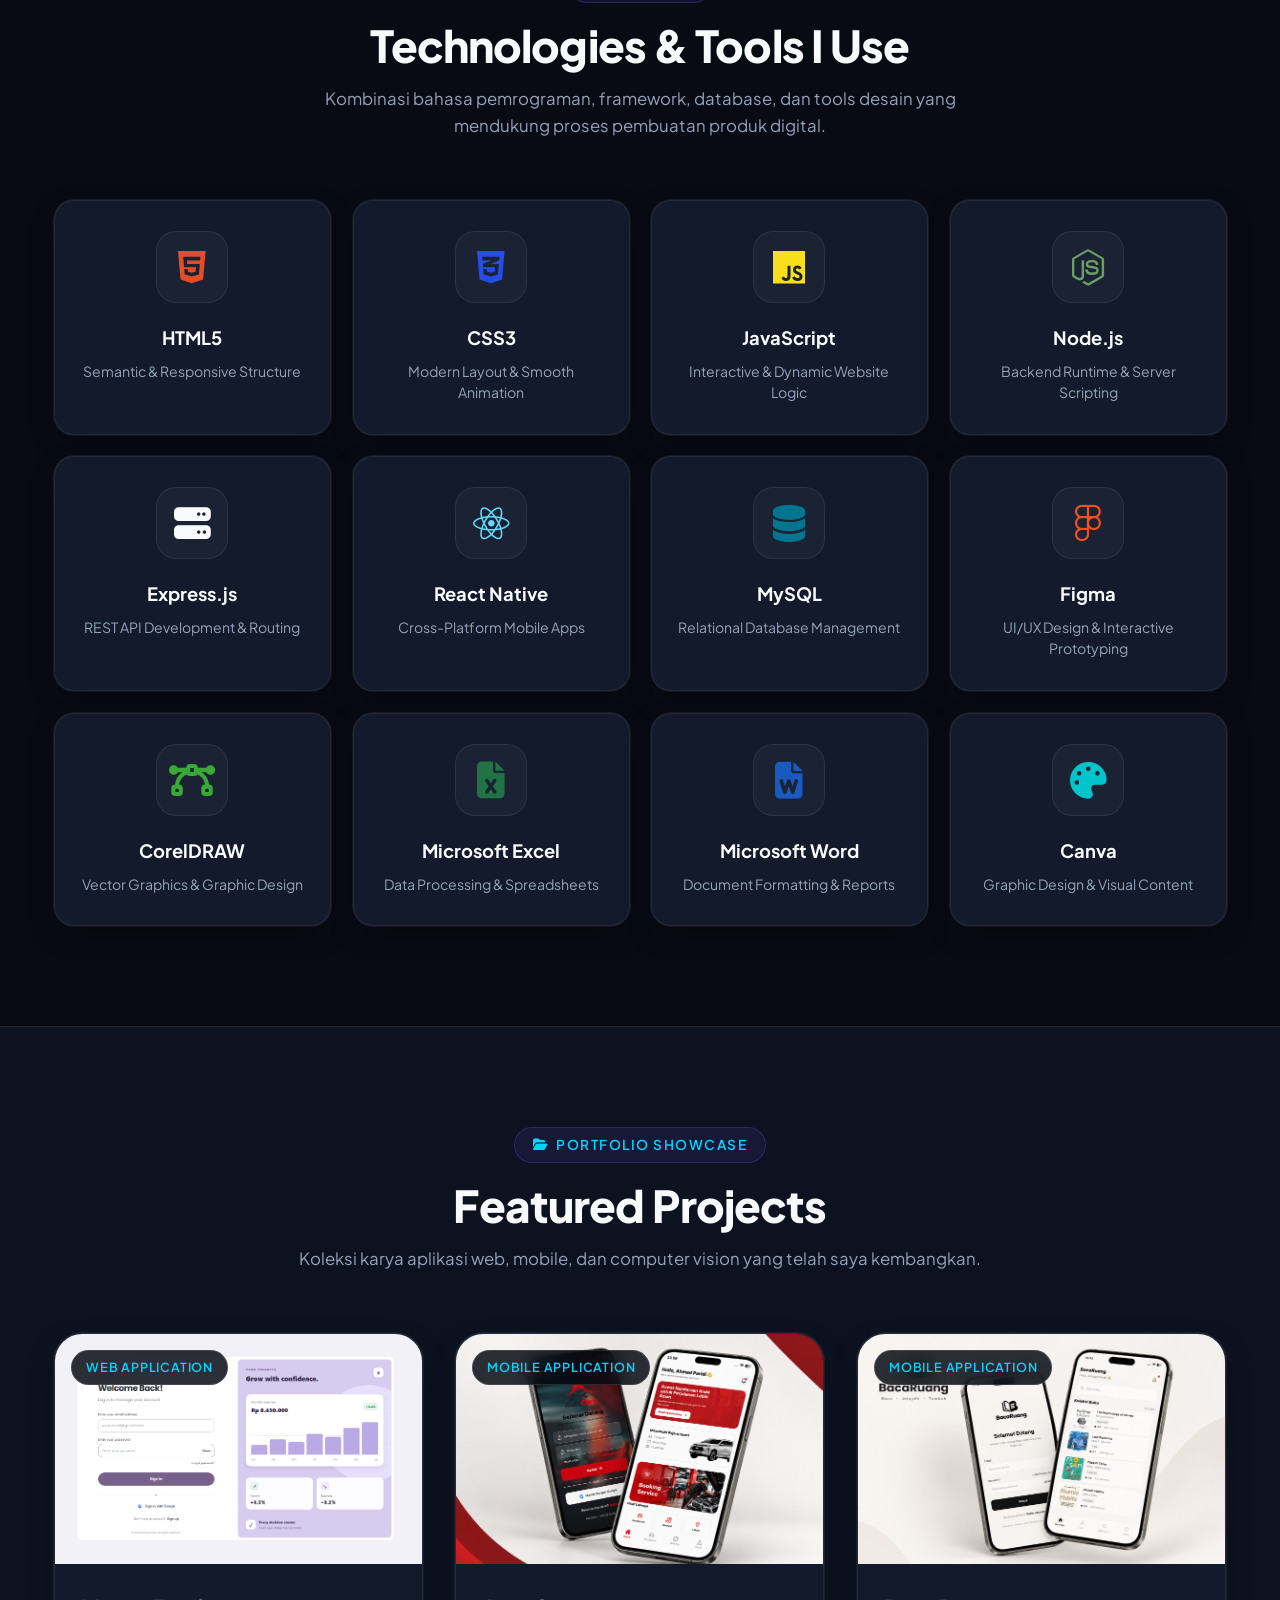
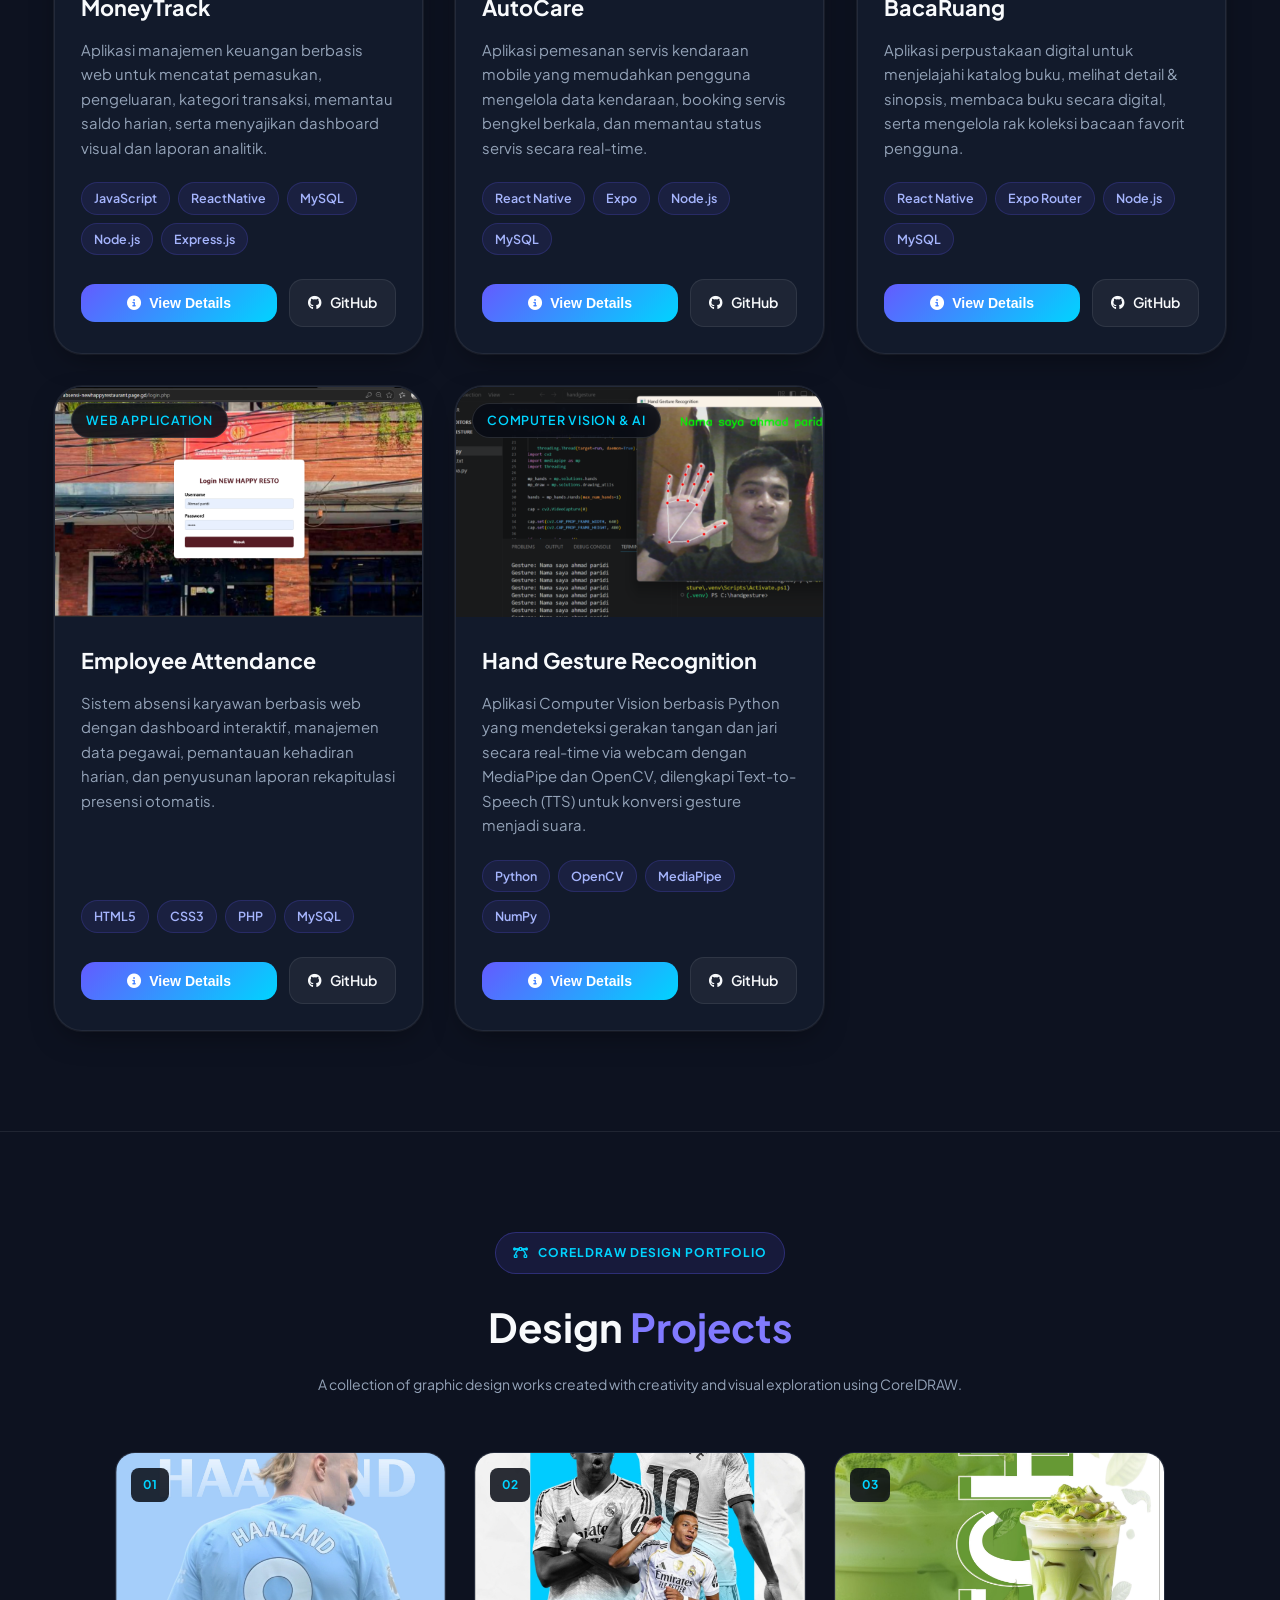
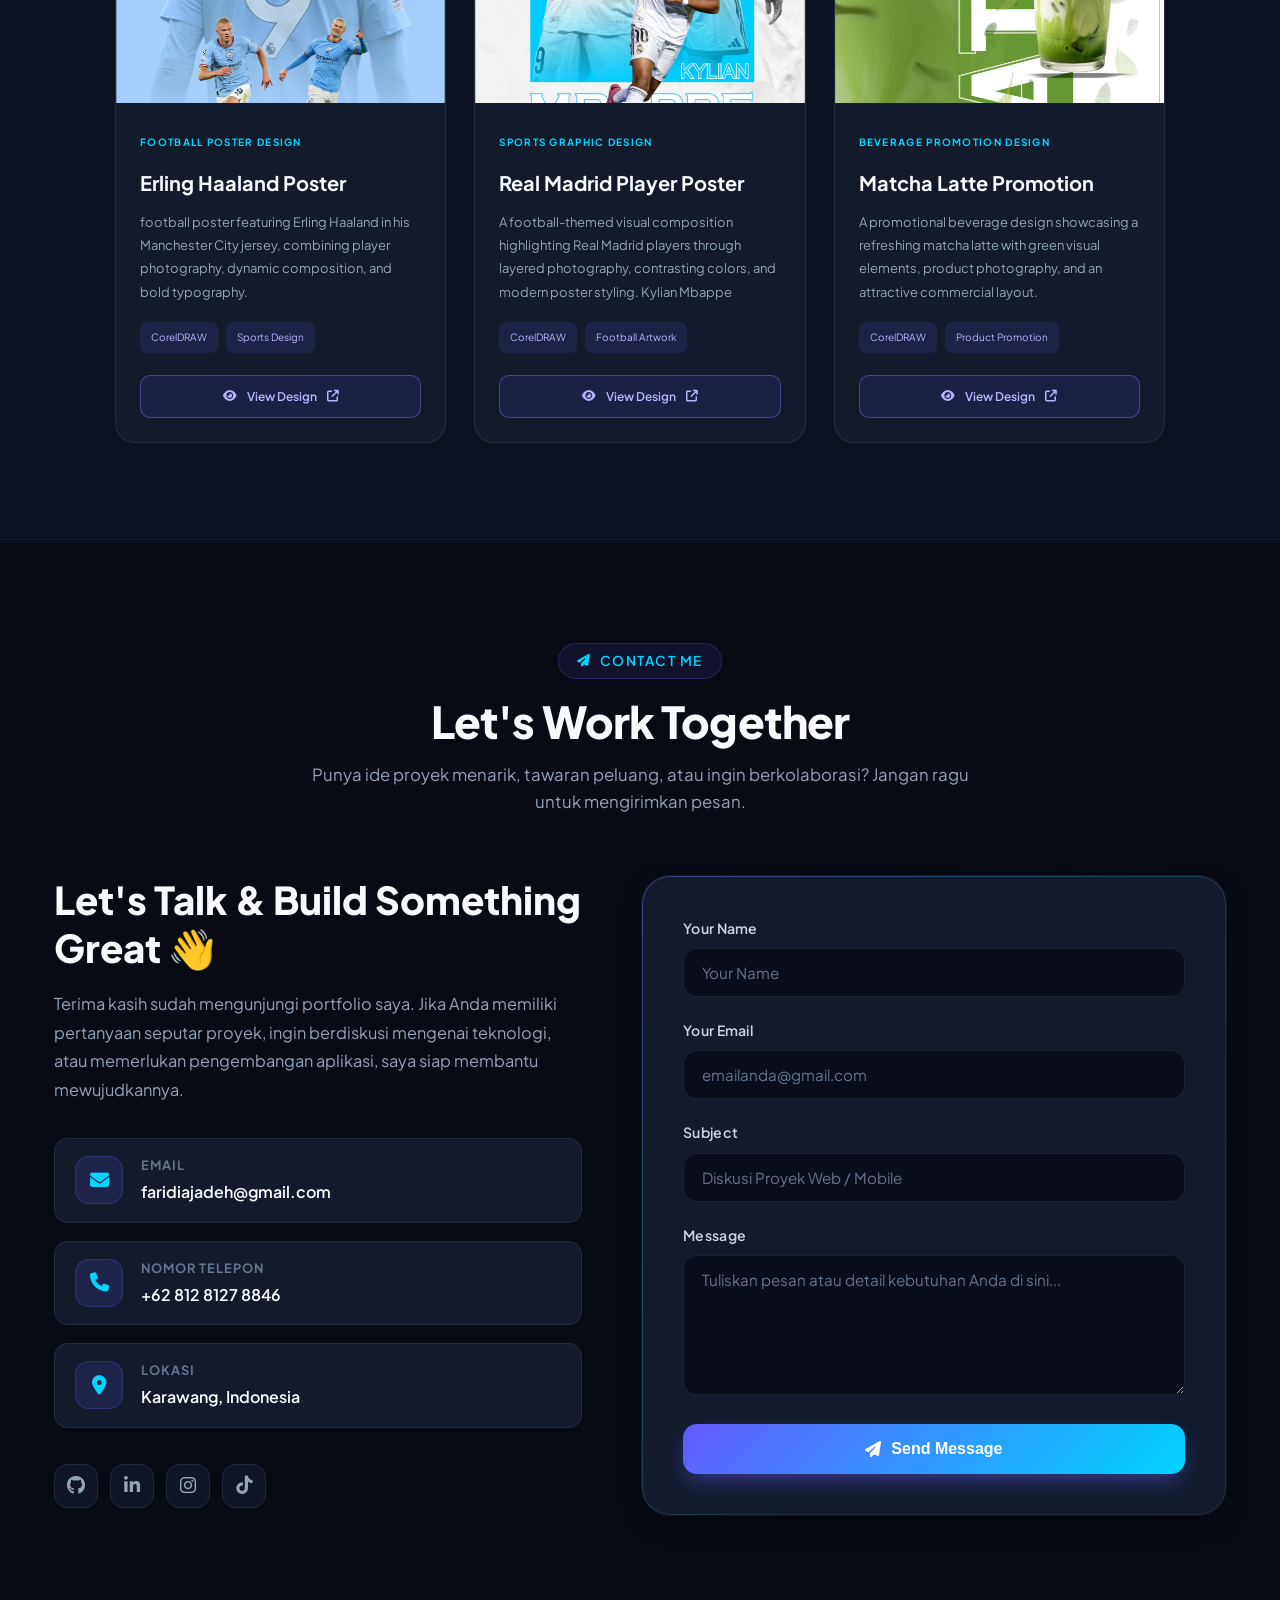
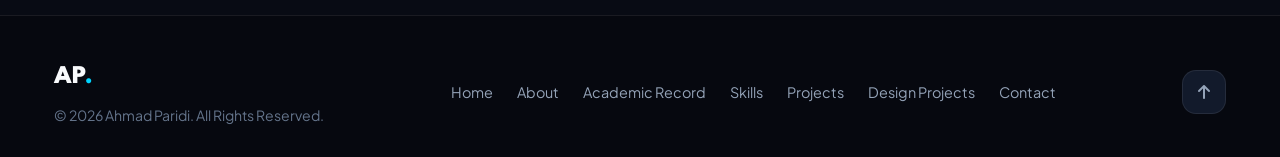
==== commit f1e9e0b5: "update footer" ====
--- a/index.html
+++ b/index.html
@@ -1143,8 +1143,10 @@
                 <ul class="footer-links">
                     <li><a href="#home" class="footer-link">Home</a></li>
                     <li><a href="#about" class="footer-link">About</a></li>
+                    <li><a href="#academic-record" class="footer-link">Academic Record</a></li>
                     <li><a href="#skills" class="footer-link">Skills</a></li>
                     <li><a href="#projects" class="footer-link">Projects</a></li>
+                    <li><a href="#design-projects" class="footer-link">Design Projects</a></li>
                     <li><a href="#contact" class="footer-link">Contact</a></li>
                 </ul>
 
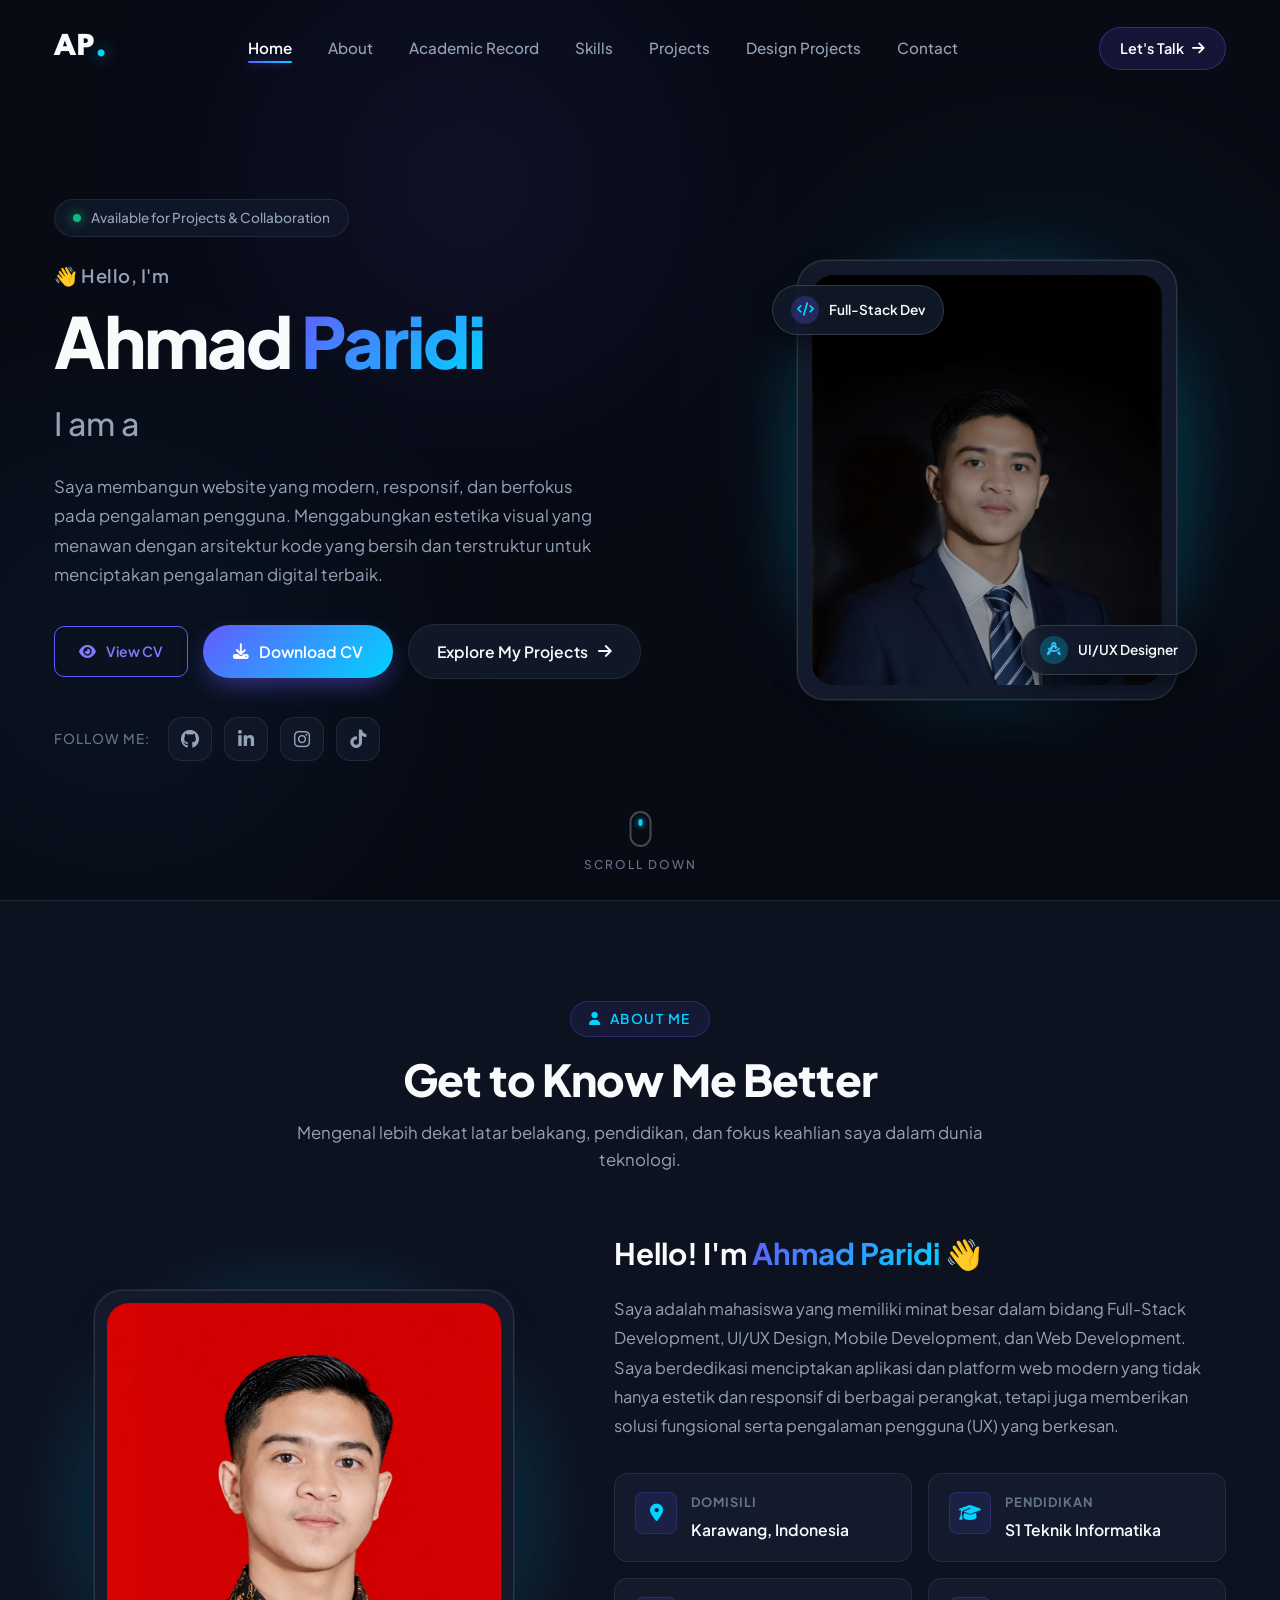
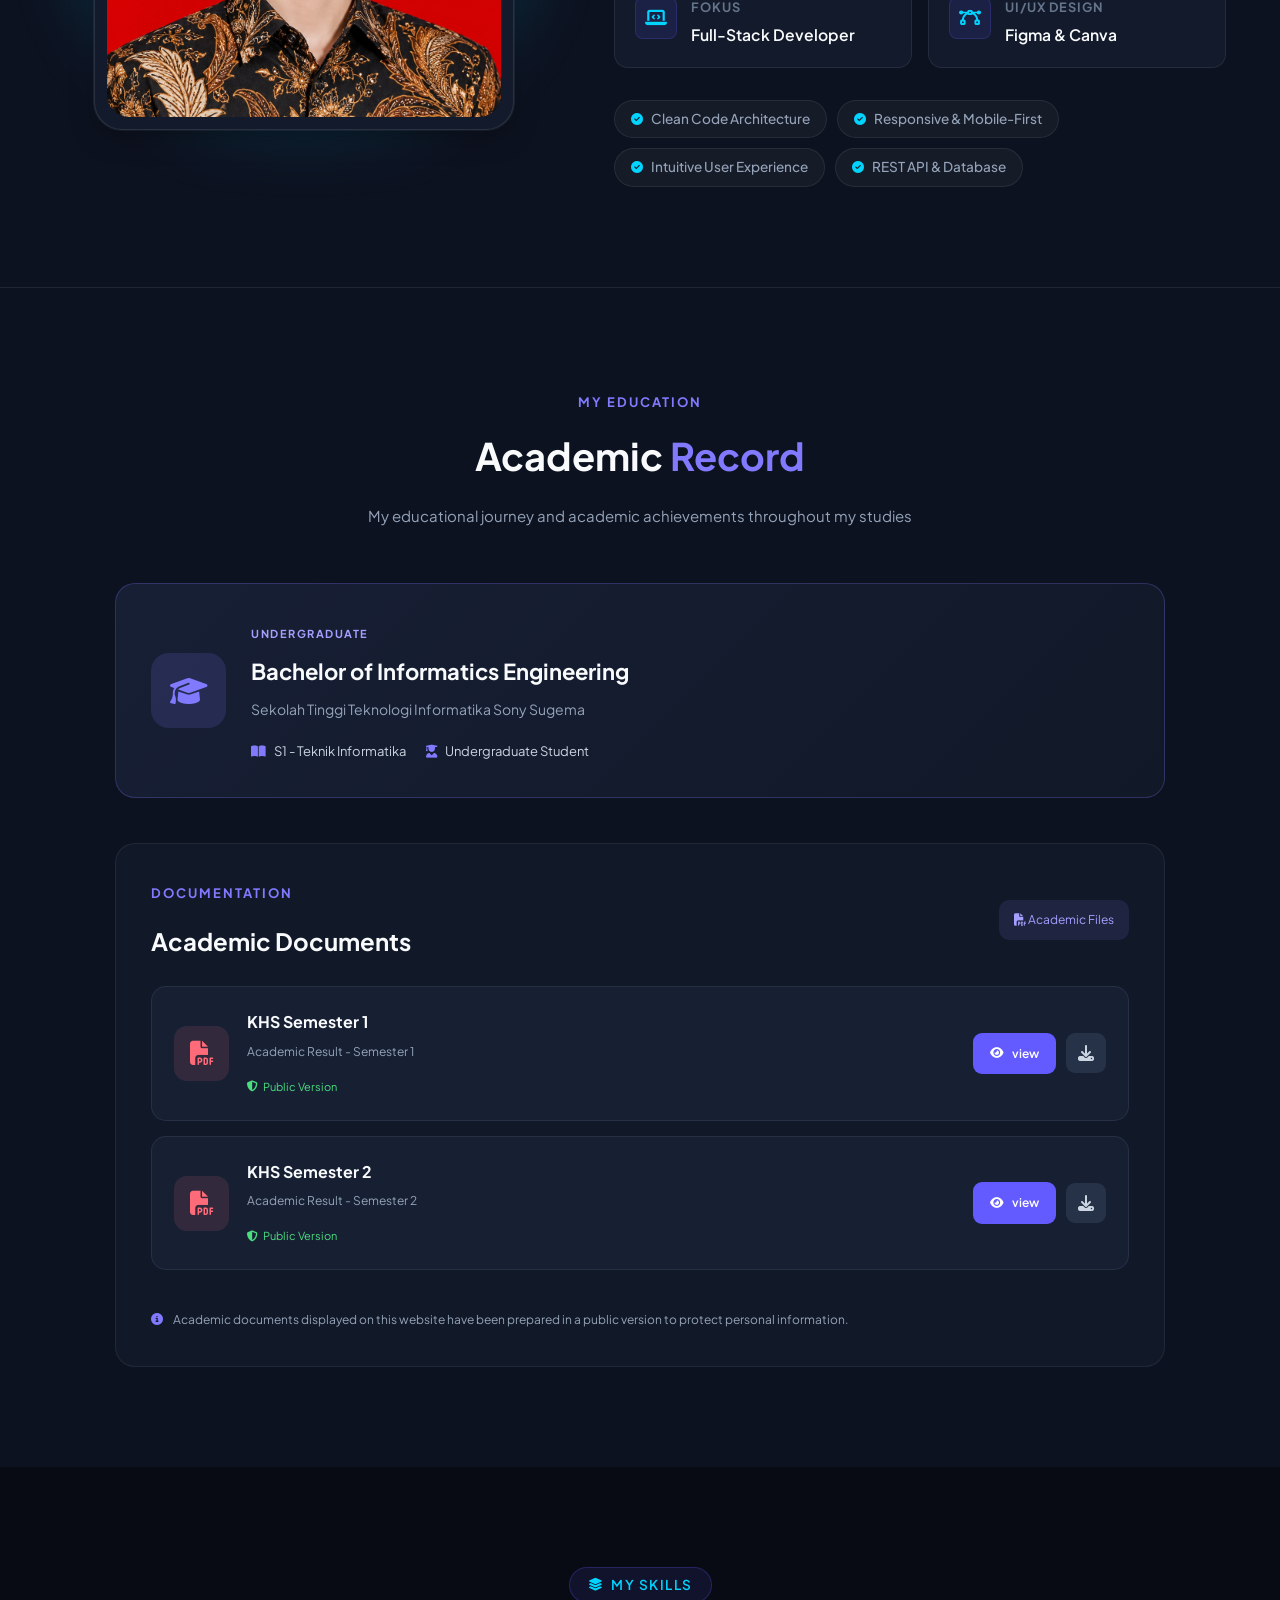
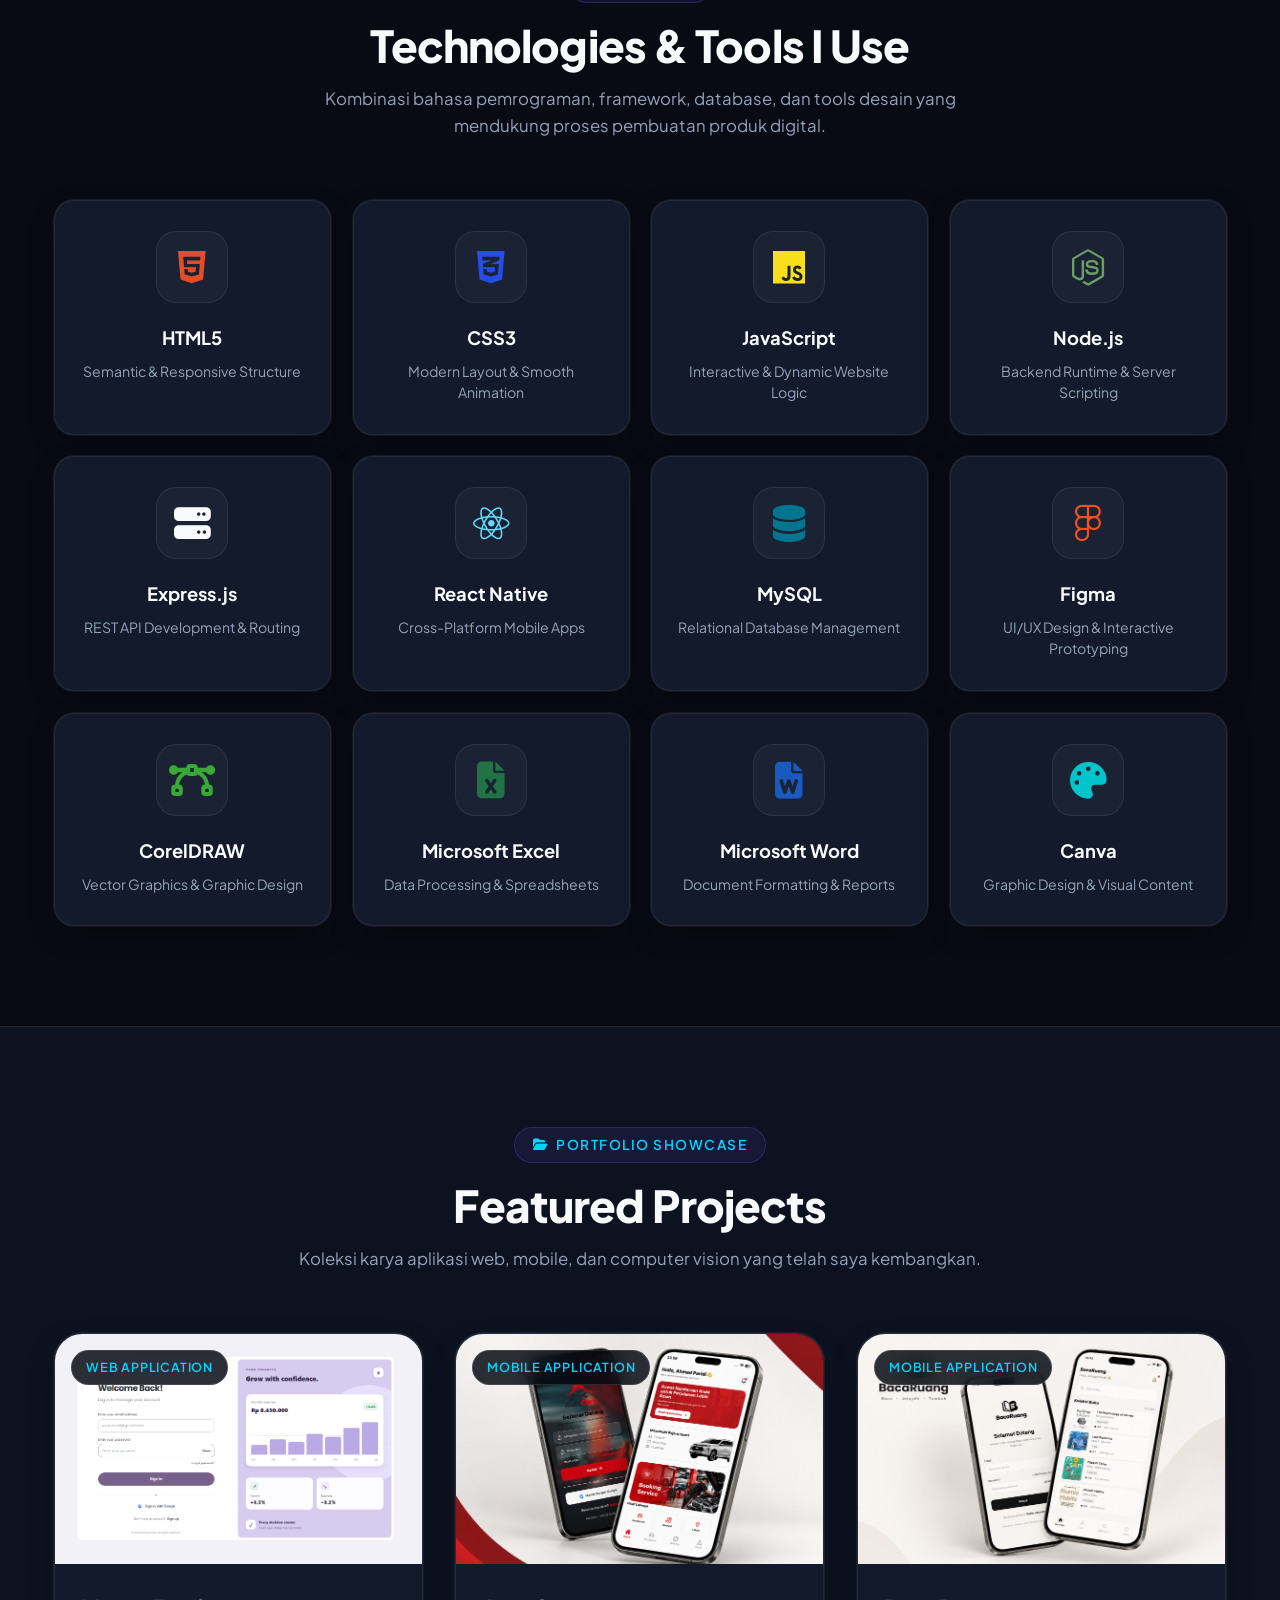
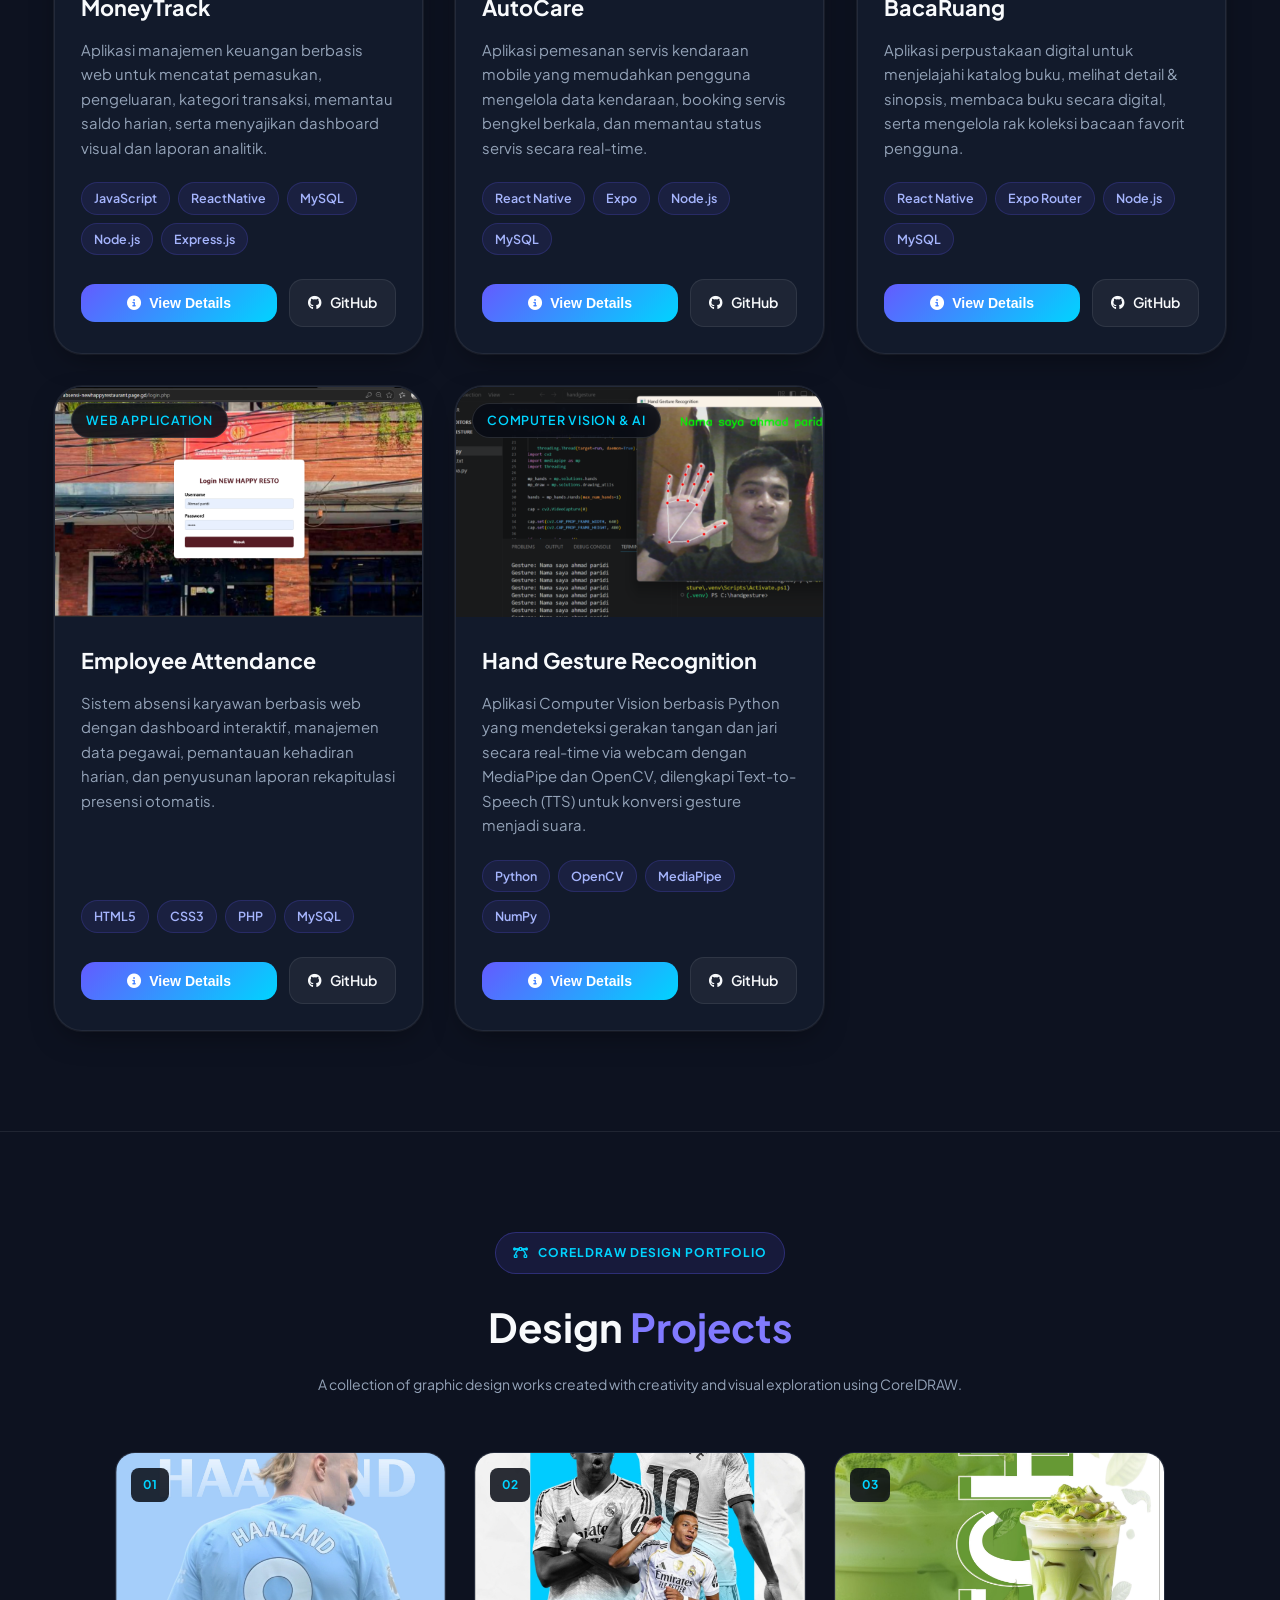
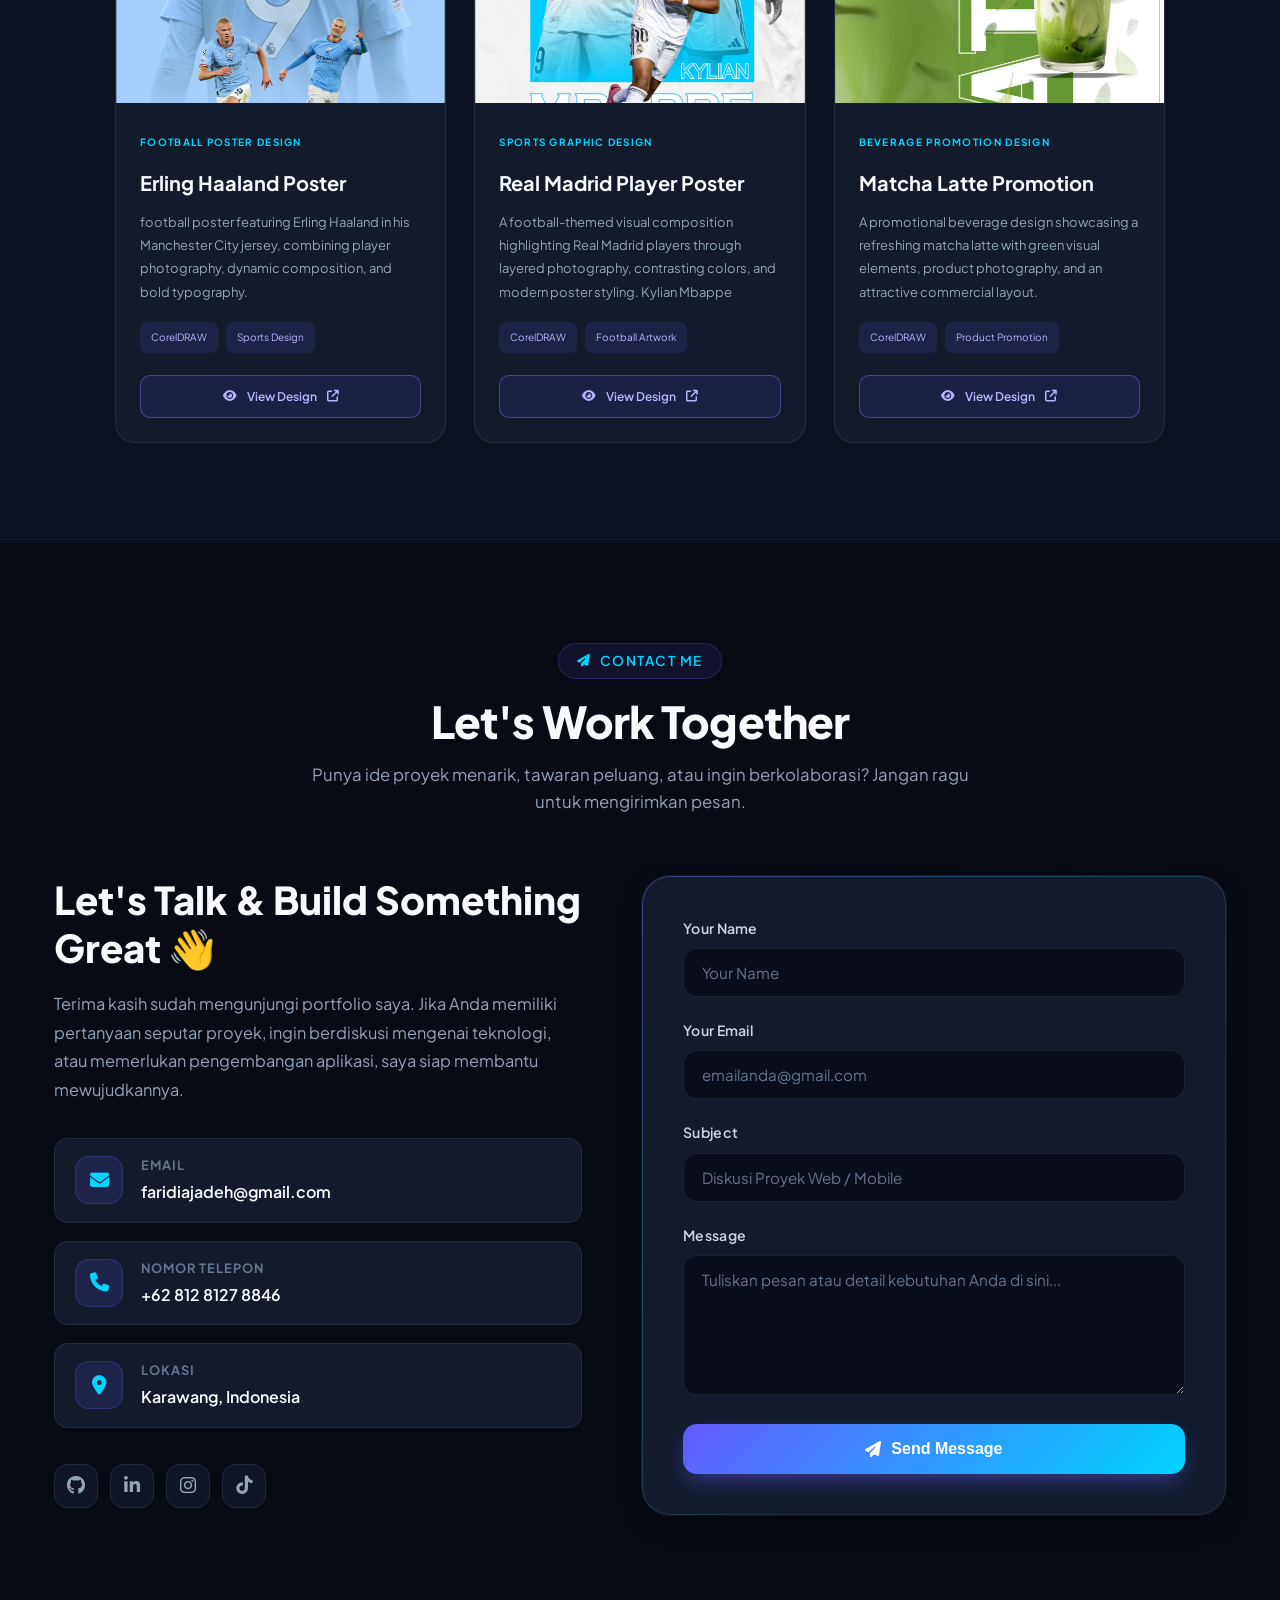
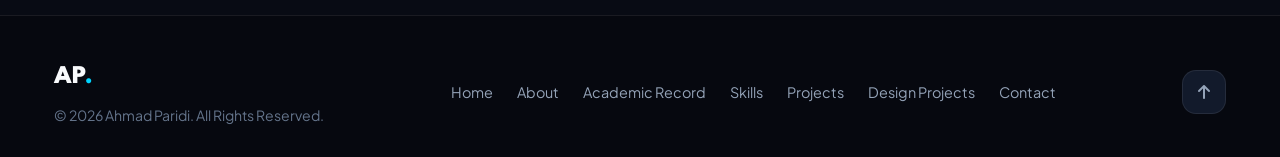
==== commit a6b69c97: "add view cv" ====
--- a/index.html
+++ b/index.html
@@ -105,6 +105,15 @@
 
                     <!-- Call To Action Buttons -->
                     <div class="hero-buttons">
+
+                        <a href="assets/cv/CV_AHMADPARIDI"
+                            class="btn-view-cv"
+                            target="_blank"
+                            rel="noopener noreferrer">
+
+                            <i class="fas fa-eye"></i>
+                            View CV
+                        </a>
                         <a href="assets/cv/CV_AHMADPARIDI.pdf"
                            class="btn-primary"
                            download="CV_AHMADPARIDI">
--- a/assets/css/style.css
+++ b/assets/css/style.css
@@ -2653,4 +2653,57 @@
 .skill-coreldraw:hover .skill-icon-wrap {
     color: #50D84B;
     transform: scale(1.1);
-}+}
+
+
+/* CV BUTTONS */
+
+.hero-buttons {
+    display: flex;
+    align-items: center;
+    flex-wrap: wrap;
+    gap: 15px;
+}
+
+.btn-view-cv {
+    display: inline-flex;
+    align-items: center;
+    justify-content: center;
+    gap: 10px;
+
+    padding: 13px 24px;
+    border: 1px solid #635BFF;
+    border-radius: 10px;
+
+    color: #817AFF;
+    background: transparent;
+
+    font-size: 14px;
+    font-weight: 600;
+    text-decoration: none;
+
+    transition: all .3s ease;
+}
+
+.btn-view-cv:hover {
+    background: #635BFF;
+    color: #FFFFFF;
+    transform: translateY(-3px);
+    box-shadow: 0 8px 20px rgba(99, 91, 255, .25);
+}
+
+.btn-view-cv i {
+    font-size: 15px;
+}
+
+@media (max-width: 480px) {
+    .hero-buttons {
+        gap: 10px;
+    }
+
+    .btn-view-cv,
+    .hero-buttons .btn-primary {
+        padding: 12px 17px;
+        font-size: 12px;
+    }
+}
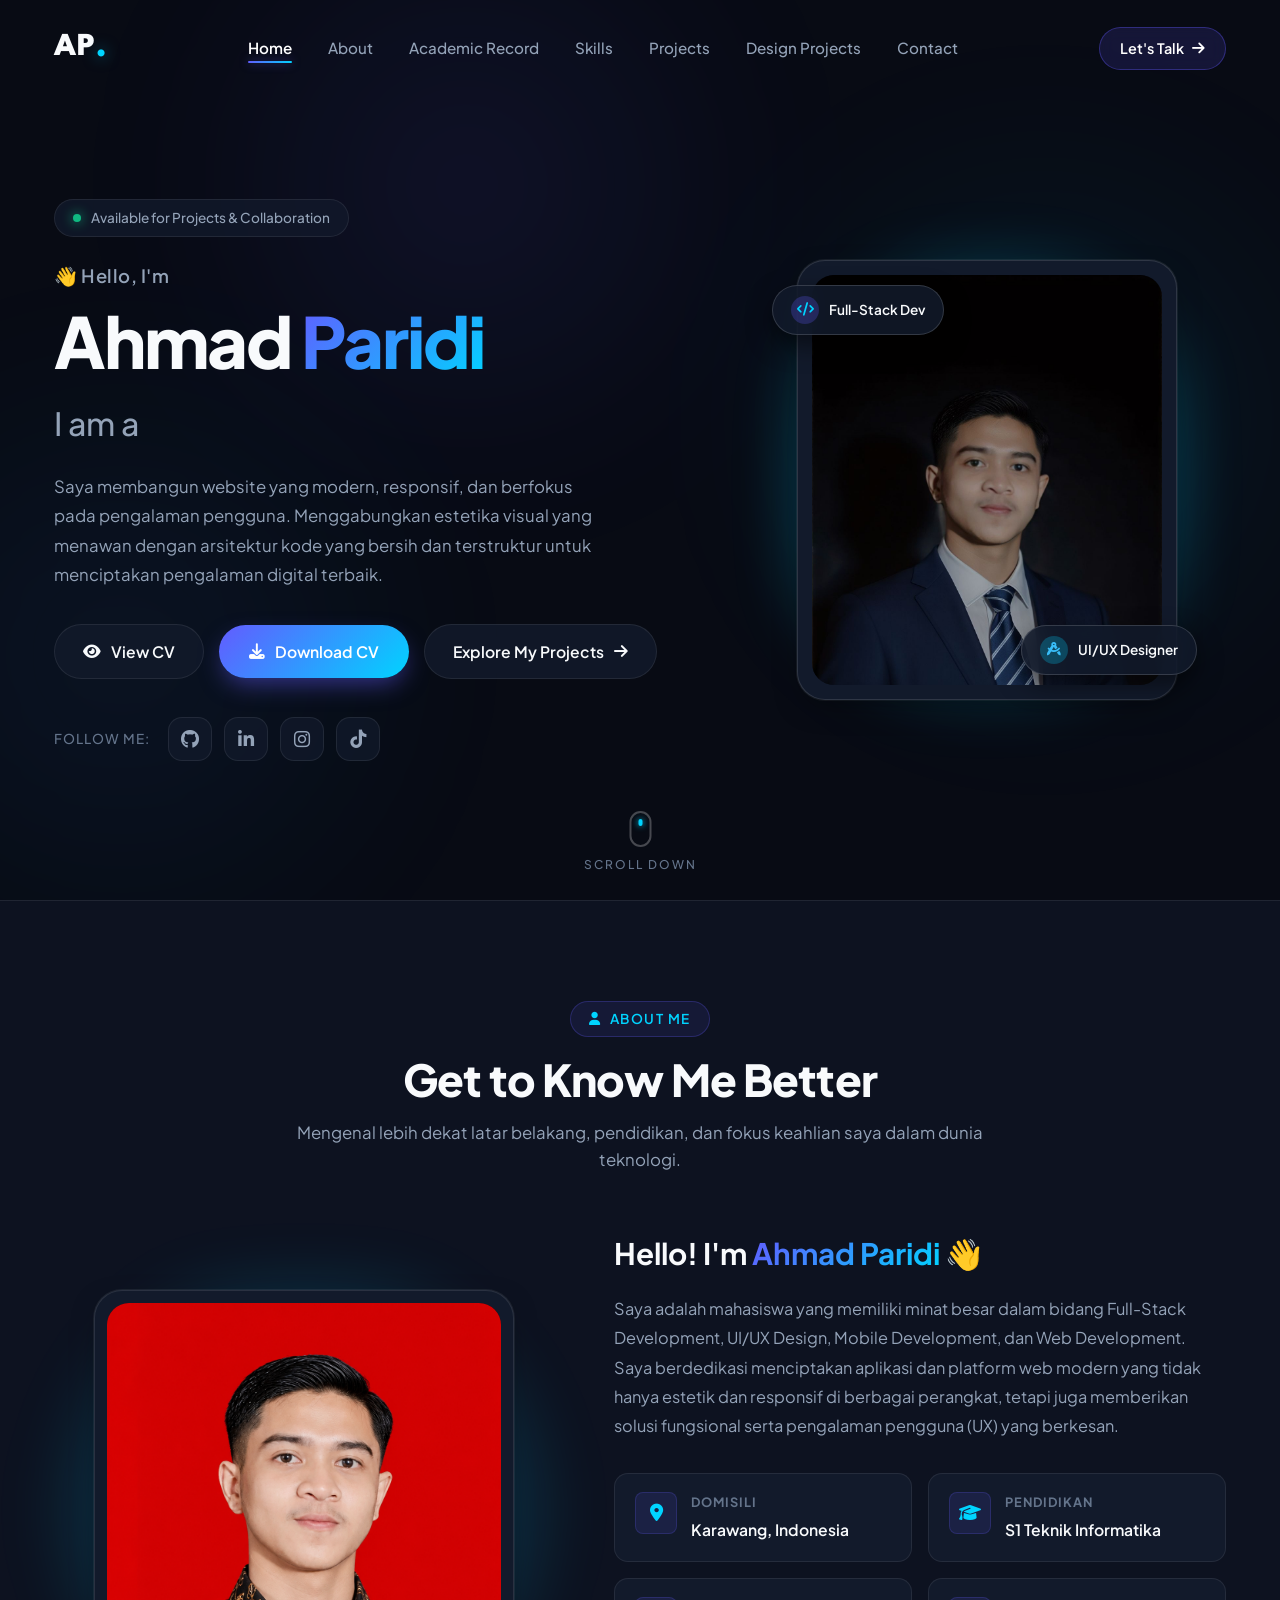
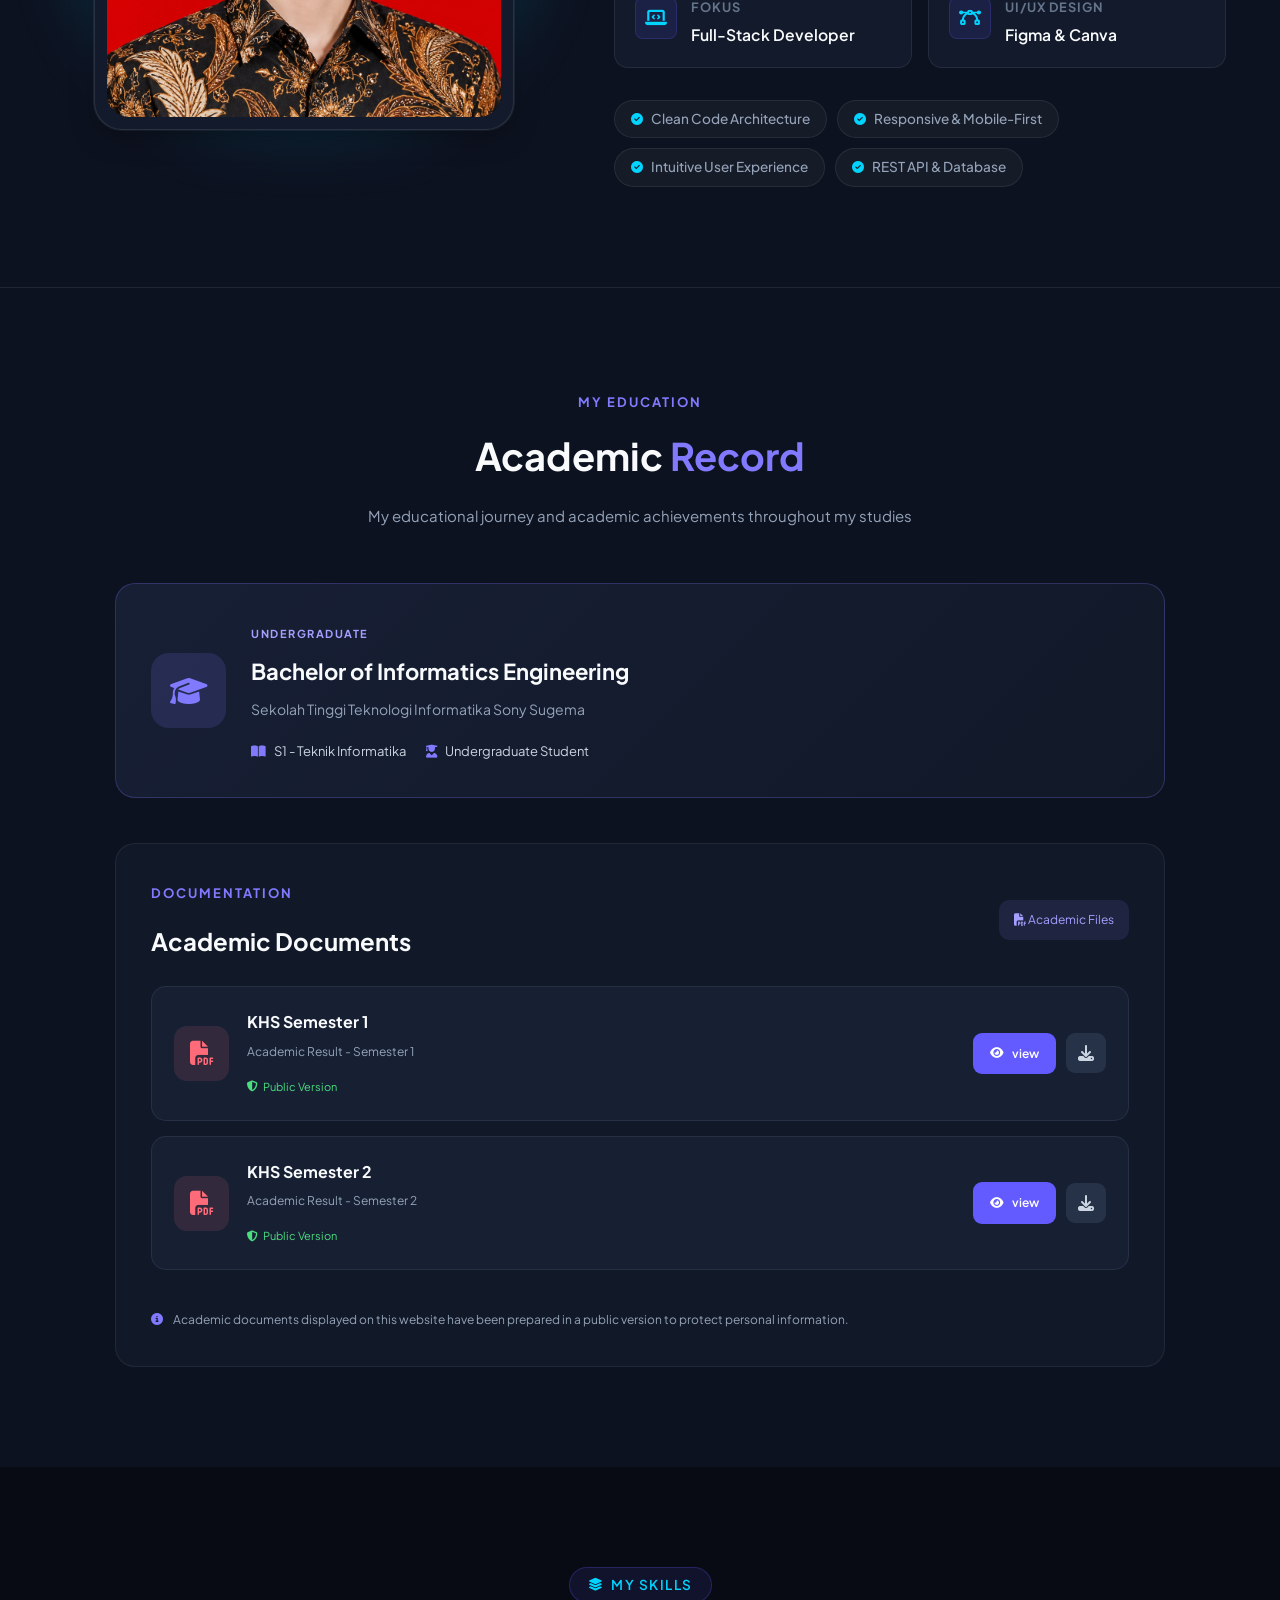
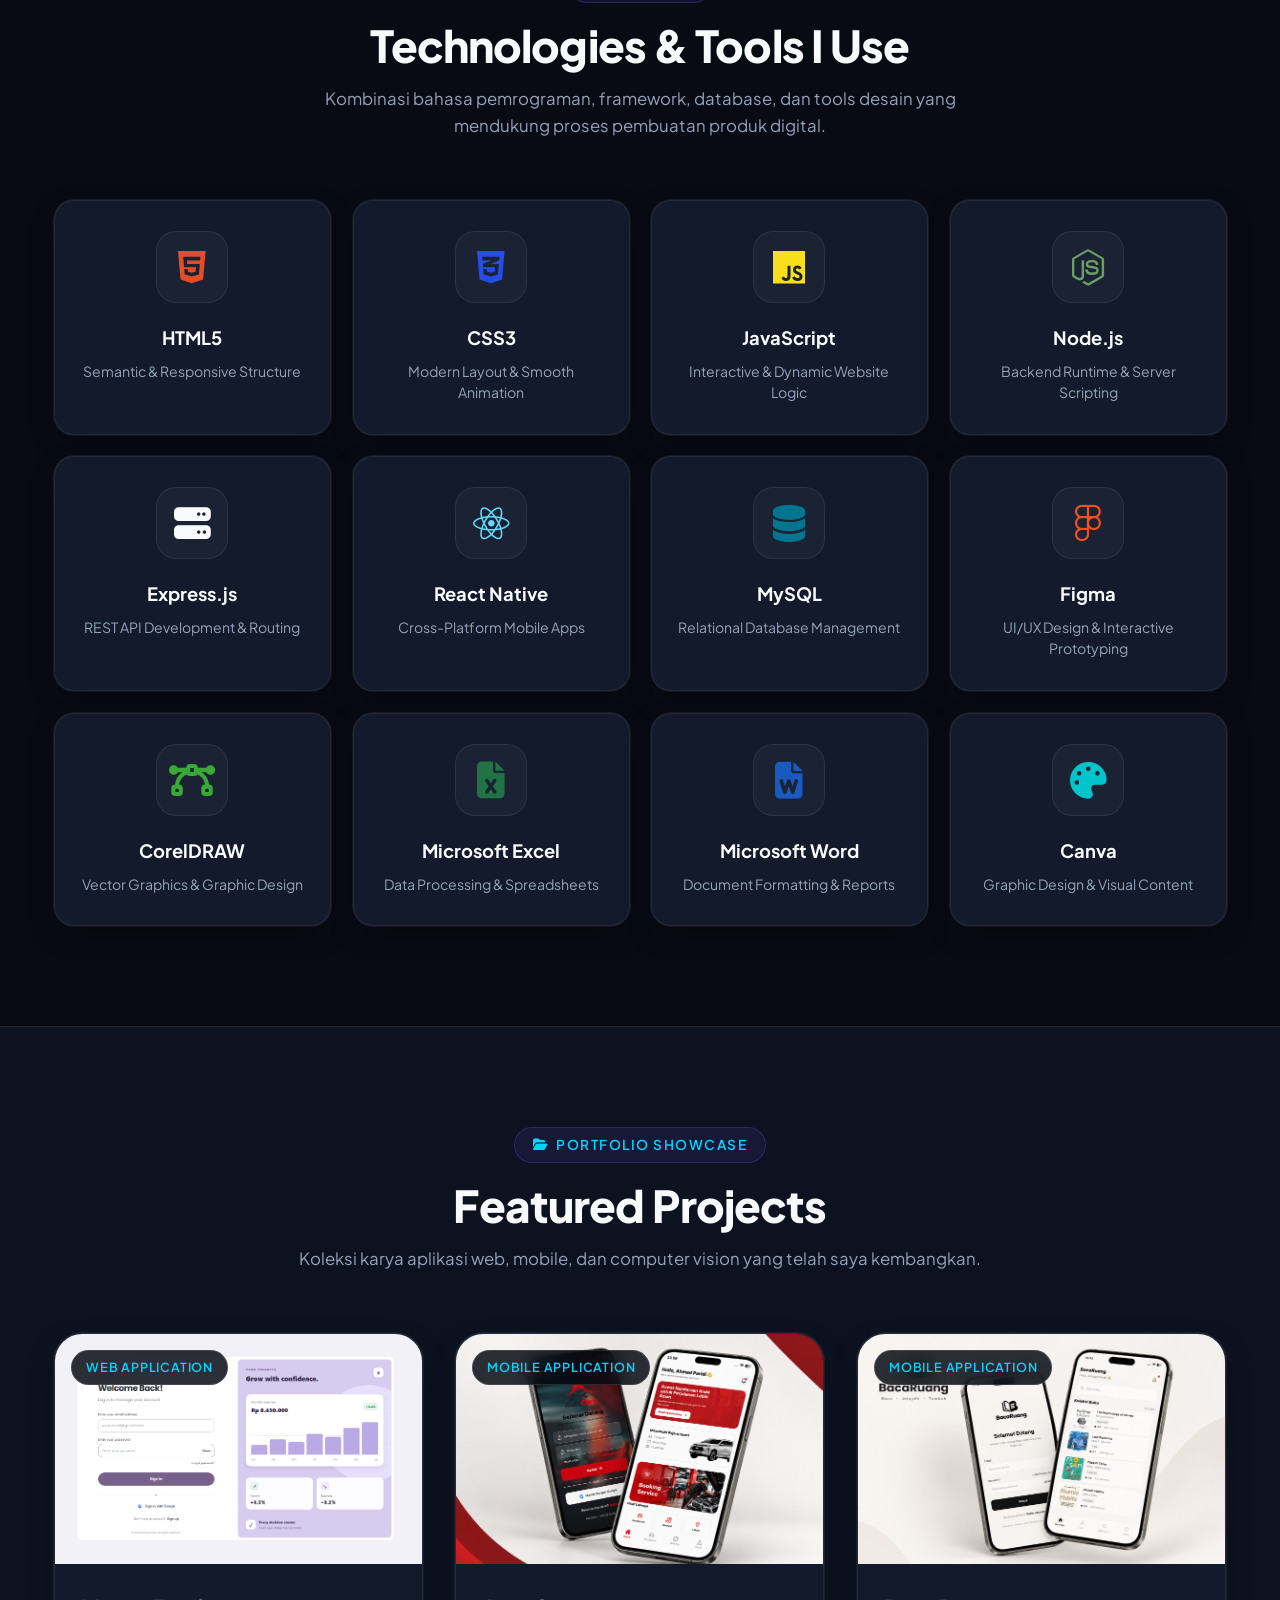
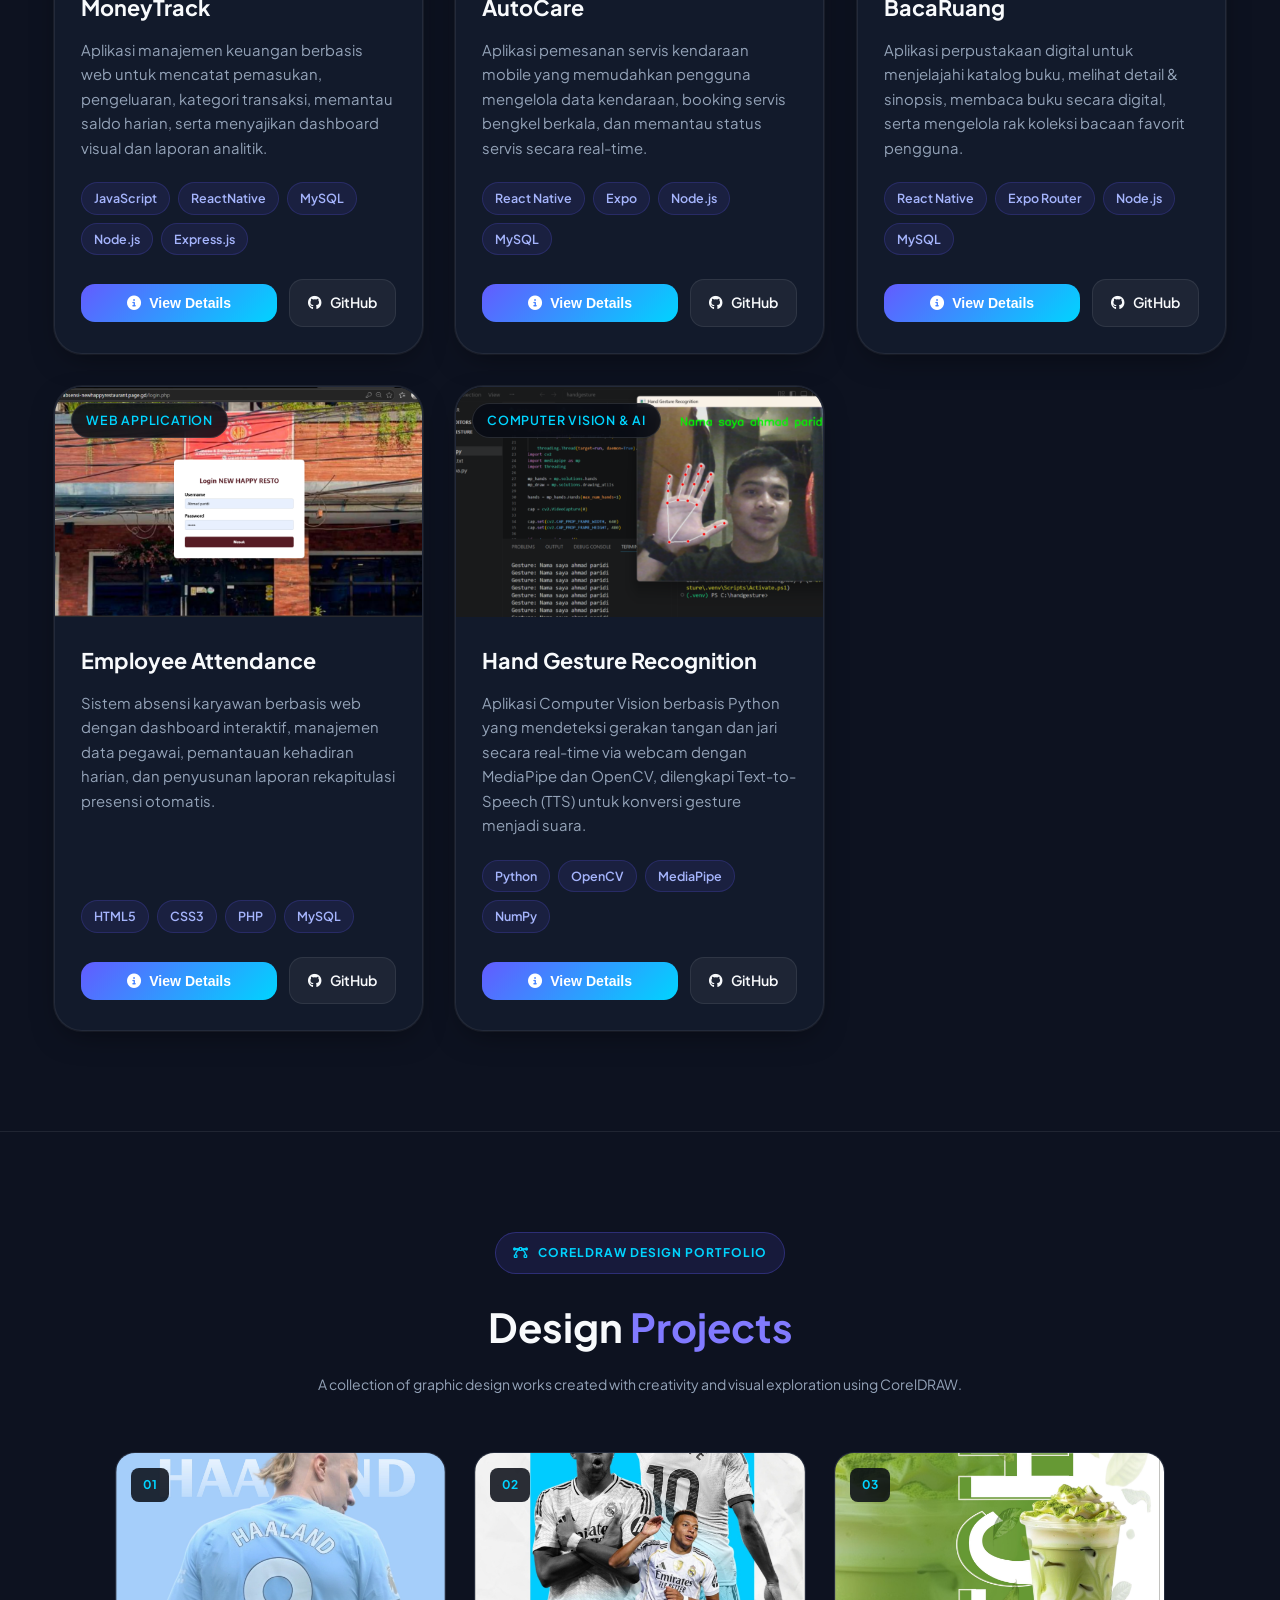
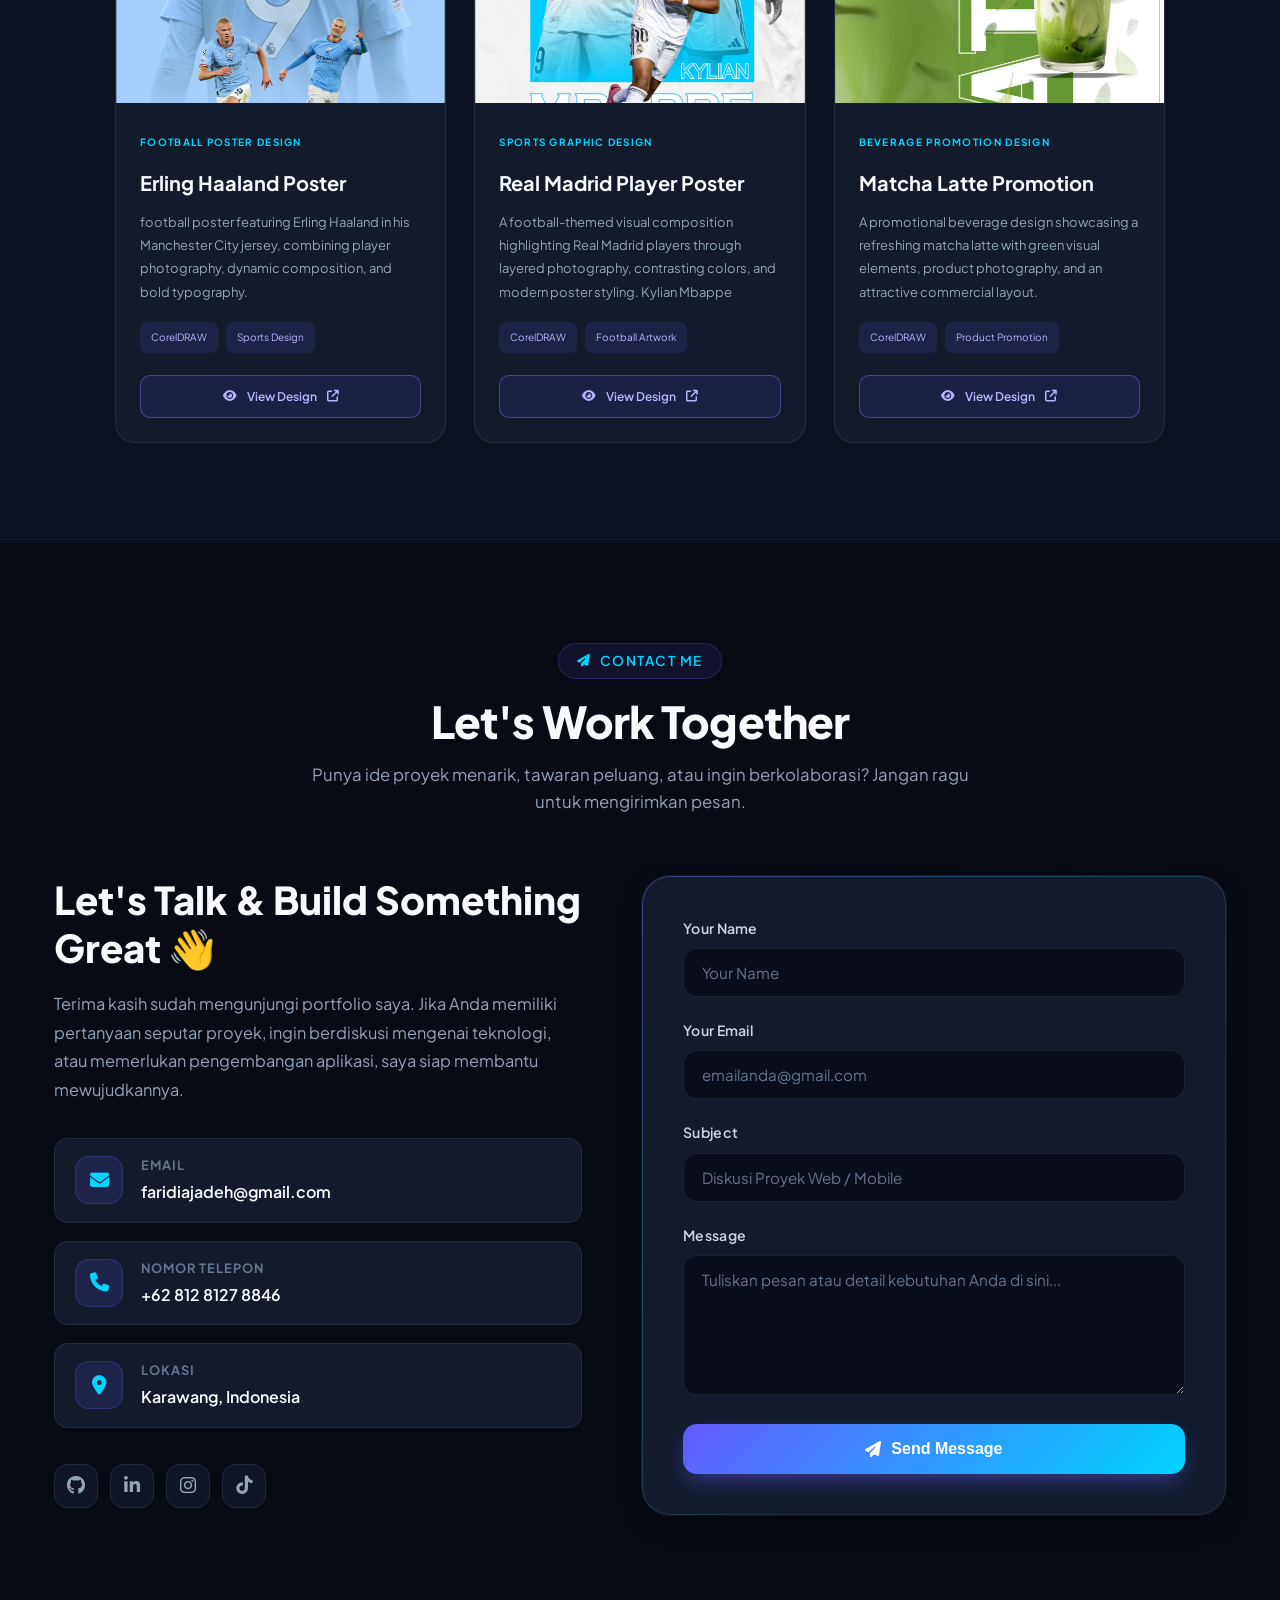
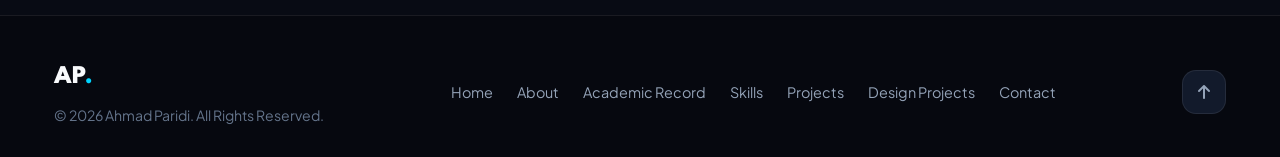
==== commit 56815c04: "change css" ====
--- a/index.html
+++ b/index.html
@@ -107,7 +107,7 @@
                     <div class="hero-buttons">
 
                         <a href="assets/cv/CV_AHMADPARIDI"
-                            class="btn-view-cv"
+                            class="btn-secondary"
                             target="_blank"
                             rel="noopener noreferrer">
 
